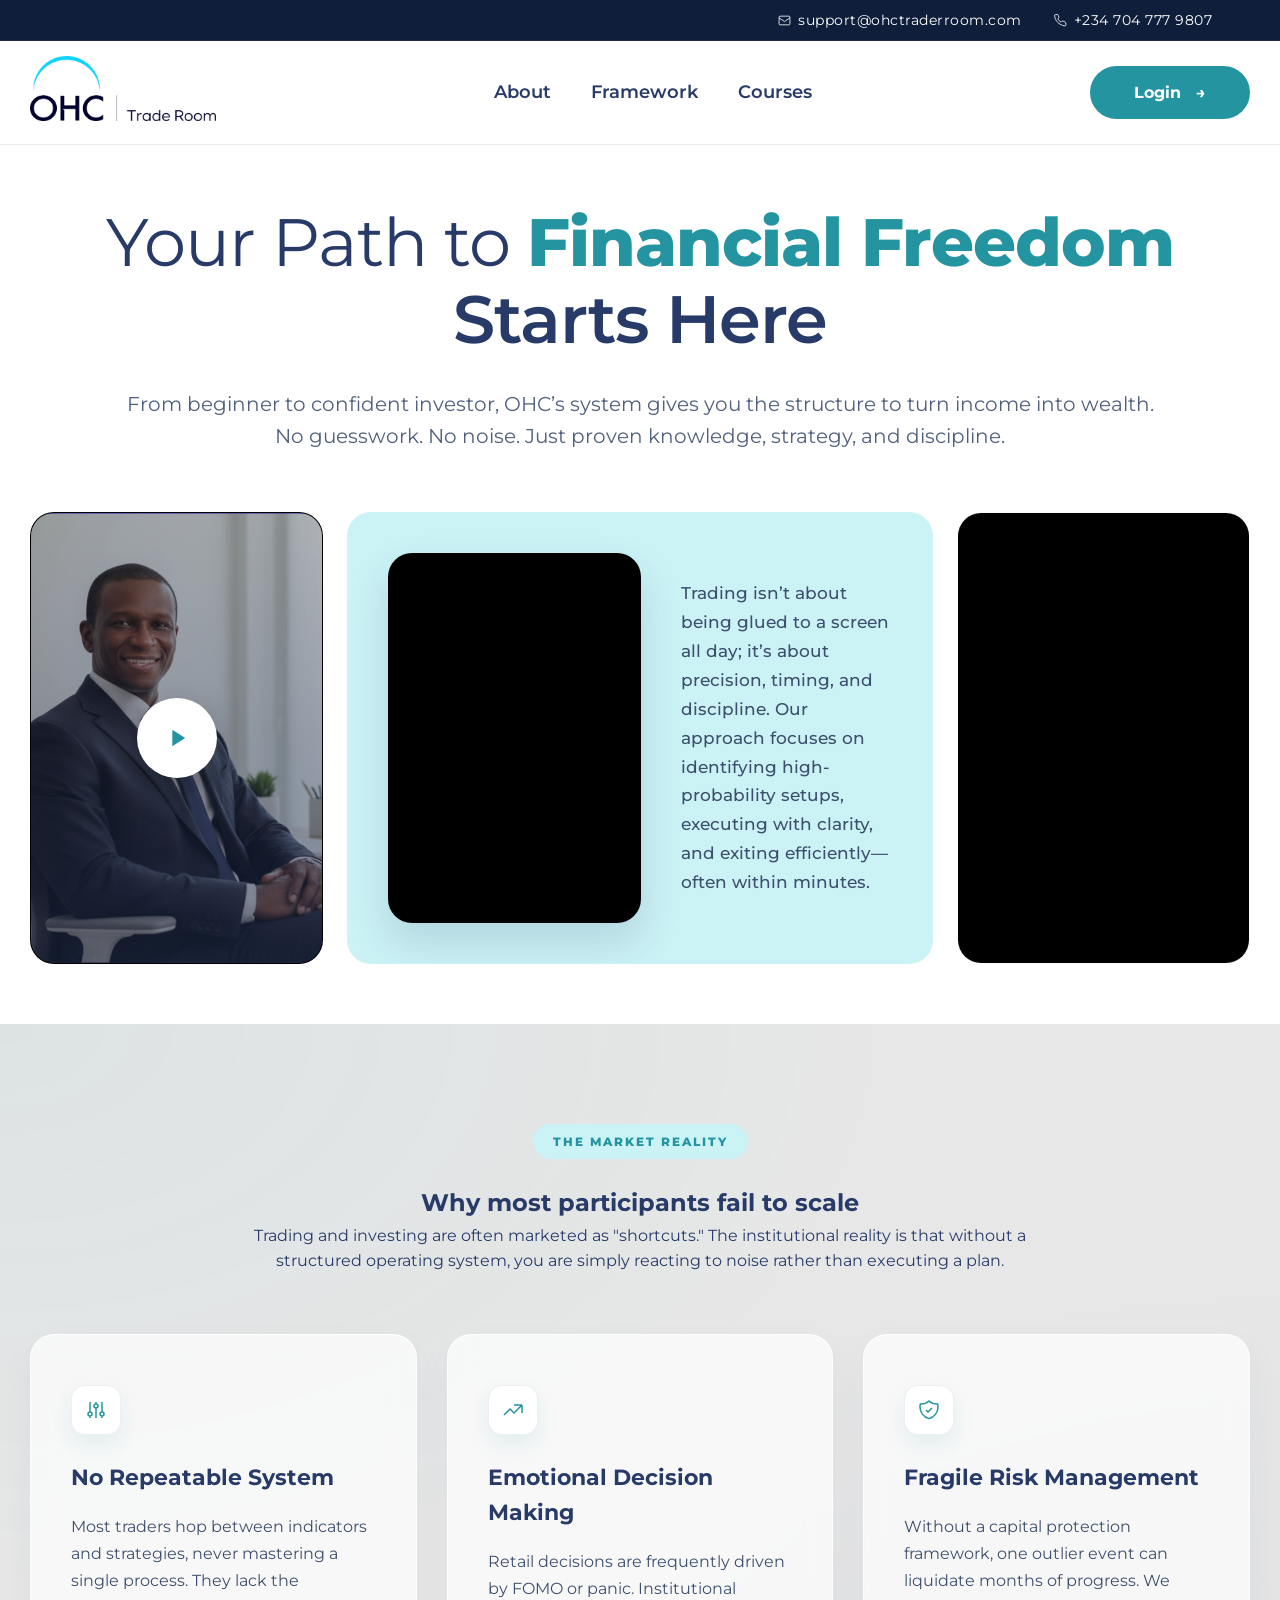
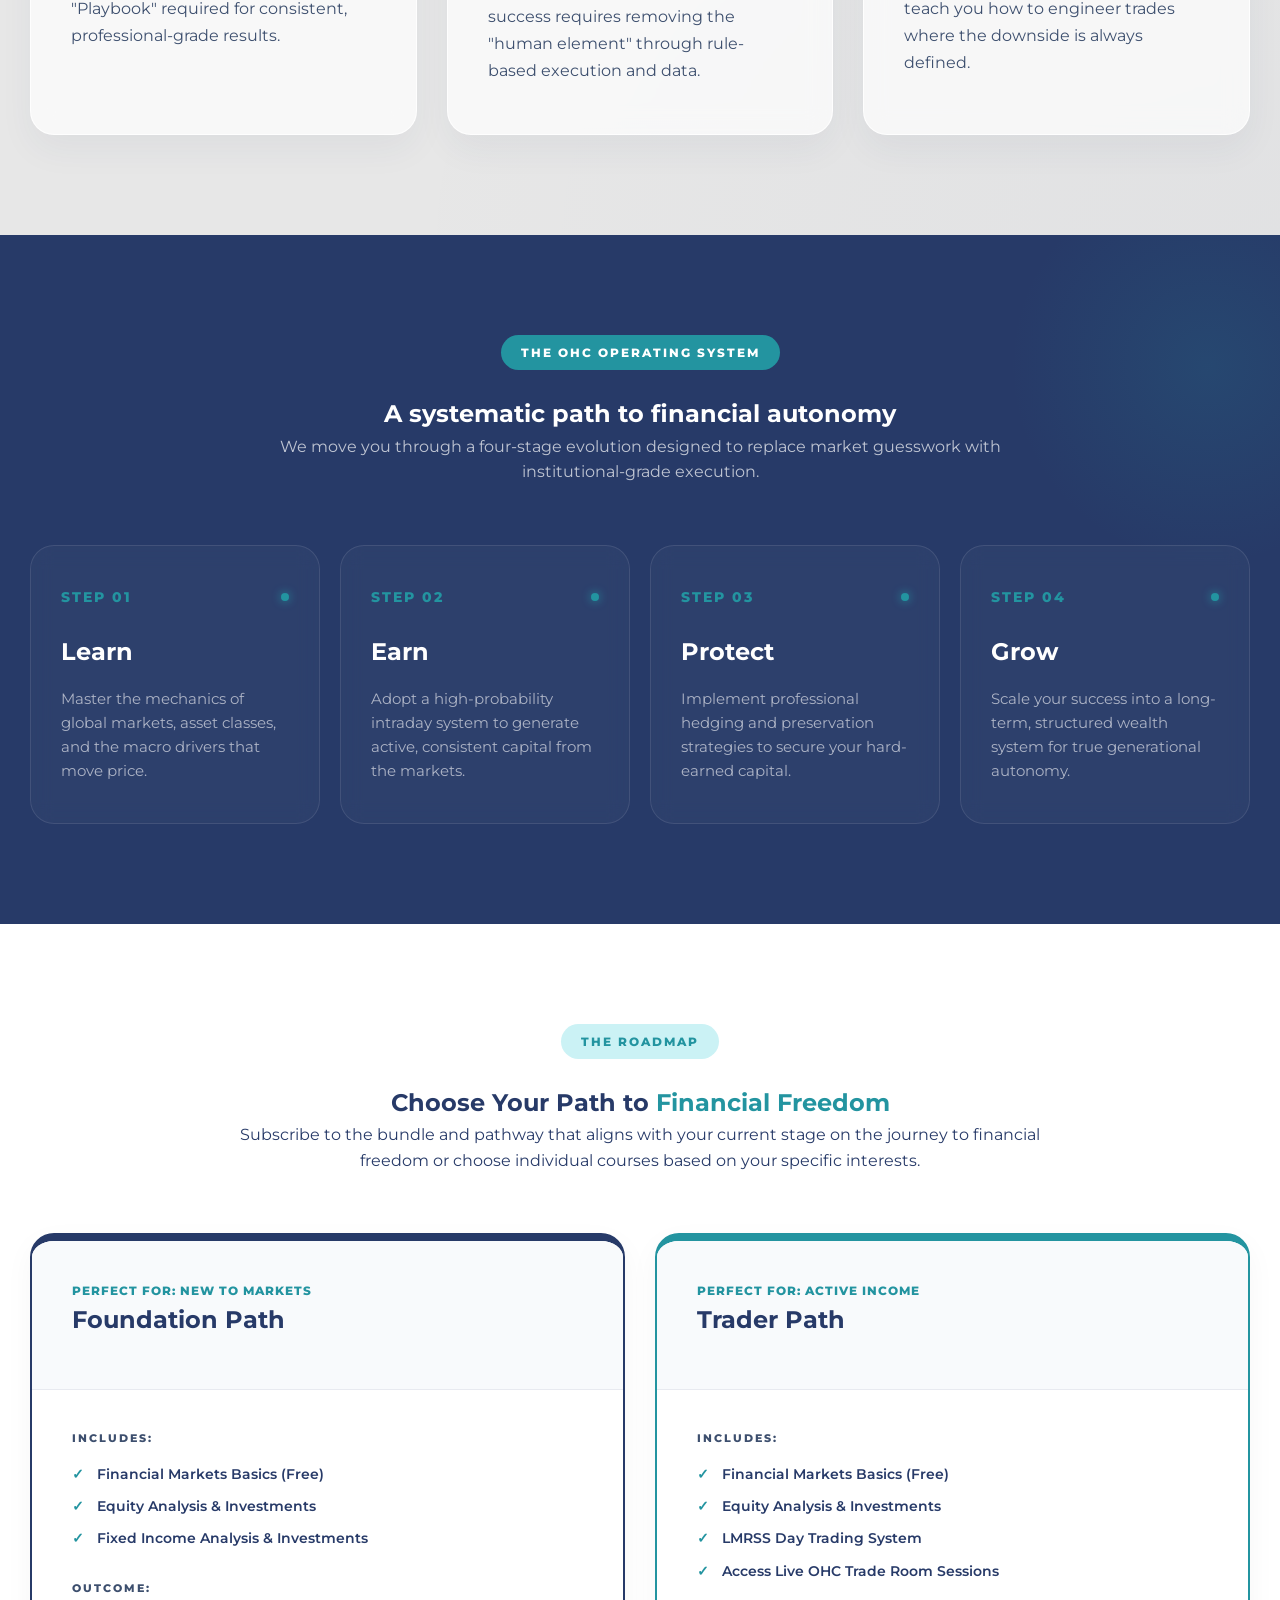
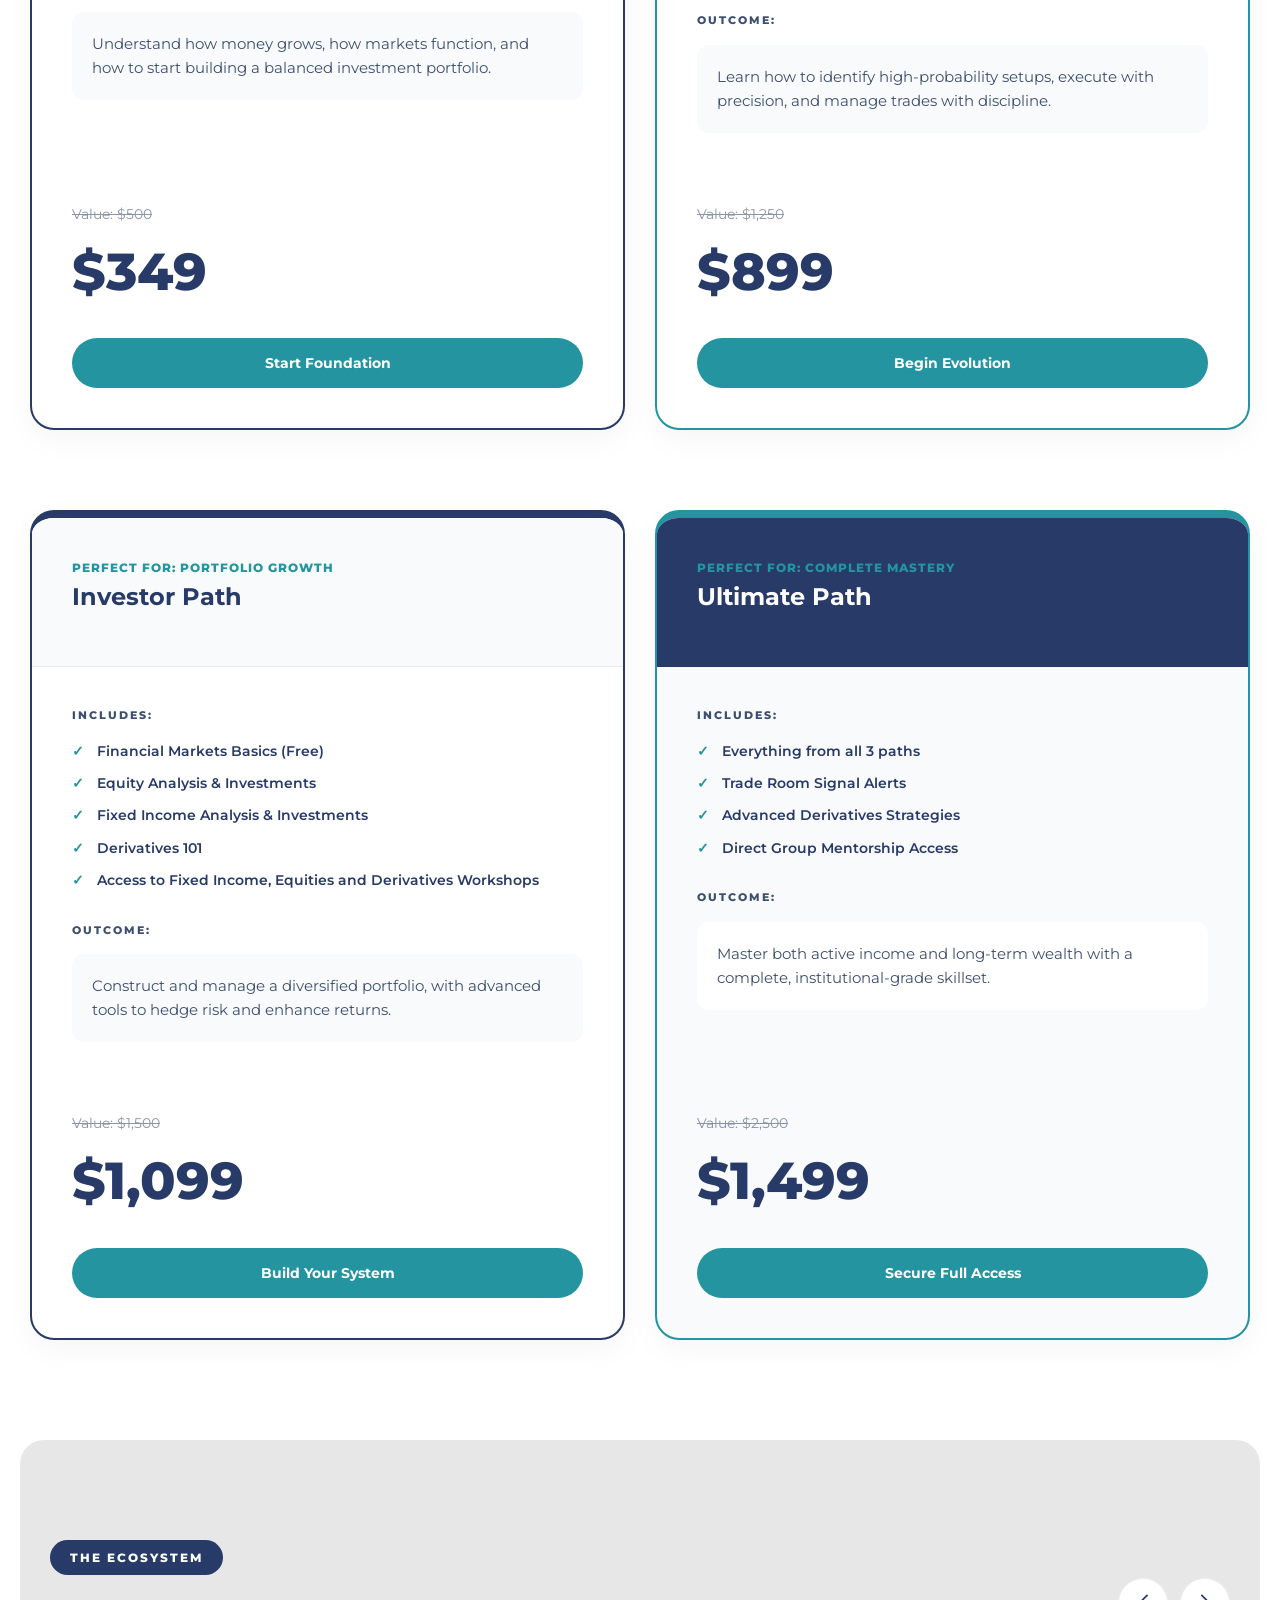
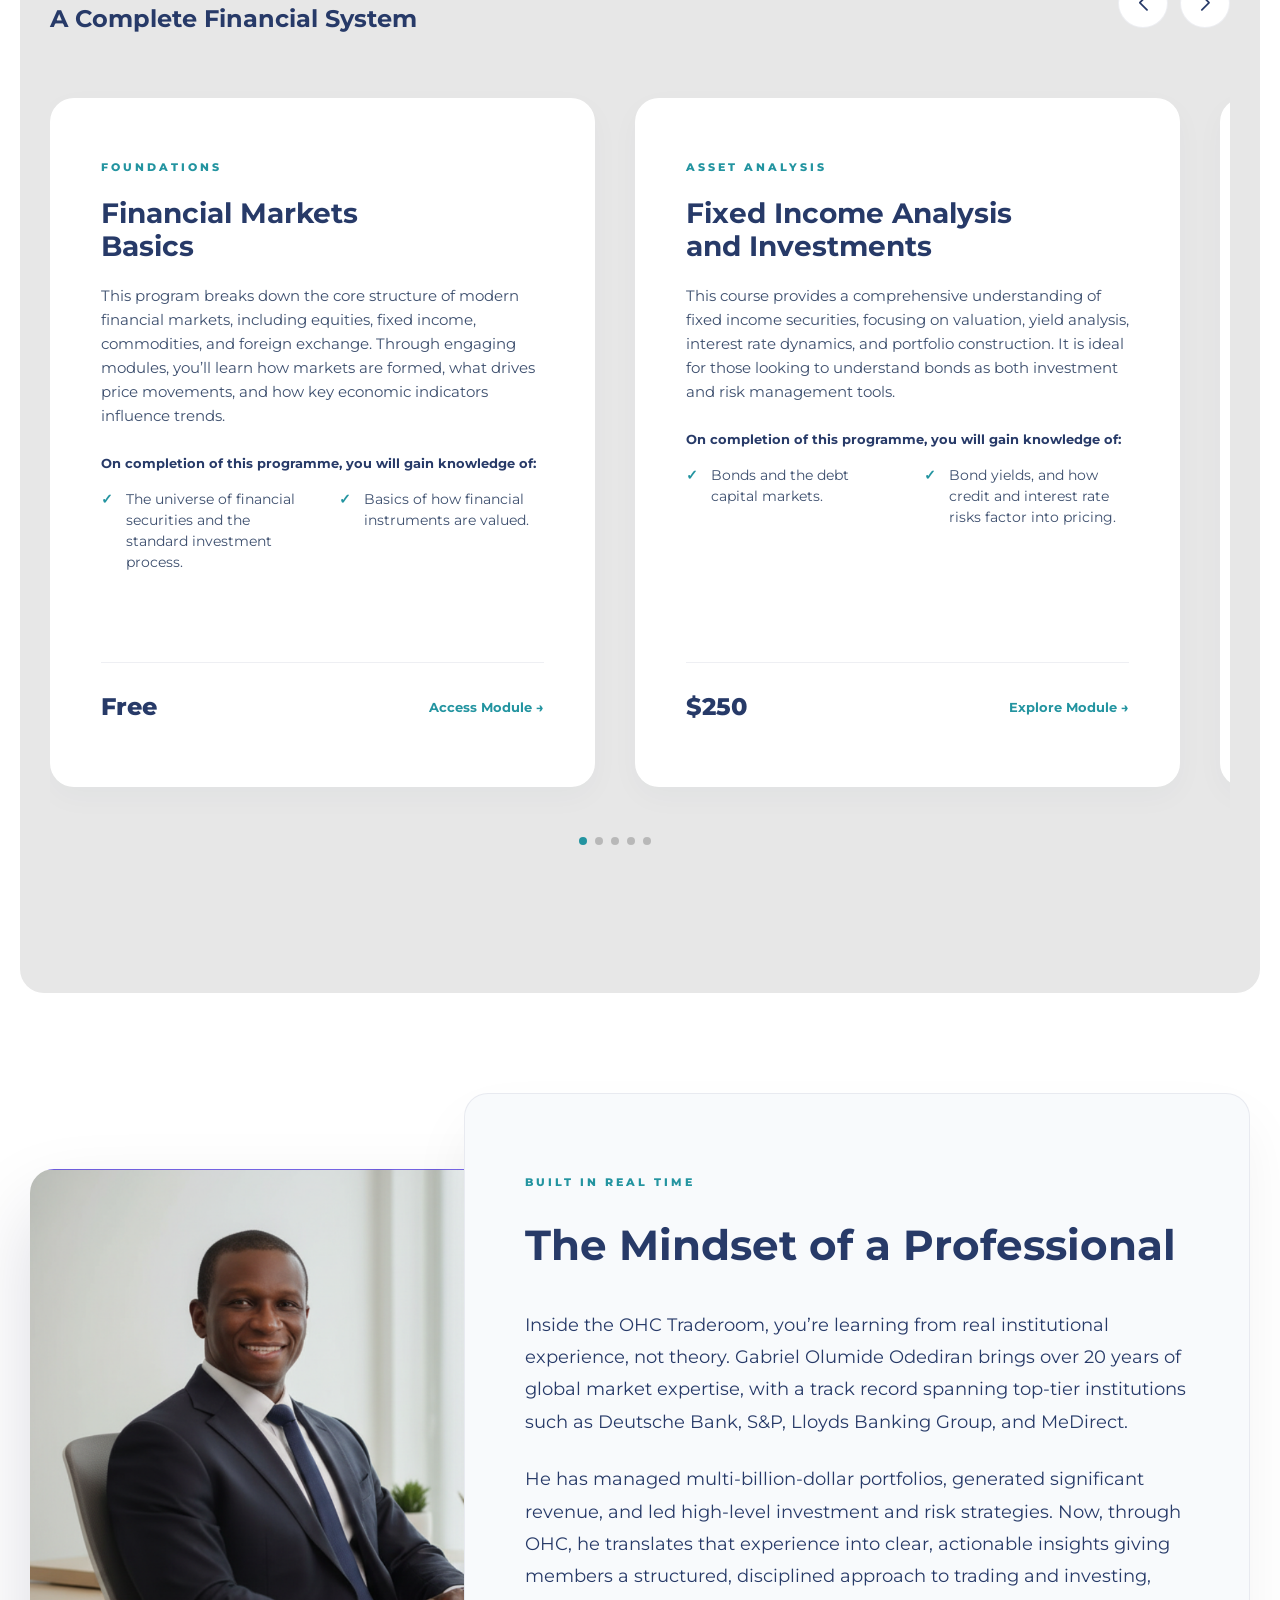
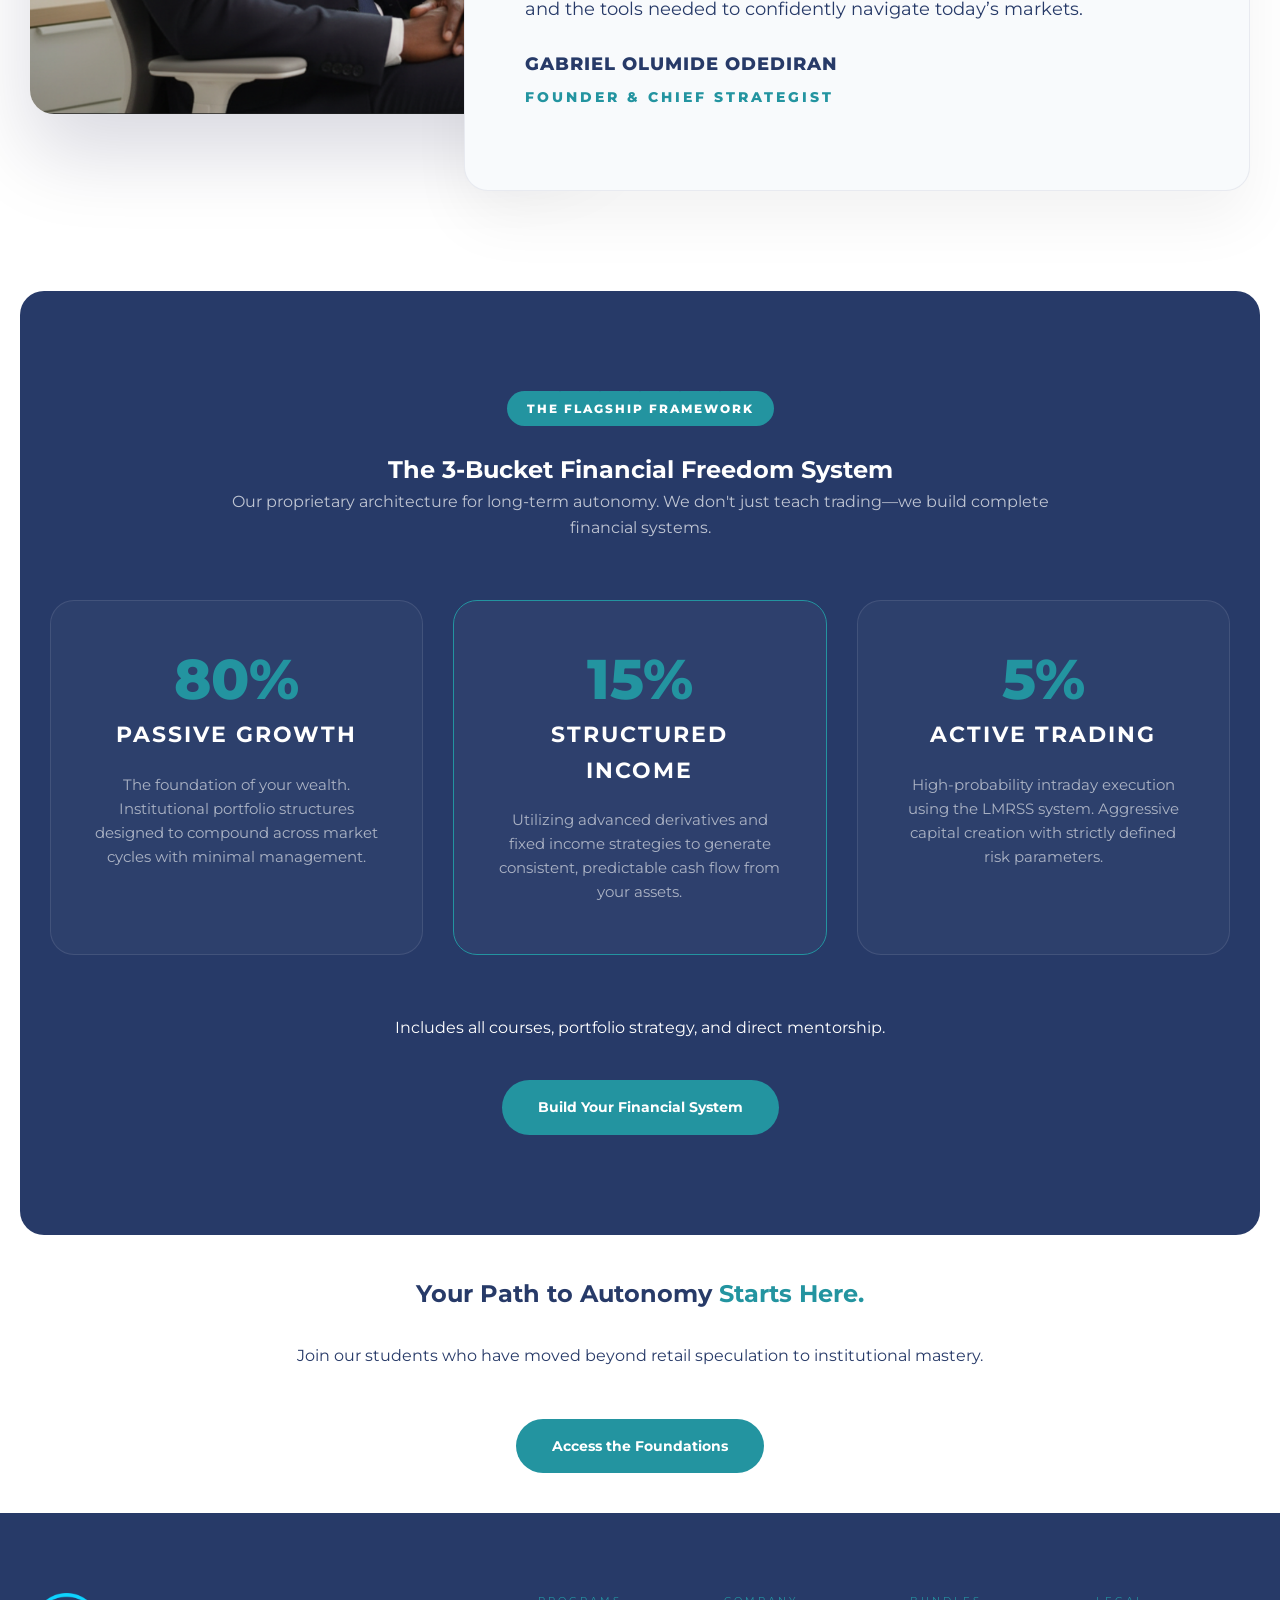
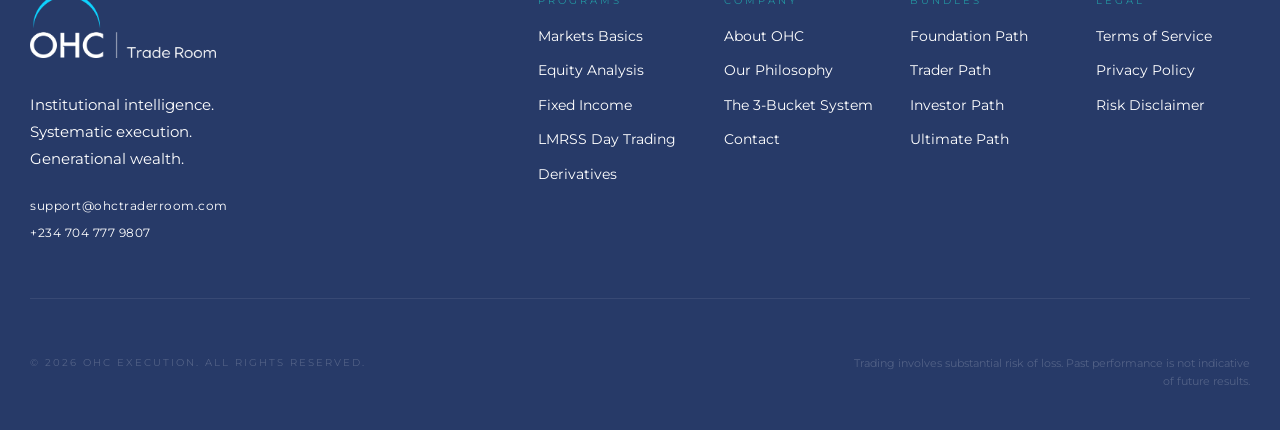
==== index.html @ 9f065632 "footer links fix" ====
<!doctype html>
<html lang="en">
  <head>
    <meta charset="UTF-8" />
    <meta name="viewport" content="width=device-width, initial-scale=1.0" />
    <title>OHC Trade Room — Mastery in Global Investing and Trading</title>
    <link rel="stylesheet" href="css/style.css" />

    <link
      rel="stylesheet"
      href="https://cdn.jsdelivr.net/npm/swiper@11/swiper-bundle.min.css"
    />
  </head>

  <body>
    <!-- TOP BAR -->
    <div class="topbar">
      <div class="topbar__inner">
        <a href="mailto:support@ohctraderroom.com" class="topbar__link">
          <svg
            width="13"
            height="13"
            viewBox="0 0 24 24"
            fill="none"
            stroke="currentColor"
            stroke-width="1.5"
          >
            <rect x="2" y="4" width="20" height="16" rx="2" />
            <path d="m2 7 10 7 10-7" />
          </svg>
          support@ohctraderroom.com
        </a>
        <a href="tel:+2347047779807" class="topbar__link">
          <svg
            width="13"
            height="13"
            viewBox="0 0 24 24"
            fill="none"
            stroke="currentColor"
            stroke-width="1.5"
          >
            <path
              d="M22 16.92v3a2 2 0 0 1-2.18 2 19.79 19.79 0 0 1-8.63-3.07A19.5 19.5 0 0 1 4.15 12a19.79 19.79 0 0 1-3.07-8.67A2 2 0 0 1 3.06 1h3a2 2 0 0 1 2 1.72c.127.96.361 1.903.7 2.81a2 2 0 0 1-.45 2.11L7.09 8.91a16 16 0 0 0 6 6l1.27-1.27a2 2 0 0 1 2.11-.45c.907.339 1.85.573 2.81.7A2 2 0 0 1 21 16v.92z"
            />
          </svg>
          +234 704 777 9807
        </a>
      </div>
    </div>
    <!-- HEADER -->
    <nav class="nav">
      <div class="container nav__inner">
        <a href="#" class="nav__logo"
          ><img src="images/logo-dark.png" alt="OHC Logo"
        /></a>
        <ul class="nav__links" id="navLinks">
          <li><a href="about.html">About</a></li>
          <li><a href="index.html#solution">Framework</a></li>
          <li><a href="index.html#ecosystem">Courses</a></li>
        </ul>
        <!-- Auth Container -->
        <div class="nav__auth">
          <!-- Login Button (visible when NOT logged in) -->
          <a
            href="https://www.ohctraderoom.com/login"
            target="_blank"
            class="btn btn--teal nav__login"
            >Login &nbsp; →</a
          >
          <!-- User Menu (visible when logged in) -->
          <div class="nav__user-menu" id="userMenu">
            <button
              class="user-avatar-btn"
              id="userAvatarBtn"
              aria-label="User menu"
            >
              <svg
                viewBox="0 0 24 24"
                fill="none"
                stroke="currentColor"
                stroke-width="1.8"
                stroke-linecap="round"
                stroke-linejoin="round"
              >
                <path d="M20 21v-2a4 4 0 0 0-4-4H8a4 4 0 0 0-4 4v2" />
                <circle cx="12" cy="7" r="4" />
              </svg>
            </button>
            <div class="user-dropdown" id="userDropdown">
              <a href="https://www.ohctraderoom.com/library">
                <svg
                  viewBox="0 0 24 24"
                  fill="none"
                  stroke="currentColor"
                  stroke-width="1.8"
                  stroke-linecap="round"
                  stroke-linejoin="round"
                >
                  <rect x="3" y="3" width="7" height="7" rx="1" />
                  <rect x="14" y="3" width="7" height="7" rx="1" />
                  <rect x="3" y="14" width="7" height="7" rx="1" />
                  <rect x="14" y="14" width="7" height="7" rx="1" />
                </svg>
                Dashboard
              </a>
              <a href="https://www.ohctraderoom.com/settings">
                <svg
                  viewBox="0 0 24 24"
                  fill="none"
                  stroke="currentColor"
                  stroke-width="1.8"
                  stroke-linecap="round"
                  stroke-linejoin="round"
                >
                  <circle cx="12" cy="12" r="3" />
                  <path
                    d="M19.4 15a1.65 1.65 0 0 0 .33 1.82l.06.06a2 2 0 0 1-2.83 2.83l-.06-.06a1.65 1.65 0 0 0-1.82-.33 1.65 1.65 0 0 0-1 1.51V21a2 2 0 0 1-4 0v-.09A1.65 1.65 0 0 0 9 19.4a1.65 1.65 0 0 0-1.82.33l-.06.06a2 2 0 0 1-2.83-2.83l.06-.06A1.65 1.65 0 0 0 4.68 15a1.65 1.65 0 0 0-1.51-1H3a2 2 0 0 1 0-4h.09A1.65 1.65 0 0 0 4.6 9a1.65 1.65 0 0 0-.33-1.82l-.06-.06a2 2 0 0 1 2.83-2.83l.06.06A1.65 1.65 0 0 0 9 4.68a1.65 1.65 0 0 0 1-1.51V3a2 2 0 0 1 4 0v.09a1.65 1.65 0 0 0 1 1.51 1.65 1.65 0 0 0 1.82-.33l.06-.06a2 2 0 0 1 2.83 2.83l-.06.06A1.65 1.65 0 0 0 19.4 9a1.65 1.65 0 0 0 1.51 1H21a2 2 0 0 1 0 4h-.09a1.65 1.65 0 0 0-1.51 1z"
                  />
                </svg>
                Account Settings
              </a>
              <div class="user-dropdown__divider"></div>
              <a
                href="https://www.ohctraderoom.com/logout"
                class="user-dropdown__logout"
              >
                <svg
                  viewBox="0 0 24 24"
                  fill="none"
                  stroke="currentColor"
                  stroke-width="1.8"
                  stroke-linecap="round"
                  stroke-linejoin="round"
                >
                  <path d="M9 21H5a2 2 0 0 1-2-2V5a2 2 0 0 1 2-2h4" />
                  <polyline points="16 17 21 12 16 7" />
                  <line x1="21" y1="12" x2="9" y2="12" />
                </svg>
                Logout
              </a>
            </div>
          </div>
        </div>
        <button class="hamburger" id="hamburger" aria-label="Toggle menu">
          <span></span><span></span><span></span>
        </button>
      </div>
    </nav>

    <!-- HERO SECTION -->
    <section class="hero" style="padding: 60px 0">
      <div class="container">
        <div
          class="hero__header"
          style="max-width: 1250px; margin: 0 auto 60px; text-align: center"
        >
          <h1
            style="
              margin-bottom: 30px;
              line-height: 1.15;
              text-transform: none;
              font-weight: 800;
              font-size: clamp(32px, 5.2vw, 72px);
              letter-spacing: -1px;
            "
          >
            <span
              style="
                display: block;
                white-space: nowrap;
                font-weight: 400;
                color: var(--navy);
              "
            >
              Your Path to
              <span
                class="teal-text"
                style="color: var(--teal); font-weight: 800"
              >
                Financial Freedom
              </span>
            </span>
            <span style="display: block; font-weight: 600; color: var(--navy)"
              >Starts Here</span
            >
          </h1>

          <div style="max-width: 1100px; margin: 0 auto">
            <p
              style="
                font-size: 20px;
                color: var(--navy-light);
                font-weight: 400;
                line-height: 1.6;
                opacity: 0.9;
              "
            >
              <span style="display: block">
                From beginner to confident investor, OHC’s system gives you the
                structure to turn income into wealth.
              </span>
              <span style="display: block">
                No guesswork. No noise. Just proven knowledge, strategy, and
                discipline.
              </span>
            </p>
          </div>
        </div>

        <!-- HERO GRID -->
        <div
          class="hero__grid"
          style="display: grid; grid-template-columns: 1fr 2fr 1fr; gap: 24px"
        >
          <!-- LEFT: VIDEO CARD (Triggers Modal) -->
          <div
            class="hero-card card--video"
            id="openVideo"
            style="
              cursor: pointer;
              background: #000;
              border-radius: var(--radius);
              overflow: hidden;
              position: relative;
              min-height: 450px;
            "
          >
            <!-- The Placeholder Image -->
            <img
              src="images/founder2.png"
              alt="Gabriel Odediran - OHC"
              class="video-poster"
              style="width: 100%; height: 100%; object-fit: cover; opacity: 0.8"
            />

            <!-- Subtle Navy Overlay for depth -->
            <div
              style="
                position: absolute;
                inset: 0;
                background: linear-gradient(
                  to bottom,
                  rgba(39, 58, 104, 0.1),
                  rgba(39, 58, 104, 0.4)
                );
                pointer-events: none;
              "
            ></div>

            <!-- Play Button -->
            <div
              class="play-btn-overlay"
              style="
                position: absolute;
                inset: 0;
                display: flex;
                align-items: center;
                justify-content: center;
                z-index: 2;
              "
            >
              <div
                class="play-btn"
                style="
                  width: 80px;
                  height: 80px;
                  background: #fff;
                  border-radius: 50%;
                  display: flex;
                  align-items: center;
                  justify-content: center;
                  box-shadow: 0 15px 35px rgba(0, 0, 0, 0.3);
                  transition: transform 0.4s ease;
                "
              >
                <svg
                  width="28"
                  height="28"
                  viewBox="0 0 24 24"
                  fill="var(--teal)"
                >
                  <path d="M8 5v14l11-7z" />
                </svg>
              </div>
            </div>
          </div>

          <!-- MIDDLE: SPLIT CONTENT CARD -->
          <!-- MIDDLE: SPLIT CONTENT CARD -->
          <div
            class="hero-card card--content"
            style="
              background: var(--teal-bg);
              padding: 40px;
              border-radius: var(--radius);
              text-align: left;
              display: flex;
              align-items: center;
            "
          >
            <div
              style="display: flex; gap: 40px; align-items: center; width: 100%"
            >
              <!-- Video: Taller height (370px) to fill the card depth -->
              <div
                class="card-content-video"
                style="
                  flex: 1.2;
                  height: 370px;
                  border-radius: 24px;
                  overflow: hidden;
                  background: #000;
                  box-shadow: 0 20px 40px rgba(39, 58, 104, 0.15);
                "
              >
                <video
                  autoplay
                  muted
                  loop
                  playsinline
                  style="width: 100%; height: 100%; object-fit: cover"
                >
                  <source src="videos/market-loop.mp4" type="video/mp4" />
                </video>
              </div>

              <!-- Text: Updated and vertically centered -->
              <div style="flex: 1">
                <p
                  style="
                    font-size: 17px;
                    color: var(--navy-light);
                    font-weight: 500;
                    line-height: 1.7;
                    margin: 0;
                  "
                >
                  Trading isn’t about being glued to a screen all day; it’s
                  about precision, timing, and discipline. Our approach focuses
                  on identifying high-probability setups, executing with
                  clarity, and exiting efficiently—often within minutes.
                </p>
              </div>
            </div>
          </div>

          <!-- RIGHT: SLIDESHOW CARD -->
          <div
            class="hero-card card--slideshow"
            style="
              border-radius: var(--radius);
              overflow: hidden;
              position: relative;
              min-height: 450px;
              background: var(--off-white);
            "
          >
            <div
              class="slideshow-container"
              style="width: 100%; height: 100%; position: relative"
            >
              <img
                src="images/lifestyle1.png"
                alt="OHC Lifestyle 1"
                style="
                  position: absolute;
                  inset: 0;
                  width: 100%;
                  height: 100%;
                  object-fit: cover;
                "
              />
              <img
                src="images/lifestyle2.png"
                alt="OHC Lifestyle 2"
                style="
                  position: absolute;
                  inset: 0;
                  width: 100%;
                  height: 100%;
                  object-fit: cover;
                "
              />
            </div>
          </div>
        </div>
      </div>
    </section>

    <!-- 2. PROBLEM SECTION -->
    <section class="section section--problem" id="problem">
      <div class="container">
        <div style="text-align: center; max-width: 850px; margin: 0 auto 60px">
          <span class="problem-label">The Market Reality</span>
          <h2>Why most participants fail to scale</h2>
          <p>
            Trading and investing are often marketed as "shortcuts." The
            institutional reality is that without a structured operating system,
            you are simply reacting to noise rather than executing a plan.
          </p>
        </div>

        <div class="problem-grid">
          <!-- Card 1 -->
          <div class="glass-card">
            <div class="glass-icon">
              <svg
                width="24"
                height="24"
                fill="none"
                stroke="currentColor"
                stroke-width="1.5"
                viewBox="0 0 24 24"
              >
                <path
                  d="M12 6V4m0 2a2 2 0 100 4m0-4a2 2 0 110 4m-6 8a2 2 0 100-4m0 4a2 2 0 110-4m0 4v2m0-6V4m6 6v10m6-2a2 2 0 100-4m0 4a2 2 0 110-4m0 4v2m0-6V4"
                ></path>
              </svg>
            </div>
            <h3>No Repeatable System</h3>
            <p>
              Most traders hop between indicators and strategies, never
              mastering a single process. They lack the "Playbook" required for
              consistent, professional-grade results.
            </p>
          </div>

          <!-- Card 2 -->
          <div class="glass-card">
            <div class="glass-icon">
              <svg
                width="24"
                height="24"
                fill="none"
                stroke="currentColor"
                stroke-width="1.5"
                viewBox="0 0 24 24"
              >
                <path d="M13 7h8m0 0v8m0-8l-8 8-4-4-6 6"></path>
              </svg>
            </div>
            <h3>Emotional Decision Making</h3>
            <p>
              Retail decisions are frequently driven by FOMO or panic.
              Institutional success requires removing the "human element"
              through rule-based execution and data.
            </p>
          </div>

          <!-- Card 3 -->
          <div class="glass-card">
            <div class="glass-icon">
              <svg
                width="24"
                height="24"
                fill="none"
                stroke="currentColor"
                stroke-width="1.5"
                viewBox="0 0 24 24"
              >
                <path
                  d="M9 12l2 2 4-4m5.618-4.016A11.955 11.955 0 0112 2.944a11.955 11.955 0 01-8.618 3.04A12.02 12.02 0 003 9c0 5.591 3.824 10.29 9 11.622 5.176-1.332 9-6.03 9-11.622 0-1.042-.133-2.052-.382-3.016z"
                ></path>
              </svg>
            </div>
            <h3>Fragile Risk Management</h3>
            <p>
              Without a capital protection framework, one outlier event can
              liquidate months of progress. We teach you how to engineer trades
              where the downside is always defined.
            </p>
          </div>
        </div>
      </div>
    </section>

    <!-- 3. SOLUTION SECTION -->
    <section class="section section--solution" id="solution">
      <div class="container">
        <div style="text-align: center; max-width: 800px; margin: 0 auto 60px">
          <span
            class="problem-label"
            style="background: var(--teal); color: var(--white)"
            >The OHC Operating System</span
          >
          <h2 style="color: var(--white)">
            A systematic path to financial autonomy
          </h2>
          <p style="color: rgba(255, 255, 255, 0.7)">
            We move you through a four-stage evolution designed to replace
            market guesswork with institutional-grade execution.
          </p>
        </div>

        <div class="solution-grid">
          <!-- Step 1 -->
          <div class="dark-glass-card">
            <div class="step-header">
              <span class="step-number">Step 01</span>
              <div class="step-dot"></div>
            </div>
            <h3>Learn</h3>
            <p>
              Master the mechanics of global markets, asset classes, and the
              macro drivers that move price.
            </p>
          </div>

          <!-- Step 2 -->
          <div class="dark-glass-card">
            <div class="step-header">
              <span class="step-number">Step 02</span>
              <div class="step-dot"></div>
            </div>
            <h3>Earn</h3>
            <p>
              Adopt a high-probability intraday system to generate active,
              consistent capital from the markets.
            </p>
          </div>

          <!-- Step 3 -->
          <div class="dark-glass-card">
            <div class="step-header">
              <span class="step-number">Step 03</span>
              <div class="step-dot"></div>
            </div>
            <h3>Protect</h3>
            <p>
              Implement professional hedging and preservation strategies to
              secure your hard-earned capital.
            </p>
          </div>

          <!-- Step 4 -->
          <div class="dark-glass-card">
            <div class="step-header">
              <span class="step-number">Step 04</span>
              <div class="step-dot"></div>
            </div>
            <h3>Grow</h3>
            <p>
              Scale your success into a long-term, structured wealth system for
              true generational autonomy.
            </p>
          </div>
        </div>
      </div>
    </section>

    <!-- 4. PATHS SECTION -->
    <!-- 4. PATHS SECTION -->
    <section class="section section--paths" id="paths">
      <div class="container">
        <div style="text-align: center; max-width: 850px; margin: 0 auto 60px">
          <span class="problem-label">The Roadmap</span>
          <h2>
            Choose Your Path to <span class="teal-text">Financial Freedom</span>
          </h2>
          <p>
            Subscribe to the bundle and pathway that aligns with your current
            stage on the journey to financial freedom or choose individual
            courses based on your specific interests.
          </p>
        </div>

        <div class="path-grid">
          <!-- 1. BEGINNER PATH -->
          <div class="path-card-large path-card--navy">
            <div class="path-card-header">
              <span class="perfect-for">Perfect for: New to markets</span>
              <h3>Foundation Path</h3>
            </div>
            <div class="path-card-body">
              <span class="path-sub-label">Includes:</span>
              <ul class="path-list">
                <li>Financial Markets Basics (Free)</li>
                <li>Equity Analysis & Investments</li>
                <li>Fixed Income Analysis & Investments</li>
              </ul>
              <span class="path-sub-label">Outcome:</span>
              <p class="outcome-text">
                Understand how money grows, how markets function, and how to
                start building a balanced investment portfolio.
              </p>
            </div>
            <div class="path-card-footer">
              <span class="value-anchor">Value: $500</span>
              <span class="actual-price">$349</span>
              <button
                class="btn btn--teal paystack-btn"
                style="width: 100%; justify-content: center"
                data-course-id="foundation-path"
              >Start Foundation</button>
            </div>
          </div>

          <!-- 2. TRADER PATH -->
          <div class="path-card-large path-card--teal">
            <div class="path-card-header">
              <span class="perfect-for">Perfect for: Active Income</span>
              <h3>Trader Path</h3>
            </div>
            <div class="path-card-body">
              <span class="path-sub-label">Includes:</span>
              <ul class="path-list">
                <li>Financial Markets Basics (Free)</li>
                <li>Equity Analysis & Investments</li>
                <li>LMRSS Day Trading System</li>
                <li>Access Live OHC Trade Room Sessions</li>
              </ul>
              <span class="path-sub-label">Outcome:</span>
              <p class="outcome-text">
                Learn how to identify high-probability setups, execute with
                precision, and manage trades with discipline.
              </p>
            </div>
            <div class="path-card-footer">
              <span class="value-anchor">Value: $1,250</span>
              <span class="actual-price">$899</span>
              <button
                class="btn btn--teal paystack-btn"
                style="width: 100%; justify-content: center"
                data-course-id="trader-path"
              >Begin Evolution</button>
            </div>
          </div>

          <!-- 3. INVESTOR PATH -->
          <div class="path-card-large path-card--navy">
            <div class="path-card-header">
              <span class="perfect-for">Perfect for: Portfolio Growth</span>
              <h3>Investor Path</h3>
            </div>
            <div class="path-card-body">
              <span class="path-sub-label">Includes:</span>
              <ul class="path-list">
                <li>Financial Markets Basics (Free)</li>
                <li>Equity Analysis & Investments</li>
                <li>Fixed Income Analysis & Investments</li>
                <li>Derivatives 101</li>
                <li>
                  Access to Fixed Income, Equities and Derivatives Workshops
                </li>
              </ul>
              <span class="path-sub-label">Outcome:</span>
              <p class="outcome-text">
                Construct and manage a diversified portfolio, with advanced
                tools to hedge risk and enhance returns.
              </p>
            </div>
            <div class="path-card-footer">
              <span class="value-anchor">Value: $1,500</span>
              <span class="actual-price">$1,099</span>
              <button
                class="btn btn--teal paystack-btn"
                style="width: 100%; justify-content: center"
                data-course-id="investor-path"
              >Build Your System</button>
            </div>
          </div>

          <!-- 4. ULTIMATE PATH -->
          <div
            class="path-card-large path-card--teal"
            style="background: var(--off-white)"
          >
            <div
              class="path-card-header"
              style="background: var(--navy); color: white"
            >
              <span class="perfect-for" style="color: var(--teal)"
                >Perfect for: Complete Mastery</span
              >
              <h3 style="color: white">Ultimate Path</h3>
            </div>
            <div class="path-card-body">
              <span class="path-sub-label">Includes:</span>
              <ul class="path-list">
                <li>Everything from all 3 paths</li>
                <li>Trade Room Signal Alerts</li>
                <li>Advanced Derivatives Strategies</li>
                <li>Direct Group Mentorship Access</li>
              </ul>
              <span class="path-sub-label">Outcome:</span>
              <p class="outcome-text" style="background: white">
                Master both active income and long-term wealth with a complete,
                institutional-grade skillset.
              </p>
            </div>
            <div class="path-card-footer">
              <span class="value-anchor">Value: $2,500</span>
              <span class="actual-price">$1,499</span>
              <button
                class="btn btn--teal paystack-btn"
                style="width: 100%; justify-content: center"
                data-course-id="ultimate-path"
              >Secure Full Access</button>
            </div>
          </div>
        </div>
      </div>
    </section>

    <!-- 5. OHC ECOSYSTEM SECTION -->
    <section class="section section--ecosystem" id="ecosystem">
      <div class="container">
        <div class="ecosystem-header">
          <div class="header-text">
            <span
              class="problem-label"
              style="background: var(--navy); color: var(--white)"
              >The Ecosystem</span
            >
            <h2>A Complete Financial System</h2>
          </div>
          <div class="swiper-nav-wrapper">
            <div class="swiper-button-prev"></div>
            <div class="swiper-button-next"></div>
          </div>
        </div>

        <div class="swiper mySwiper">
          <div class="swiper-wrapper">
            <!-- Card 1: Basics -->
            <div class="swiper-slide">
              <div class="course-card-expanded">
                <span class="course-category">Foundations</span>
                <h3>Financial Markets Basics</h3>
                <p class="course-intro-text">
                  This program breaks down the core structure of modern
                  financial markets, including equities, fixed income,
                  commodities, and foreign exchange. Through engaging modules,
                  you’ll learn how markets are formed, what drives price
                  movements, and how key economic indicators influence trends.
                </p>
                <span class="completion-label"
                  >On completion of this programme, you will gain knowledge
                  of:</span
                >
                <ul class="curriculum-list">
                  <li>
                    The universe of financial securities and the standard
                    investment process.
                  </li>
                  <li>Basics of how financial instruments are valued.</li>
                </ul>
                <div class="course-footer">
                  <span class="course-price">Free</span>
                  <a href="course-basics.html" class="course-link"
                    >Access Module →</a
                  >
                </div>
              </div>
            </div>

            <!-- Card 2: Fixed Income -->
            <div class="swiper-slide">
              <div class="course-card-expanded">
                <span class="course-category">Asset Analysis</span>
                <h3>Fixed Income Analysis and Investments</h3>
                <p class="course-intro-text">
                  This course provides a comprehensive understanding of fixed
                  income securities, focusing on valuation, yield analysis,
                  interest rate dynamics, and portfolio construction. It is
                  ideal for those looking to understand bonds as both investment
                  and risk management tools.
                </p>
                <span class="completion-label"
                  >On completion of this programme, you will gain knowledge
                  of:</span
                >
                <ul class="curriculum-list">
                  <li>Bonds and the debt capital markets.</li>
                  <li>
                    Bond yields, and how credit and interest rate risks factor
                    into pricing.
                  </li>
                </ul>
                <div class="course-footer">
                  <span class="course-price">$250</span>
                  <a href="course-fixed-income.html" class="course-link"
                    >Explore Module →</a
                  >
                </div>
              </div>
            </div>

            <!-- Card 3: Equity -->
            <div class="swiper-slide">
              <div class="course-card-expanded">
                <span class="course-category">Asset Analysis</span>
                <h3>Equity Analysis and Investments</h3>
                <p class="course-intro-text">
                  This course equips participants with the tools and frameworks
                  used by professional investors to evaluate equities. It blends
                  fundamental analysis with market insights to support informed
                  equity investment decisions.
                </p>
                <span class="completion-label"
                  >On completion of this programme, you will gain knowledge
                  of:</span
                >
                <ul class="curriculum-list">
                  <li>A comprehensive introduction to equity investments.</li>
                  <li>The ability to evaluate a security's intrinsic value</li>
                  <li>
                    A thorough exploration of tools and techniques for trading
                    success.
                  </li>
                </ul>
                <div class="course-footer">
                  <span class="course-price">$250</span>
                  <a href="course-equity.html" class="course-link"
                    >Explore Module →</a
                  >
                </div>
              </div>
            </div>

            <!-- Card 4: Derivatives -->
            <div class="swiper-slide">
              <div class="course-card-expanded">
                <span class="course-category">Advanced Strategy</span>
                <h3>
                  Derivatives 101: Instruments, Valuation, Greeks, and
                  Strategies
                </h3>
                <span class="completion-label"
                  >On completion of this course, you will gain:</span
                >
                <ul class="curriculum-list">
                  <li>
                    A comprehensive exploration of options trading strategies.
                  </li>
                  <li>An understanding of the mathematics of options.</li>
                  <li>
                    Insights into the impact of volatility on option prices.
                  </li>
                  <li>A deep dive into factors influencing option prices.</li>
                  <li>Strategies to maximise profits with debit options.</li>
                  <li>Strategies for generating income with credit options.</li>
                  <li>Advanced option strategies.</li>
                  <li>
                    Techniques for optimising and fine-tuning options positions.
                  </li>
                </ul>
                <div class="course-footer">
                  <span class="course-price">$1,000</span>
                  <a href="course-derivatives.html" class="course-link"
                    >Explore Module →</a
                  >
                </div>
              </div>
            </div>

            <!-- Card 5: LMRSS -->
            <div class="swiper-slide">
              <div
                class="course-card-expanded"
                style="border: 2px solid var(--teal)"
              >
                <span class="course-category">The Operating System</span>
                <h3>Day Trading LMRSS</h3>
                <span class="completion-label"
                  >On completion of this course, you will gain:</span
                >
                <ul class="curriculum-list">
                  <li>Location Momentum Rotation Setup Signal (LMRSS)</li>
                  <li>
                    A comprehensive exploration of options trading strategies.
                  </li>
                  <li>An understanding of the mathematics of options.</li>
                  <li>
                    Insights into the impact of volatility on option prices.
                  </li>
                  <li>A deep dive into factors influencing option prices.</li>
                  <li>Strategies to maximise profits with debit options.</li>
                  <li>Strategies for generating income with credit options.</li>
                  <li>Advanced option strategies.</li>
                  <li>
                    Techniques for optimising and fine-tuning options positions.
                  </li>
                </ul>
                <div class="course-footer">
                  <span class="course-price">$1,000</span>
                  <a href="course-lmrss.html" class="course-link"
                    >Access System →</a
                  >
                </div>
              </div>
            </div>
          </div>
          <div class="swiper-pagination"></div>
        </div>
      </div>
    </section>

    <!-- 6. FOUNDER STORY SECTION -->
    <section class="section section--founder" id="founder">
      <div class="container founder-wrap">
        <div class="founder-image-container">
          <!-- Replace with your actual high-res founder image -->
          <img src="images/founder2.png" alt="Gabriel Olumide Odediran" />
        </div>

        <div class="founder-card">
          <span class="course-category">Built in Real Time</span>
          <h2>The Mindset of a Professional</h2>
          <p>
            Inside the OHC Traderoom, you’re learning from real institutional
            experience, not theory. Gabriel Olumide Odediran brings over 20
            years of global market expertise, with a track record spanning
            top-tier institutions such as Deutsche Bank, S&P, Lloyds Banking
            Group, and MeDirect.
          </p>
          <p>
            He has managed multi-billion-dollar portfolios, generated
            significant revenue, and led high-level investment and risk
            strategies. Now, through OHC, he translates that experience into
            clear, actionable insights giving members a structured, disciplined
            approach to trading and investing, and the tools needed to
            confidently navigate today’s markets.
          </p>

          <div class="founder-signature">
            <span class="founder-name">GABRIEL OLUMIDE ODEDIRAN</span>
            <span class="founder-title">Founder & Chief Strategist</span>
          </div>
        </div>
      </div>
    </section>

    <!-- 7. 3-BUCKET SYSTEM SECTION -->
    <section class="section section--buckets" id="flagship">
      <div class="container">
        <div style="text-align: center; max-width: 850px; margin: 0 auto 60px">
          <span
            class="problem-label"
            style="background: var(--teal); color: var(--white)"
            >The Flagship Framework</span
          >
          <h2 style="color: var(--white)">
            The 3-Bucket Financial Freedom System
          </h2>
          <p style="color: rgba(255, 255, 255, 0.7)">
            Our proprietary architecture for long-term autonomy. We don't just
            teach trading—we build complete financial systems.
          </p>
        </div>

        <div class="bucket-grid">
          <!-- Bucket 1 -->
          <div class="bucket-card">
            <span class="bucket-percentage">80%</span>
            <h3>Passive Growth</h3>
            <p>
              The foundation of your wealth. Institutional portfolio structures
              designed to compound across market cycles with minimal management.
            </p>
          </div>

          <!-- Bucket 2 -->
          <div class="bucket-card" style="border-color: var(--teal)">
            <span class="bucket-percentage">15%</span>
            <h3>Structured Income</h3>
            <p>
              Utilizing advanced derivatives and fixed income strategies to
              generate consistent, predictable cash flow from your assets.
            </p>
          </div>

          <!-- Bucket 3 -->
          <div class="bucket-card">
            <span class="bucket-percentage">5%</span>
            <h3>Active Trading</h3>
            <p>
              High-probability intraday execution using the LMRSS system.
              Aggressive capital creation with strictly defined risk parameters.
            </p>
          </div>
        </div>

        <div class="bucket-footer">
          <p style="margin-bottom: 40px; color: var(--white)">
            Includes all courses, portfolio strategy, and direct mentorship.
          </p>
          <a href="#paths" class="btn btn--teal">Build Your Financial System</a>
        </div>
      </div>
    </section>

    <!-- 8. FINAL CTA SECTION -->
    <section
      class="section"
      style="
        text-align: center;
        background: var(--white);
        padding: 40px 0 40px 0;
      "
    >
      <div class="container">
        <div style="max-width: 700px; margin: 0 auto">
          <h2 style="margin-bottom: 30px">
            Your Path to Autonomy <span class="teal-text">Starts Here.</span>
          </h2>
          <p style="margin-bottom: 50px">
            Join our students who have moved beyond retail speculation to
            institutional mastery.
          </p>
          <a href="#ecosystem" class="btn btn--teal">Access the Foundations</a>
        </div>
      </div>
    </section>

    <!-- FOOTER -->
    <footer class="footer">
      <div class="container">
        <div class="footer__top">
          <div class="footer__brand">
            <img
              src="images/OHC-Trade-Room-light.png"
              alt="OHC Trade Room"
              class="footer__logo-img"
              
            />
            <p style="color: #fff;">
              Institutional intelligence.<br />Systematic execution.<br />Generational
              wealth.
            </p>
            <div class="footer__contacts">
              <a href="mailto:support@ohctraderroom.com"
                >support@ohctraderroom.com</a
              >
              <a href="tel:+2347047779807">+234 704 777 9807</a>
            </div>
          </div>
          <div class="footer__links">
            <div class="footer__col">
              <div class="footer__col-ttl">Programs</div>
              <a href="course-basics.html">Markets Basics</a>
              <a href="course-equity.html">Equity Analysis</a>
              <a href="course-fixed-income.html">Fixed Income</a>
              <a href="course-lmrss.html">LMRSS Day Trading</a>
              <a href="course-derivatives.html">Derivatives</a>
            </div>
            <div class="footer__col">
              <div class="footer__col-ttl">Company</div>
              <a href="about.html">About OHC</a>
              <a href="about.html">Our Philosophy</a>
              <a href="#flagship">The 3-Bucket System</a>
              <a href="mailto:support@ohctraderroom.com">Contact</a>
            </div>
            <div class="footer__col">
              <div class="footer__col-ttl">Bundles</div>
              <a href="#paths">Foundation Path</a>
              <a href="#paths">Trader Path</a>
              <a href="#paths">Investor Path</a>
              <a href="#paths">Ultimate Path</a>
            </div>
            <div class="footer__col">
              <div class="footer__col-ttl">Legal</div>
              <a href="#">Terms of Service</a>
              <a href="#">Privacy Policy</a>
              <a href="#">Risk Disclaimer</a>
            </div>
          </div>
        </div>
        <div class="footer__bottom">
          <div class="footer__copy">
            © 2026 OHC EXECUTION. ALL RIGHTS RESERVED.
          </div>
          <div class="footer__disc">
            Trading involves substantial risk of loss. Past performance is not
            indicative of future results.
          </div>
        </div>
      </div>
    </footer>

    <!-- VIDEO MODAL -->
    <div class="video-modal" id="videoModal">
      <div class="modal-content">
        <span class="close-modal" id="closeVideo">&times; Close</span>
        <video id="fullVideo" controls>
          <source src="videos/intro.mp4" type="video/mp4" />
        </video>
      </div>
    </div>

    <script>
      const openBtn = document.getElementById("openVideo");
      const closeBtn = document.getElementById("closeVideo");
      const modal = document.getElementById("videoModal");
      const fullVideo = document.getElementById("fullVideo");

      // Open Modal
      openBtn.addEventListener("click", () => {
        modal.style.display = "flex";
        fullVideo.play();
      });

      // Close Modal
      const closeModal = () => {
        modal.style.display = "none";
        fullVideo.pause();
        fullVideo.currentTime = 0;
      };

      closeBtn.addEventListener("click", closeModal);

      // Close on clicking outside the video
      modal.addEventListener("click", (e) => {
        if (e.target === modal) closeModal();
      });

      // Hamburger Menu Toggle
      const hamburger = document.getElementById("hamburger");
      const navLinks = document.getElementById("navLinks");
      hamburger.addEventListener("click", () => {
        hamburger.classList.toggle("active");
        navLinks.classList.toggle("active");
      });
      // Close menu on link click
      navLinks.querySelectorAll("a").forEach((link) => {
        link.addEventListener("click", () => {
          hamburger.classList.remove("active");
          navLinks.classList.remove("active");
        });
      });

      // ─── User Menu Toggle ───
      const userMenu = document.getElementById("userMenu");
      const userAvatarBtn = document.getElementById("userAvatarBtn");
      if (userAvatarBtn && userMenu) {
        userAvatarBtn.addEventListener("click", (e) => {
          e.stopPropagation();
          userMenu.classList.toggle("open");
        });
        // Close dropdown when clicking outside
        document.addEventListener("click", (e) => {
          if (!userMenu.contains(e.target)) {
            userMenu.classList.remove("open");
          }
        });
      }

      // ─── Kajabi Auth Detection ───
      // Kajabi sets a session cookie when a user is logged in.
      // We check for the presence of common Kajabi auth cookies.
      (function detectAuth() {
        const cookies = document.cookie;
        const isLoggedIn =
          cookies.includes("_kjb_session") ||
          cookies.includes("kjb_logged_in") ||
          cookies.includes("_session_id");
        if (isLoggedIn) {
          document.body.classList.add("is-authenticated");
        }
      })();
    </script>

    <script src="https://cdn.jsdelivr.net/npm/swiper@11/swiper-bundle.min.js"></script>
    <script>
      var swiper = new Swiper(".mySwiper", {
        slidesPerView: 1,
        spaceBetween: 40, // Increased spacing for a more spacious feel
        loop: true,
        autoplay: false,
        grabCursor: true,
        mousewheel: {
          forceToAxis: true,
        },
        navigation: {
          nextEl: ".swiper-button-next",
          prevEl: ".swiper-button-prev",
        },
        pagination: {
          el: ".swiper-pagination",
          clickable: true,
        },
        breakpoints: {
          // On tablets, show 1 full card and a peek of the next
          768: {
            slidesPerView: 1.2,
            spaceBetween: 30,
          },
          // On desktop, show exactly 2 wide cards
          1100: {
            slidesPerView: 2,
            spaceBetween: 40,
          },
        },
      });
      // Make entire swiper course card clickable
      document.querySelectorAll(".swiper-slide").forEach(function (slide) {
        slide.addEventListener("click", function (e) {
          // Prevent double navigation if clicking the link itself
          if (e.target.closest("a")) return;
          var link = slide.querySelector(".course-link");
          if (link && link.href) {
            window.location.href = link.href;
          }
        });
        // Show pointer cursor for clarity
        slide.style.cursor = "pointer";
      });
    </script>
  </script>

  <!-- Paystack Checkout Modal (shared for all courses and bundles) -->
  <div class="modal checkout-modal hidden" id="checkoutModal">
    <div class="modal-dialog">
      <span class="close-modal" onclick="closeModal()">&times;</span>
      <div class="modal-content-inner">
        <img id="modalCourseImage" src="" alt="Course Image" style="width: 100px; height: 100px; object-fit: cover; border-radius: 12px; margin-bottom: 20px;" />
        <h2 id="modalCourseTitle"></h2>
        <div style="margin-bottom: 10px; font-size: 20px; font-weight: 700; color: var(--teal);">
          <span id="modalCoursePrice"></span>
        </div>
        <form id="checkoutForm" onsubmit="return false;">
          <div class="form-group">
            <input type="text" id="modalFirstName" placeholder="First Name" required />
          </div>
          <div class="form-group">
            <input type="text" id="modalLastName" placeholder="Last Name" required />
          </div>
          <div class="form-group">
            <input type="email" id="modalEmail" placeholder="Email" required />
          </div>
          <div class="form-group">
            <input type="tel" id="modalPhone" placeholder="Phone Number" required />
          </div>
          <button type="button" class="btn btn--teal" id="modalPayBtn" style="width: 100%; margin-top: 20px;">Pay & Enroll</button>
        </form>
      </div>
    </div>
  </div>

  <style>
  .checkout-modal {
    position: fixed;
    inset: 0;
    display: flex;
    align-items: center;
    justify-content: center;
    z-index: 3000;
    background: rgba(39, 58, 104, 0.25);
    backdrop-filter: blur(4px);
  }
  .checkout-modal.hidden {
    display: none;
  }
  .modal-dialog {
    background: #fff;
    border-radius: 18px;
    box-shadow: 0 20px 60px rgba(39, 58, 104, 0.18);
    padding: 40px 32px 32px 32px;
    max-width: 400px;
    width: 100%;
    position: relative;
    text-align: center;
  }
  .close-modal {
    position: absolute;
    top: 18px;
    right: 24px;
    font-size: 28px;
    color: var(--navy);
    cursor: pointer;
    font-weight: 700;
    z-index: 2;
  }
  .form-group {
    margin-bottom: 16px;
  }
  .form-group input {
    width: 100%;
    padding: 12px 16px;
    border-radius: 8px;
    border: 1px solid var(--border);
    font-size: 15px;
    outline: none;
    transition: border 0.2s;
  }
  .form-group input:focus {
    border-color: var(--teal);
  }
  </style>

    <script src="https://js.paystack.co/v1/inline.js"></script>
    <script src="js/paystack.js"></script>
  </body>
</html>
---- css/style.css ----
/* ═══════════════════════════════════════════════════════════
   OHC TRADE ROOM — Institutional Design System (Light)
═══════════════════════════════════════════════════════════ */

@import url("https://fonts.googleapis.com/css2?family=Montserrat:wght@300;400;500;600;700;800&display=swap");

:root {
  --navy: #273a68;
  --navy-light: #3d4f6e;
  --teal: #2394a0;
  --teal-bg: #cbf2f5;
  --white: #ffffff;
  --off-white: #f8fafc;
  --grey-back: #e7e7e7;
  --border: rgba(39, 58, 104, 0.08);
  --radius: 24px;
  --font-main: "Montserrat", sans-serif;
  --font-display: "Montserrat", sans-serif;
  --transition: all 0.5s cubic-bezier(0.165, 0.84, 0.44, 1);
}

*,
*::before,
*::after {
  box-sizing: border-box;
  margin: 0;
  padding: 0;
  font-style: normal !important;
}

body,
h1,
h2,
h3,
h4,
h5,
h6,
.btn,
.nav__links a {
  font-family: var(--font-main) !important;
}

html {
  scroll-behavior: smooth;
}
body {
  font-family: var(--font-main);
  color: var(--navy);
  background: var(--white);
  line-height: 1.6;
  -webkit-font-smoothing: antialiased;
  overflow-x: hidden;
}
a {
  text-decoration: none;
  color: inherit;
}
.container {
  max-width: 1400px;
  margin: 0 auto;
  padding: 0 30px;
}

/* ─── TOP BAR ────────────────────────────────────────────── */
.topbar {
  background: var(--navy-darker, #0f1e3a);
  border-bottom: 1px solid rgba(255, 255, 255, 0.06);
  padding: 9px 0;
  background: #0f1e3a;
}
.topbar__inner {
  max-width: 1240px;
  margin: 0 auto;
  padding: 0 48px;
  display: flex;
  justify-content: flex-end;
  gap: 32px;
}
.topbar__link {
  display: flex;
  align-items: center;
  gap: 7px;
  font-family: var(--font-mono);
  font-size: 14px;
  letter-spacing: 0.5px;
  color: #ffffff;
  transition: color 0.25s;
}
.topbar__link:hover {
  color: var(--teal);
}

/* ─── NAVIGATION ────────────────────────────────────────── */
.nav {
  padding: 15px 0;
  background: var(--white);
  border-bottom: 1px solid var(--border);
  position: sticky;
  top: 0;
  z-index: 1000;
}
.nav__inner {
  display: flex;
  justify-content: space-between;
  align-items: center;
}
.nav__logo img {
  height: 65px;
  width: auto;
}
.nav__links {
  display: flex;
  gap: 40px;
  list-style: none;
}
.nav__links a {
  text-decoration: none;
  color: var(--navy);
  font-weight: 600;
  font-size: 18px;
  transition: var(--transition);
}
.nav__links a:hover {
  color: var(--teal);
}

/* ─── USER AUTH MENU ────────────────────────────────────── */
.nav__auth {
  display: flex;
  align-items: center;
}

/* Login button (shown when not authenticated) */
.nav__login {
  display: inline-flex;
}

/* User menu container (shown when authenticated) */
.nav__user-menu {
  display: none;
  position: relative;
}

/* Auth states */
body.is-authenticated .nav__login {
  display: none !important;
}
body.is-authenticated .nav__user-menu {
  display: flex;
}

/* User avatar button */
.user-avatar-btn {
  width: 44px;
  height: 44px;
  border-radius: 50%;
  border: 2px solid var(--border);
  background: var(--off-white);
  cursor: pointer;
  display: flex;
  align-items: center;
  justify-content: center;
  transition: var(--transition);
  position: relative;
}
.user-avatar-btn:hover {
  border-color: var(--teal);
  background: var(--teal-bg);
  transform: scale(1.05);
}
.user-avatar-btn svg {
  width: 22px;
  height: 22px;
  color: var(--navy);
  transition: color 0.3s ease;
}
.user-avatar-btn:hover svg {
  color: var(--teal);
}

/* Dropdown */
.user-dropdown {
  position: absolute;
  top: calc(100% + 12px);
  right: 0;
  width: 220px;
  background: var(--white);
  border: 1px solid var(--border);
  border-radius: 16px;
  box-shadow: 0 20px 50px rgba(39, 58, 104, 0.15);
  opacity: 0;
  visibility: hidden;
  transform: translateY(-8px);
  transition: all 0.25s cubic-bezier(0.165, 0.84, 0.44, 1);
  z-index: 2000;
  overflow: hidden;
  padding: 8px 0;
}
.user-dropdown::before {
  content: "";
  position: absolute;
  top: -6px;
  right: 16px;
  width: 12px;
  height: 12px;
  background: var(--white);
  border-left: 1px solid var(--border);
  border-top: 1px solid var(--border);
  transform: rotate(45deg);
}

/* Show dropdown */
.nav__user-menu.open .user-dropdown {
  opacity: 1;
  visibility: visible;
  transform: translateY(0);
}

/* Dropdown links */
.user-dropdown a {
  display: flex;
  align-items: center;
  gap: 12px;
  padding: 12px 20px;
  font-size: 14px;
  font-weight: 600;
  color: var(--navy);
  text-decoration: none;
  transition: all 0.2s ease;
}
.user-dropdown a:hover {
  background: var(--teal-bg);
  color: var(--teal);
}
.user-dropdown a svg {
  width: 18px;
  height: 18px;
  flex-shrink: 0;
  opacity: 0.6;
}
.user-dropdown a:hover svg {
  opacity: 1;
}

/* Divider */
.user-dropdown__divider {
  height: 1px;
  background: var(--border);
  margin: 4px 16px;
}

/* Logout specific styling */
.user-dropdown a.user-dropdown__logout {
  color: #c0392b;
}
.user-dropdown a.user-dropdown__logout:hover {
  background: #fef2f2;
  color: #c0392b;
}

/* ─── BUTTONS ────────────────────────────────────────────── */
.btn {
  display: inline-flex;
  align-items: center;
  padding: 16px 36px;
  font-weight: 700;
  border-radius: 100px;
  text-decoration: none;
  transition: var(--transition);
  font-size: 14px;
  border: none;
  cursor: pointer;
}

.teal-text {
  color: var(--teal);
}
.btn--teal {
  background: var(--teal);
  color: var(--white);
}

.btn--teal:hover {
  background: transparent;
  color: var(--teal);
  border: 2px solid var(--teal);
  transform: translateY(-4px);
  box-shadow: 0 15px 30px rgba(35, 148, 160, 0.3);
}

.nav .btn--teal,
.nav__login.btn--teal {
  padding: 14px 44px; /* Wider button */
  font-size: 16px; /* Larger font */
}
section {
  padding: 100px 0;
}
/* ─── HERO SECTION ───────────────────────────────────────── */
.hero {
  text-align: center;
  padding: 60px 0;
}
.hero__header {
  max-width: 900px;
  margin: 0 auto 60px;
}
.hero__header h1 {
  font-size: clamp(44px, 6vw, 72px);
  font-weight: 800;
  line-height: 1.1;
  margin-bottom: 25px;
}
.hero__header p {
  font-size: 24px;
  color: var(--navy-light);
}

/* ─── HERO GRID ──────────────────────────────────────────── */
.hero__grid {
  display: grid;
  grid-template-columns: 1fr 2fr 1fr;
  gap: 24px;
  align-items: stretch;
}
.hero-card {
  border-radius: var(--radius);
  overflow: hidden;
  position: relative;
  min-height: 450px;
  background: var(--off-white);
  transition: var(--transition);
  border: 1px solid transparent;
}
.hero-card:hover {
  transform: translateY(-10px);
  box-shadow: 0 40px 80px rgba(39, 58, 104, 0.12);
}

/* LEFT CARD: LEFT-FOCUSED ALIGNMENT */
.card--video {
  background: #000;
  cursor: pointer;
  overflow: hidden; /* Clips the overhanging edges */
  position: relative;
}
.card--video video {
  /* 1. Force the video to be much wider than the container */
  width: 130%;
  height: 100%;

  /* 2. Position it absolutely */
  position: absolute;
  top: 0;

  /* 3. Move it to the center of the container */
  left: 50%;

  /* 4. Shift it back by 50% of ITS OWN width to perfectly center it */
  /* This ensures the 'over-scaling' happens equally on left and right */
  transform: translateX(-50%);

  object-fit: cover;
  display: block;
  transition:
    transform 0.8s ease,
    opacity 0.8s ease;
  opacity: 0.7;
}
.card--video .video-poster {
  transition:
    transform 0.8s cubic-bezier(0.165, 0.84, 0.44, 1),
    opacity 0.4s ease;
}
.card--video:hover .video-poster {
  transform: scale(1.08);
  opacity: 1;
}
.card--video:hover video {
  /* We must include the -50% translateX so it stays centered while zooming */
  transform: translateX(-50%) scale(1.1);
  opacity: 0.9;
}

.play-btn-overlay {
  position: absolute;
  inset: 0;
  display: flex;
  align-items: center;
  justify-content: center;
  z-index: 2;
}
.play-btn {
  width: 75px;
  height: 75px;
  background: var(--white);
  border-radius: 50%;
  display: flex;
  align-items: center;
  justify-content: center;
  box-shadow: 0 10px 30px rgba(0, 0, 0, 0.2);
  transition: var(--transition);
}
.card--video:hover .play-btn {
  transform: scale(1.1);
  background: var(--teal) !important;
}
.card--video:hover .play-btn svg {
  fill: #ffffff !important;
}

/* MIDDLE CARD */
.card--content {
  background: var(--teal-bg);
  padding: 40px;
  text-align: left;
}
.card-content-video {
  flex: 1;
  height: 240px;
  border-radius: 16px;
  overflow: hidden;
  background: #000;
}
.card-content-video video {
  width: 100%;
  height: 100%;
  object-fit: cover;
}
.manifesto-link {
  display: flex;
  align-items: center;
  gap: 12px;
  color: var(--teal);
  font-weight: 700;
  text-decoration: none;
  font-size: 14px;
  transition: var(--transition);
  margin-top: 20px;
  padding-top: 20px;
  border-top: 1px solid rgba(39, 58, 104, 0.1);
}

/* RIGHT CARD: SLIDESHOW */
.slideshow-container {
  width: 100%;
  height: 100%;
  position: relative;
  overflow: hidden;
  background: #000;
}
.slideshow-container img {
  position: absolute;
  inset: 0;
  width: 100%;
  height: 100%;
  object-fit: cover;
  opacity: 0;
  animation: kenBurnsFade 12s infinite ease-in-out;
}
.slideshow-container img:nth-child(1) {
  animation-delay: 0s;
}
.slideshow-container img:nth-child(2) {
  animation-delay: 6s;
}
.slideshow-container img:nth-child(3) {
  animation-delay: 8s;
}
@keyframes kenBurnsFade {
  0% {
    opacity: 0;
    transform: scale(1);
  }
  10% {
    opacity: 1; /* Quick fade in */
  }
  45% {
    opacity: 1; /* Stay solid while zooming */
  }
  55% {
    opacity: 0; /* Smooth fade out while next image is already fading in */
  }
  100% {
    opacity: 0;
    transform: scale(1.15); /* Subtle zoom-in throughout the whole 12s */
  }
}
/* ─── VIDEO MODAL ────────────────────────────────── */
.video-modal {
  position: fixed;
  inset: 0;
  display: none;
  align-items: center;
  justify-content: center;
  z-index: 2000;
  padding: 40px;
  backdrop-filter: blur(10px);
}

.modal-content {
  width: 100%;
  max-width: 1100px;
  position: relative;
  aspect-ratio: 16 / 9;
  background: #000;
  border-radius: 16px;
  overflow: hidden;
  box-shadow: 0 50px 100px rgba(0, 0, 0, 0.5);
}

.modal-content video {
  width: 100%;
  height: 100%;
  display: block;
}

.close-modal {
  position: absolute;
  top: -50px;
  right: 0;
  color: var(--white);
  font-size: 30px;
  cursor: pointer;
  font-weight: 300;
  transition: 0.3s;
}
.close-modal:hover {
  color: var(--teal);
}

@media (max-width: 1100px) {
  .hero__grid {
    grid-template-columns: 1fr;
  }
}
section {
  padding: 100px 0;
}

/* ─── PROBLEM SECTION ────────────────────── */
.section--problem {
  position: relative;
  background-color: var(--grey-back);
  background-image:
    radial-gradient(at 0% 0%, rgba(35, 148, 160, 0.05) 0px, transparent 50%),
    radial-gradient(at 100% 100%, rgba(39, 58, 104, 0.03) 0px, transparent 50%);
  padding: 100px 0;
}

.problem-label {
  display: inline-block;
  background: var(--teal-bg);
  color: var(--teal);
  padding: 8px 20px;
  border-radius: 50px;
  font-size: 12px;
  font-weight: 800;
  text-transform: uppercase;
  letter-spacing: 2px;
  margin-bottom: 25px;
}

.problem-grid {
  display: grid;
  grid-template-columns: repeat(3, 1fr);
  gap: 30px;
  margin-top: 60px;
}

.glass-card {
  /* The Glass Effect */
  background: rgba(255, 255, 255, 0.7);
  backdrop-filter: blur(12px);
  -webkit-backdrop-filter: blur(12px);

  /* High Contrast Border for "Glossy" edge */
  border: 1px solid rgba(255, 255, 255, 0.8);
  border-radius: var(--radius);
  padding: 50px 40px;

  transition: var(--transition);
  box-shadow: 0 15px 35px rgba(39, 58, 104, 0.05);
  display: flex;
  flex-direction: column;
}

.glass-card:hover {
  transform: translateY(-12px);
  background: rgba(255, 255, 255, 0.9);
  border-color: var(--teal);
  box-shadow: 0 30px 60px rgba(35, 148, 160, 0.12);
}

.glass-card h3 {
  font-size: 22px;
  margin-bottom: 18px;
  color: var(--navy);
}

.glass-card p {
  font-size: 16px;
  line-height: 1.7;
  color: var(--navy-light);
  margin-bottom: 0;
}

.glass-icon {
  width: 50px;
  height: 50px;
  background: var(--white);
  border-radius: 14px;
  display: flex;
  align-items: center;
  justify-content: center;
  margin-bottom: 25px;
  color: var(--teal);
  box-shadow: 0 10px 20px rgba(35, 148, 160, 0.1);
  border: 1px solid var(--border);
}

@media (max-width: 992px) {
  .problem-grid {
    grid-template-columns: 1fr;
  }
}
/* PROBLEM SECTION END */

/* ─── SOLUTION SECTION ──────────────── */
.section--solution {
  background-color: var(--navy);
  color: var(--white);
  position: relative;
  overflow: hidden;
}

/* Subtle glow effect in the background of the navy section */
.section--solution::before {
  content: "";
  position: absolute;
  top: -10%;
  right: -10%;
  width: 400px;
  height: 400px;
  background: radial-gradient(
    circle,
    rgba(35, 148, 160, 0.15) 0%,
    transparent 70%
  );
  pointer-events: none;
}

.solution-grid {
  display: grid;
  grid-template-columns: repeat(4, 1fr);
  gap: 20px;
  margin-top: 60px;
}

.dark-glass-card {
  /* Dark Glass Effect */
  background: rgba(255, 255, 255, 0.03);
  backdrop-filter: blur(10px);
  -webkit-backdrop-filter: blur(10px);

  border: 1px solid rgba(255, 255, 255, 0.1);
  border-radius: var(--radius);
  padding: 40px 30px;
  transition: var(--transition);
  display: flex;
  flex-direction: column;
}

.dark-glass-card:hover {
  transform: translateY(-12px);
  background: rgba(255, 255, 255, 0.07);
  border-color: var(--teal);
  box-shadow: 0 30px 60px rgba(0, 0, 0, 0.3);
}

.step-header {
  display: flex;
  align-items: center;
  justify-content: space-between;
  margin-bottom: 25px;
}

.step-number {
  font-size: 14px;
  font-weight: 800;
  color: var(--teal);
  letter-spacing: 2px;
  text-transform: uppercase;
}

.step-dot {
  width: 8px;
  height: 8px;
  background: var(--teal);
  border-radius: 50%;
  box-shadow: 0 0 10px var(--teal);
}

.dark-glass-card h3 {
  color: var(--white);
  font-size: 24px;
  margin-bottom: 15px;
}

.dark-glass-card p {
  color: rgba(255, 255, 255, 0.6);
  font-size: 15px;
  line-height: 1.6;
  margin-bottom: 0;
}

@media (max-width: 1024px) {
  .solution-grid {
    grid-template-columns: 1fr 1fr;
  }
}

@media (max-width: 600px) {
  .solution-grid {
    grid-template-columns: 1fr;
  }
}

/* SOLUTIN SECTION END */

/* ─── PATHS SECTION (4-CARD BUNDLE SYSTEM) ──────────────── */
.section--paths {
  background-color: var(--white);
}

.path-grid {
  display: grid;
  grid-template-columns: repeat(2, 1fr); /* 2x2 Grid on Desktop */
  row-gap: 80px; /* Vertical space between top and bottom cards */
  column-gap: 30px;
  margin-top: 60px;
}

.path-card-large {
  background: var(--white);
  border-radius: var(--radius);
  display: flex;
  flex-direction: column;
  transition: var(--transition);
  overflow: hidden;
  box-shadow: 0 10px 30px rgba(8, 2, 57, 0.04);
  position: relative;
  border: 1px solid var(--border);
}

/* Border Logic */
.path-card--teal {
  border: 2px solid var(--teal);
  border-top: 8px solid var(--teal);
}
.path-card--navy {
  border: 2px solid var(--navy);
  border-top: 8px solid var(--navy);
}

.path-card-large:hover {
  transform: translateY(-12px);
  box-shadow: 0 40px 80px rgba(8, 2, 57, 0.1);
}

.path-card-header {
  padding: 40px;
  background: var(--off-white);
  border-bottom: 1px solid var(--border);
}

.path-card-header h3 {
  font-size: 24px;
  margin-bottom: 10px;
  color: var(--navy);
}
.perfect-for {
  font-size: 12px;
  font-weight: 800;
  text-transform: uppercase;
  letter-spacing: 1px;
  color: var(--teal);
  display: block;
}

.path-card-body {
  padding: 40px;
  flex-grow: 1;
}

.path-sub-label {
  font-weight: 800;
  font-size: 11px;
  text-transform: uppercase;
  letter-spacing: 2px;
  margin-bottom: 15px;
  display: block;
  color: var(--navy-light);
}

.path-list {
  list-style: none;
  margin-bottom: 30px;
}
.path-list li {
  font-size: 14px;
  font-weight: 600;
  margin-bottom: 10px;
  padding-left: 25px;
  position: relative;
}
.path-list li::before {
  content: "✓";
  position: absolute;
  left: 0;
  color: var(--teal);
  font-weight: 900;
}

.outcome-text {
  font-size: 15px;
  line-height: 1.6;
  color: var(--navy-light);
  padding: 20px;
  background: var(--off-white);
  border-radius: 12px;
  margin-bottom: 30px;
}

/* Pricing Footer */
.path-card-footer {
  padding: 0 40px 40px;
}

.value-anchor {
  font-size: 14px;
  color: var(--navy-light);
  text-decoration: line-through;
  opacity: 0.6;
  margin-bottom: 5px;
  display: block;
}

.actual-price {
  font-size: 52px;
  font-weight: 800;
  color: var(--navy);
  margin-bottom: 25px;
  display: block;
}

@media (max-width: 1100px) {
  .path-grid {
    grid-template-columns: 1fr;
  }
}
/* PATHS SECTION END */

/* ─── ECOSYSTEM SECTION ────── */
.section--ecosystem {
  background-color: var(--grey-back);
  border-radius: var(--radius);
  margin: 0 20px;
  padding: 100px 0;
  overflow: hidden;
  position: relative;
}

.ecosystem-header {
  display: flex;
  justify-content: space-between;
  align-items: flex-end;
  margin-bottom: 40px;
}

.header-text {
  max-width: 700px;
}

.swiper-nav-wrapper {
  display: flex;
  gap: 12px;
  padding-bottom: 10px;
}

.swiper-nav-wrapper .swiper-button-next,
.swiper-nav-wrapper .swiper-button-prev {
  position: static !important;
  width: 50px !important;
  height: 50px !important;
  background: var(--white);
  border-radius: 50%;
  color: var(--navy) !important;
  margin: 0 !important;
  border: 1px solid var(--border);
  transition: var(--transition);
}

.swiper-nav-wrapper .swiper-button-next:after,
.swiper-nav-wrapper .swiper-button-prev:after {
  font-size: 16px !important;
  font-weight: 900;
}

.swiper-nav-wrapper .swiper-button-next:hover,
.swiper-nav-wrapper .swiper-button-prev:hover {
  background: var(--teal);
  color: var(--white) !important;
  border-color: var(--teal);
}

/* SWIPER CONTAINER FIXES */
.mySwiper {
  width: 100%;
  max-width: 100%;
  /* FIX: Clips the cards immediately on load before JS kicks in */
  overflow: hidden !important;
  padding: 20px 0 80px !important;
}

.swiper-wrapper {
  /* FIX: Ensures slides stay in a row but don't force-stretch the parent */
  display: flex;
  flex-wrap: nowrap;
}

.swiper-slide {
  height: auto !important;
  display: flex;
  /* FIX: Prevents slides from growing beyond their calculated width */
  flex-shrink: 0;
}

.course-card-expanded {
  background: var(--white);
  padding: 60px 50px;
  border-radius: var(--radius);
  border: 1px solid rgba(255, 255, 255, 0.5);
  display: flex;
  flex-direction: column;
  width: 100%;
  height: 100%;
  min-height: 650px;
  transition: var(--transition);
  box-shadow: 0 10px 30px rgba(39, 58, 104, 0.03);
}

.course-card-expanded:hover {
  border-color: var(--teal);
  box-shadow: 0 40px 80px rgba(39, 58, 104, 0.12);
}

/* CONTENT STYLING */
.course-category {
  font-size: 11px;
  font-weight: 800;
  text-transform: uppercase;
  letter-spacing: 3px;
  color: var(--teal);
  margin-bottom: 20px;
  display: block;
}

.course-card-expanded h3 {
  font-size: 28px;
  color: var(--navy);
  margin-bottom: 20px;
  line-height: 1.2;
  max-width: 80%;
}

.course-intro-text {
  font-size: 15px;
  line-height: 1.6;
  color: var(--navy-light);
  margin-bottom: 25px;
}

.completion-label {
  font-weight: 700;
  font-size: 13px;
  color: var(--navy);
  margin-bottom: 15px;
  display: block;
}

.curriculum-list {
  list-style: none;
  padding: 0;
  margin-bottom: 40px;
  flex-grow: 1;
  column-count: 2;
  column-gap: 32px;
}

.curriculum-list li {
  font-size: 14px;
  color: var(--navy-light);
  padding-left: 25px;
  position: relative;
  margin-bottom: 12px;
  line-height: 1.5;
}

.curriculum-list li::before {
  content: "✓";
  position: absolute;
  left: 0;
  color: var(--teal);
  font-weight: 900;
}

.course-footer {
  display: flex;
  align-items: center;
  justify-content: space-between;
  padding-top: 25px;
  border-top: 1px solid var(--border);
  margin-top: auto;
}
@media (max-width: 900px) {
  .curriculum-list {
    column-count: 1;
  }
  .course-card-expanded {
    min-height: 0;
  }
}

.course-price {
  font-weight: 800;
  font-size: 24px;
  color: var(--navy);
}
.course-link {
  font-weight: 700;
  font-size: 13px;
  color: var(--teal);
  text-decoration: none;
}

.pr-price {
  font-size: 56px;
  font-weight: 800;
  line-height: 1;
}

.swiper-pagination {
  position: relative !important;
  bottom: -40px !important;
}
.swiper-pagination-bullet-active {
  background: var(--teal) !important;
}

.mySwiper {
  touch-action: pan-y;
  cursor: grab;
}

.mySwiper:active {
  cursor: grabbing;
}

@media (min-width: 1100px) {
  .mySwiper {
    padding-right: 50px !important;
  }
}

@media (max-width: 768px) {
  .ecosystem-header {
    flex-direction: column;
    align-items: flex-start;
    gap: 20px;
  }
  .swiper-nav-wrapper {
    width: 100%;
    justify-content: flex-end;
  }
}
/* OHC ECOSYSTEM END */

/* ─── FOUNDER SECTION ──────────────────────── */
.section--founder {
  background-color: var(--white);
  overflow: visible; /* Required for the overlap to show */
}

.founder-wrap {
  display: flex;
  align-items: center;
  position: relative;
}

.founder-image-container {
  flex: 1;
  border-radius: var(--radius);
  overflow: hidden;
  box-shadow: 0 40px 80px rgba(8, 2, 57, 0.15);
  z-index: 1;
}

.founder-image-container img {
  width: 100%;
  display: block;
  transition: transform 0.6s ease;
}

.founder-image-container:hover img {
  transform: scale(1.03);
}

.founder-card {
  flex: 1.2;
  background: var(--off-white);
  padding: 80px 60px;
  border-radius: var(--radius);
  margin-left: -120px; /* The "AEH" Overlap Effect */
  border: 1px solid var(--border);
  z-index: 2;
  box-shadow: 0 30px 60px rgba(0, 0, 0, 0.05);
  position: relative;
}

.founder-card h2 {
  font-size: 42px;
  margin-bottom: 30px;
}

.founder-card p {
  font-size: 18px;
  line-height: 1.8;
  margin-bottom: 25px;
}

.founder-name {
  font-weight: 800;
  font-size: 18px;
  color: var(--navy);
  letter-spacing: 1px;
  text-transform: uppercase;
  margin-bottom: 5px;
  display: block;
}

.founder-title {
  font-size: 14.3px;
  font-weight: 800;
  color: var(--teal);
  text-transform: uppercase;
  letter-spacing: 3px;
}

/* Responsive Overlap */
@media (max-width: 1024px) {
  .founder-wrap {
    flex-direction: column;
  }
  .founder-card {
    margin-left: 0;
    margin-top: -60px; /* Vertical overlap for mobile */
    padding: 50px 30px;
    width: 90%;
  }
}

/* FOUNDER SECTION END */

/* ─── 3-BUCKET SYSTEM (FLAGSHIP SECTION) ────────────────── */
.section--buckets {
  background-color: var(--navy); /* #080239 */
  color: var(--white);
  border-radius: var(--radius);
  margin: 0 20px;
  padding: 100px 0;
  position: relative;
  overflow: hidden;
}

/* Subtle grid background for institutional feel */
.section--buckets::after {
  content: "";
  position: absolute;
  inset: 0;
  background-image: radial-gradient(var(--navy) 1px, transparent 1px);
  background-size: 40px 40px;
  opacity: 0.1;
  pointer-events: none;
}

.bucket-grid {
  display: grid;
  grid-template-columns: repeat(3, 1fr);
  gap: 30px;
  margin-top: 60px;
  position: relative;
  z-index: 2;
}

.bucket-card {
  background: rgba(255, 255, 255, 0.03);
  border: 1px solid rgba(255, 255, 255, 0.1);
  padding: 50px 40px;
  border-radius: var(--radius);
  text-align: center;
  transition: var(--transition);
}

.bucket-card:hover {
  background: rgba(255, 255, 255, 0.07);
  border-color: var(--teal);
  transform: translateY(-10px);
}

.bucket-percentage {
  font-size: 56px;
  font-weight: 800;
  color: var(--teal);
  line-height: 1;
  margin-bottom: 10px;
  display: block;
}

.bucket-card h3 {
  color: var(--white);
  font-size: 22px;
  margin-bottom: 20px;
  text-transform: uppercase;
  letter-spacing: 2px;
}

.bucket-card p {
  color: rgba(255, 255, 255, 0.6);
  font-size: 15px;
  line-height: 1.6;
}

/* Flagship Footer */
.bucket-footer {
  margin-top: 60px;
  text-align: center;
  position: relative;
  z-index: 2;
}

@media (max-width: 992px) {
  .bucket-grid {
    grid-template-columns: 1fr;
  }
}

/* ─── FOOTER ─────────────────────────────────────────────── */
.footer {
  background: var(--navy);
  padding: 80px 0 40px;
  color: var(--white) !important;
}

.footer__logo-img {
  height: 65px;
  margin-bottom: 25px;
}
.footer__top {
  display: grid;
  grid-template-columns: 1.2fr 2fr;
  gap: 80px;
  margin-bottom: 56px;
  padding-bottom: 56px;
  border-bottom: 1px solid rgba(255, 255, 255, 0.08);
}

.footer__logo span {
  color: var(--teal);
}
.footer__brand p {
  font-size: 15px;
  line-height: 1.8;
  color: rgba(255, 255, 255, 0.5);
  margin-bottom: 24px;
}
.footer__contacts {
  display: flex;
  flex-direction: column;
  gap: 8px;
}
.footer__contacts a {
  font-family: var(--font-mono);
  font-size: 12px;
  color: var(--white);
  transition: color 0.25s;
  letter-spacing: 0.5px;
}
.footer__contacts a:hover {
  color: var(--teal);
}
.footer__links {
  display: grid;
  grid-template-columns: repeat(4, 1fr);
  gap: 32px;
}
.footer__col {
  display: flex;
  flex-direction: column;
  gap: 12px;
}
.footer__col-ttl {
  font-family: var(--font-mono);
  font-size: 10px;
  letter-spacing: 3px;
  text-transform: uppercase;
  color: var(--teal);
  margin-bottom: 4px;
}
.footer__col a {
  font-size: 14px;
  color: var(--white);
  transition: color 0.25s;
}
.footer__col a:hover {
  color: var(--teal);
}
.footer__bottom {
  display: flex;
  justify-content: space-between;
  gap: 32px;
  flex-wrap: wrap;
}
.footer__copy {
  font-family: var(--font-mono);
  font-size: 10px;
  letter-spacing: 2px;
  color: rgba(255, 255, 255, 0.2);
  text-transform: uppercase;
}
.footer__disc {
  font-size: 11px;
  color: rgba(255, 255, 255, 0.2);
  max-width: 400px;
  text-align: right;
  line-height: 1.6;
}

/* ═══════════════════════════════════════════════════════════
   HAMBURGER MENU & MOBILE NAVIGATION
═══════════════════════════════════════════════════════════ */

/* Hamburger Button — hidden on desktop */
.hamburger {
  display: none;
  background: none;
  border: none;
  cursor: pointer;
  padding: 8px;
  z-index: 1100;
  flex-direction: column;
  justify-content: center;
  align-items: center;
  gap: 5px;
}

.hamburger span {
  display: block;
  width: 24px;
  height: 2.5px;
  background: var(--navy);
  border-radius: 2px;
  transition: all 0.35s cubic-bezier(0.77, 0, 0.175, 1);
  transform-origin: center;
}

/* Hamburger → X animation */
.hamburger.active span:nth-child(1) {
  transform: translateY(7.5px) rotate(45deg);
}
.hamburger.active span:nth-child(2) {
  opacity: 0;
  transform: scaleX(0);
}
.hamburger.active span:nth-child(3) {
  transform: translateY(-7.5px) rotate(-45deg);
}

/* ═══════════════════════════════════════════════════════════
   RESPONSIVE — MOBILE BREAKPOINTS
═══════════════════════════════════════════════════════════ */

/* ─── TABLET & BELOW (max 768px) ────────────────────────── */
@media (max-width: 768px) {
  /* Show hamburger */
  .hamburger {
    display: flex;
  }

  /* Mobile slide-in nav */
  .nav__links {
    position: fixed;
    top: 0;
    right: -100%;
    width: 80%;
    max-width: 360px;
    height: 100vh;
    background: var(--white);
    flex-direction: column;
    padding: 100px 40px 40px;
    gap: 0;
    z-index: 1050;
    box-shadow: -10px 0 40px rgba(0, 0, 0, 0.15);
    transition: right 0.4s cubic-bezier(0.77, 0, 0.175, 1);
    list-style: none;
  }

  .nav__links.active {
    right: 0;
  }

  .nav__links li {
    border-bottom: 1px solid var(--border);
  }

  .nav__links a {
    display: block;
    padding: 18px 0;
    font-size: 17px;
    font-weight: 600;
    color: var(--navy);
  }

  /* Hide login button text on mobile, keep user avatar */
  .nav__login {
    display: none !important;
  }
  /* User avatar stays visible on mobile */
  .nav__user-menu {
    margin-right: 8px;
  }
  .user-dropdown {
    right: -20px;
  }

  .nav__inner {
    position: relative;
  }

  .nav__logo img {
    height: 50px;
  }

  /* Topbar condense */
  .topbar__inner {
    padding: 0 20px;
    gap: 16px;
    justify-content: center;
    flex-wrap: wrap;
  }
  .topbar__link {
    font-size: 11px;
    gap: 5px;
  }

  /* Container padding */
  .container {
    padding: 0 20px;
  }

  /* Sections reduce padding */
  section {
    padding: 60px 0;
  }

  /* HERO */
  .hero {
    padding: 30px 0;
  }

  .hero__header {
    margin-bottom: 30px !important;
  }

  .hero__header h1 {
    font-size: clamp(28px, 7vw, 44px) !important;
  }

  .hero__header h1 span {
    white-space: normal !important;
  }

  .hero__header p {
    font-size: 16px !important;
  }

  .hero__header p span {
    display: inline !important;
  }

  .hero__grid {
    grid-template-columns: 1fr !important;
    gap: 16px !important;
  }

  .hero-card {
    min-height: 280px;
  }

  .card--content {
    padding: 24px !important;
  }

  .card--content > div {
    flex-direction: column !important;
    gap: 20px !important;
  }

  .card-content-video {
    height: 220px !important;
    flex: none !important;
  }

  .card--content p {
    font-size: 15px !important;
  }

  /* PROBLEM */
  .section--problem h2 {
    font-size: 28px;
  }

  .glass-card {
    padding: 35px 25px;
  }

  /* SOLUTION */
  .section--solution h2 {
    font-size: 28px;
  }

  .dark-glass-card {
    padding: 30px 24px;
  }

  /* PATHS */
  .path-grid {
    row-gap: 40px;
  }

  .path-card-header {
    padding: 28px;
  }

  .path-card-header h3 {
    font-size: 20px;
  }

  .path-card-body {
    padding: 28px;
  }

  .path-card-footer {
    padding: 0 28px 28px;
  }

  .actual-price {
    font-size: 40px;
  }

  /* ECOSYSTEM */
  .section--ecosystem {
    margin: 0 10px;
    padding: 60px 0;
    border-radius: 16px;
  }

  .course-card-expanded {
    padding: 35px 28px;
  }

  .course-card-expanded h3 {
    font-size: 22px;
    max-width: 100%;
  }

  /* FOUNDER */
  .founder-card h2 {
    font-size: 28px;
  }

  .founder-card p {
    font-size: 16px;
  }

  .founder-card {
    padding: 40px 24px;
  }

  /* BUCKETS */
  .section--buckets {
    margin: 0 10px;
    padding: 60px 0;
    border-radius: 16px;
  }

  .bucket-percentage {
    font-size: 42px;
  }

  .bucket-card {
    padding: 35px 25px;
  }

  .bucket-card h3 {
    font-size: 18px;
  }

  /* FOOTER */
  .footer {
    padding: 50px 0 30px;
  }

  .footer__top {
    grid-template-columns: 1fr;
    gap: 40px;
    margin-bottom: 30px;
    padding-bottom: 30px;
  }

  .footer__links {
    grid-template-columns: 1fr 1fr;
    gap: 24px;
  }

  .footer__bottom {
    flex-direction: column;
    gap: 16px;
    text-align: center;
  }

  .footer__disc {
    text-align: center;
    max-width: 100%;
  }

  /* VIDEO MODAL */
  .video-modal {
    padding: 20px;
  }
}

/* ─── SMALL MOBILE (max 480px) ──────────────────────────── */
@media (max-width: 480px) {
  .topbar {
    display: none;
  }

  .nav {
    padding: 10px 0;
  }

  .nav__logo img {
    height: 42px;
  }

  section {
    padding: 45px 0;
  }

  .container {
    padding: 0 16px;
  }

  .hero__header h1 {
    font-size: 26px !important;
    line-height: 1.2 !important;
    margin-bottom: 16px !important;
  }

  .hero__header p {
    font-size: 14px !important;
    line-height: 1.5 !important;
  }

  .hero-card {
    min-height: 220px;
  }

  .card-content-video {
    height: 180px !important;
  }

  .play-btn {
    width: 55px !important;
    height: 55px !important;
  }

  .play-btn svg {
    width: 18px;
    height: 18px;
  }

  h2 {
    font-size: 24px !important;
  }

  .problem-label {
    font-size: 10px;
    padding: 6px 14px;
  }

  .glass-card {
    padding: 28px 20px;
  }

  .glass-card h3 {
    font-size: 19px;
  }

  .glass-card p {
    font-size: 14px;
  }

  .dark-glass-card h3 {
    font-size: 20px;
  }

  .dark-glass-card p {
    font-size: 14px;
  }

  .path-card-header h3 {
    font-size: 18px;
  }

  .actual-price {
    font-size: 36px;
  }

  .course-card-expanded {
    padding: 28px 20px;
  }

  .course-card-expanded h3 {
    font-size: 20px;
  }

  .founder-card h2 {
    font-size: 24px;
    margin-bottom: 20px;
  }

  .founder-card p {
    font-size: 15px;
    line-height: 1.7;
    margin-bottom: 18px;
  }

  .founder-name {
    font-size: 15px;
  }

  .bucket-percentage {
    font-size: 36px;
  }

  .bucket-card h3 {
    font-size: 16px;
    letter-spacing: 1px;
  }

  .footer__links {
    grid-template-columns: 1fr;
    gap: 28px;
  }

  .footer__logo-img {
    height: 50px;
  }

  .btn {
    padding: 14px 28px;
    font-size: 13px;
  }

  .nav .btn--teal {
    padding: 10px 22px;
    font-size: 13px;
  }
}
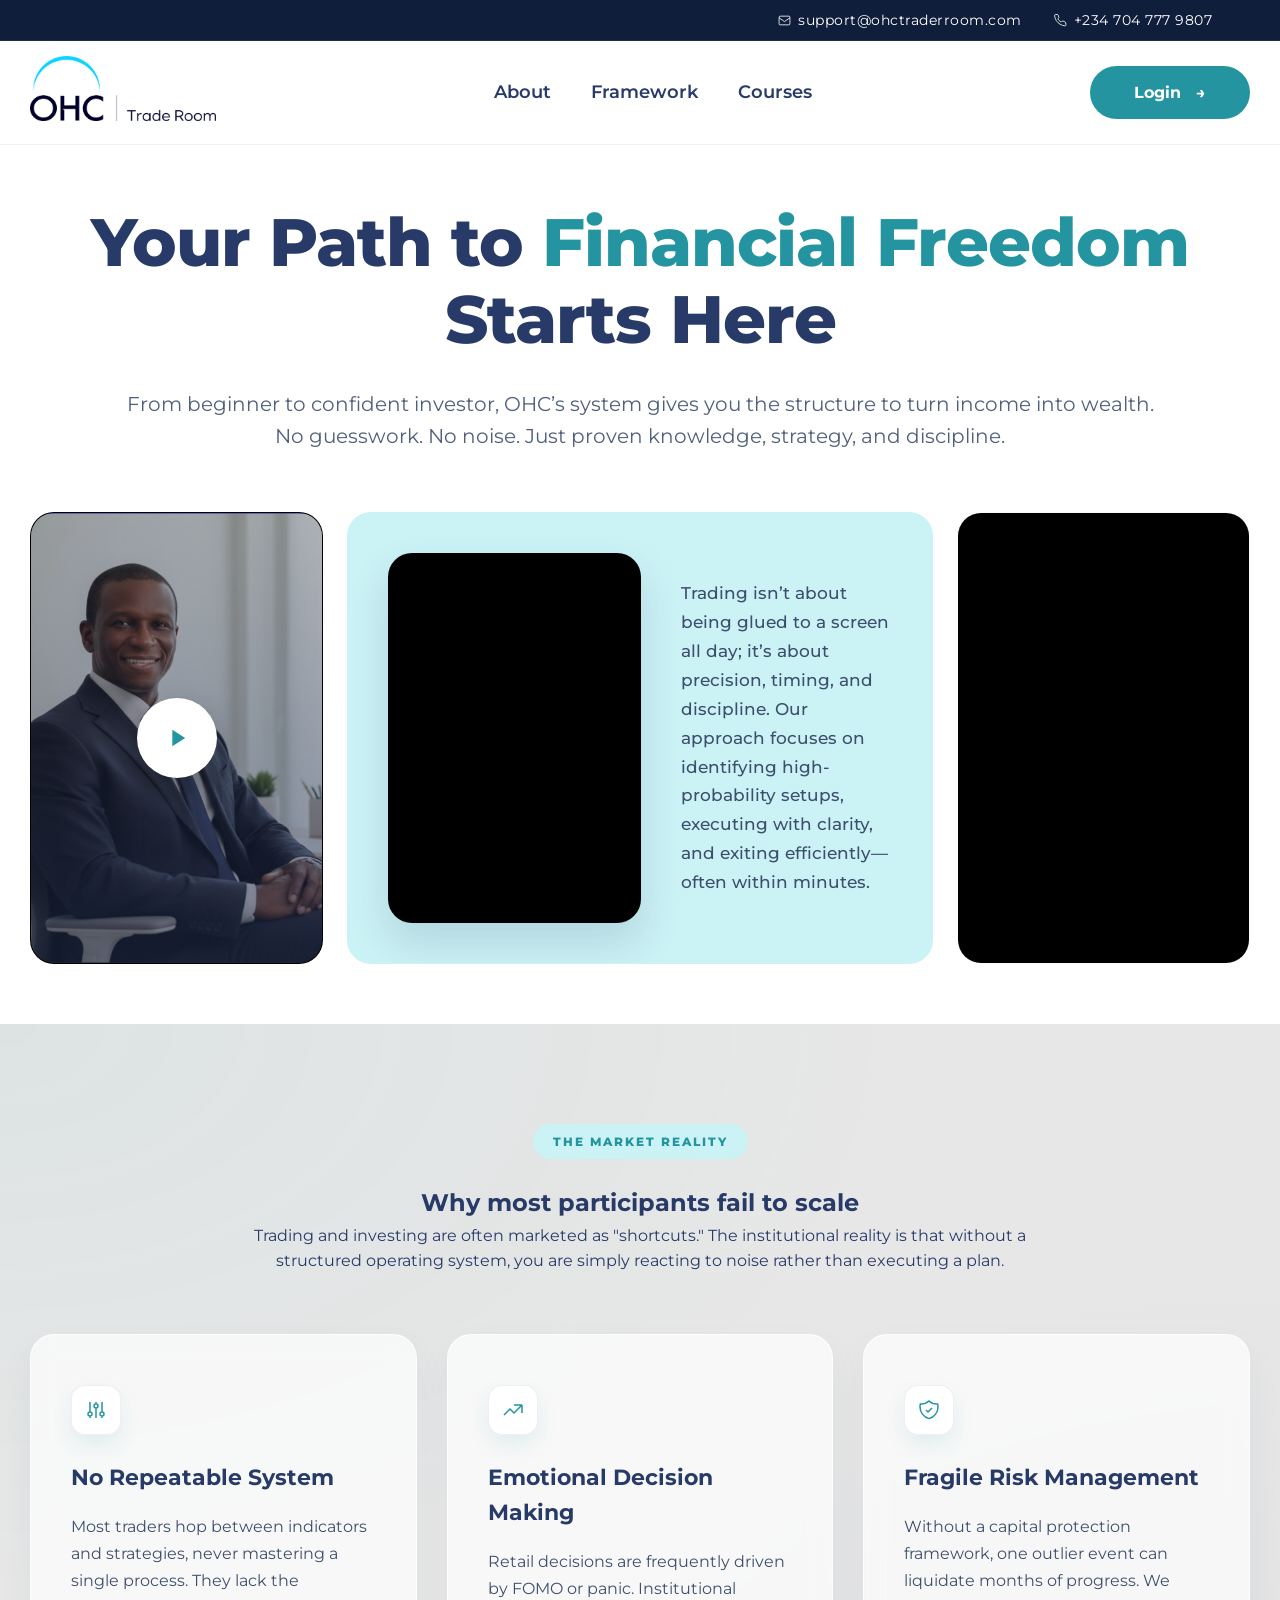
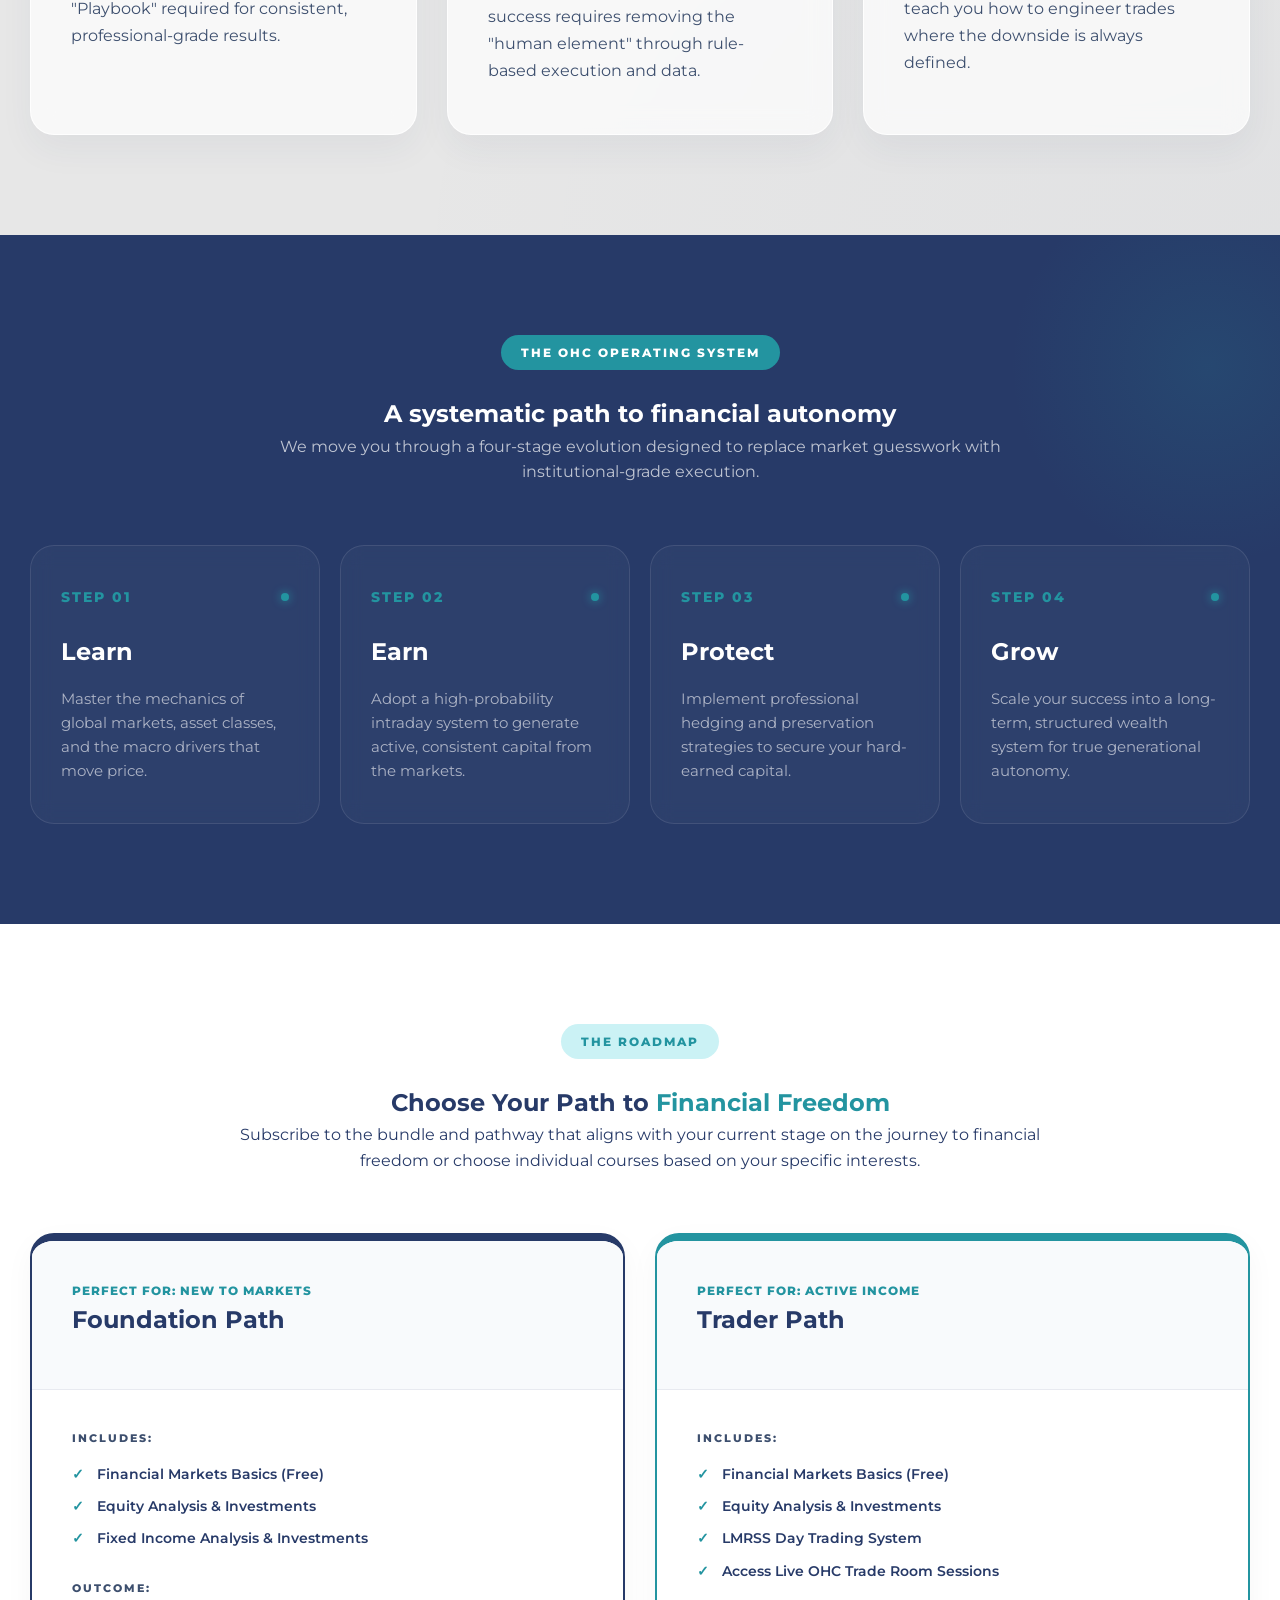
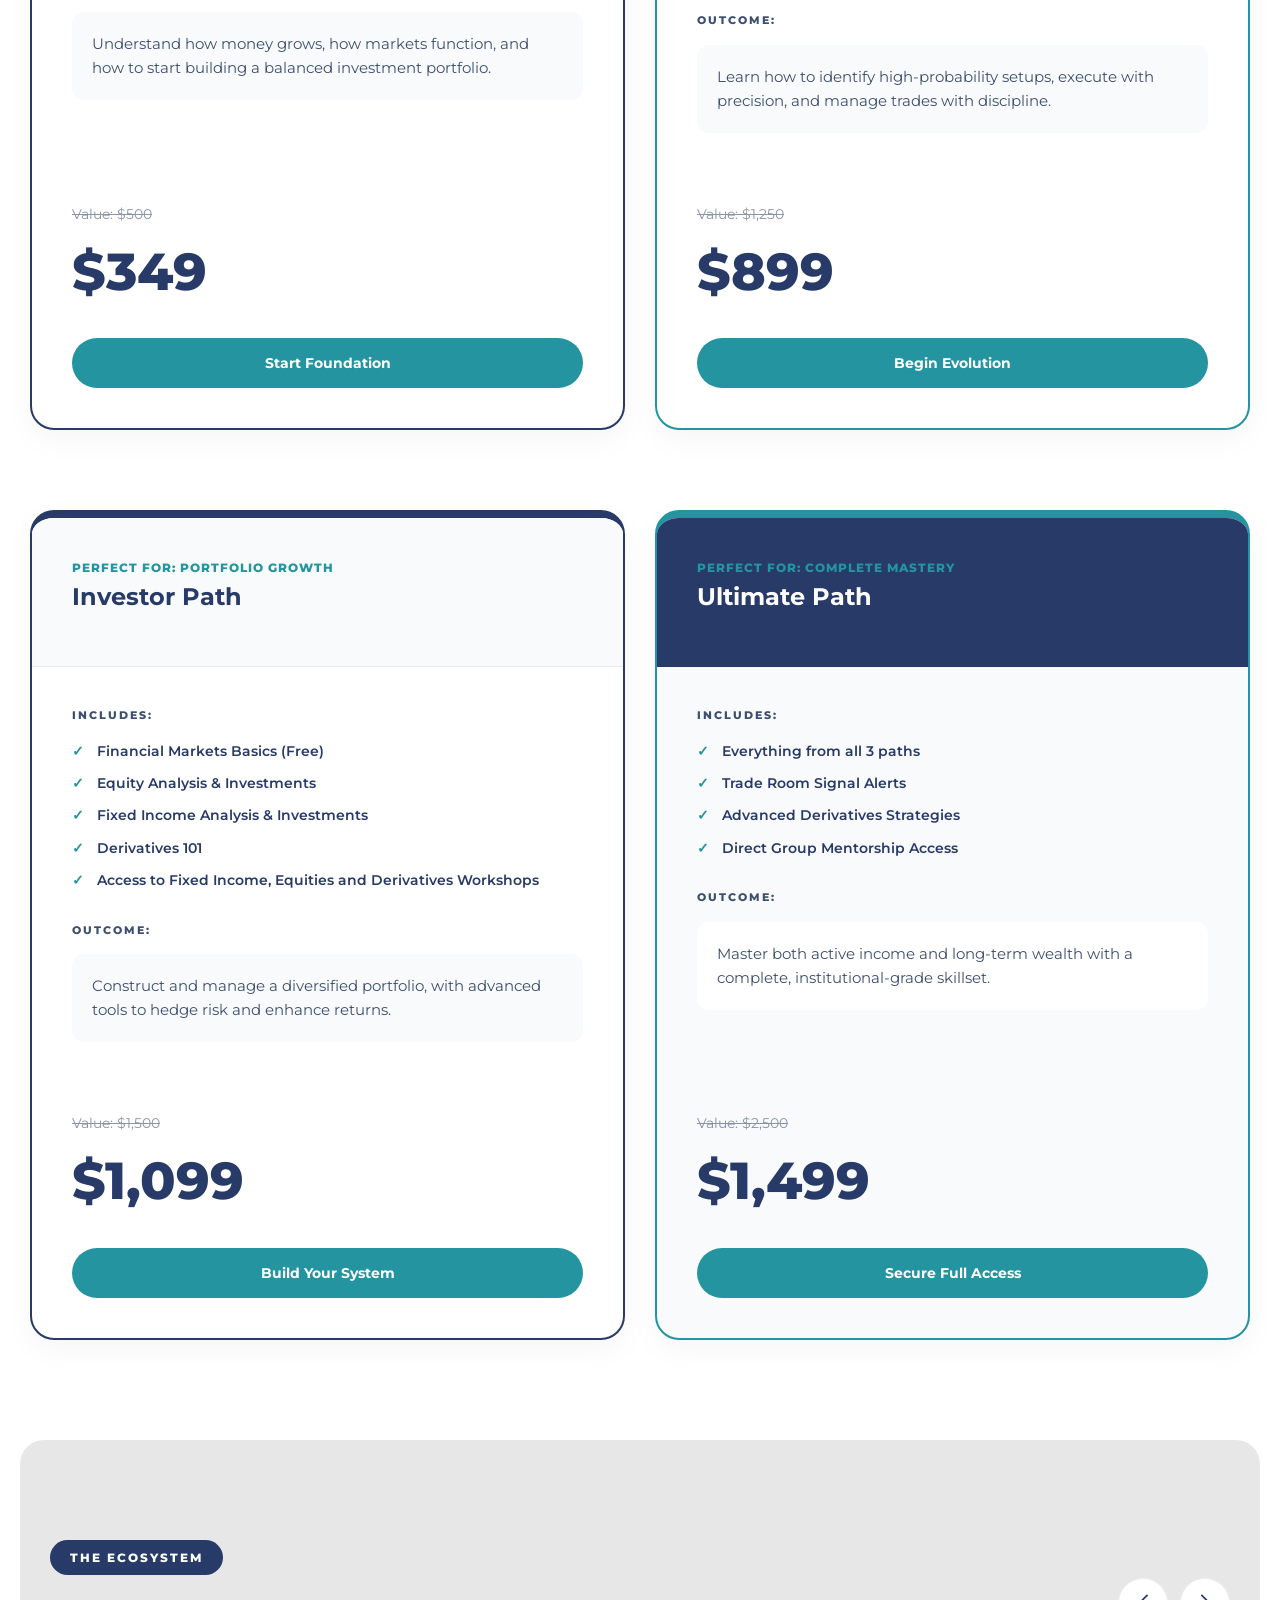
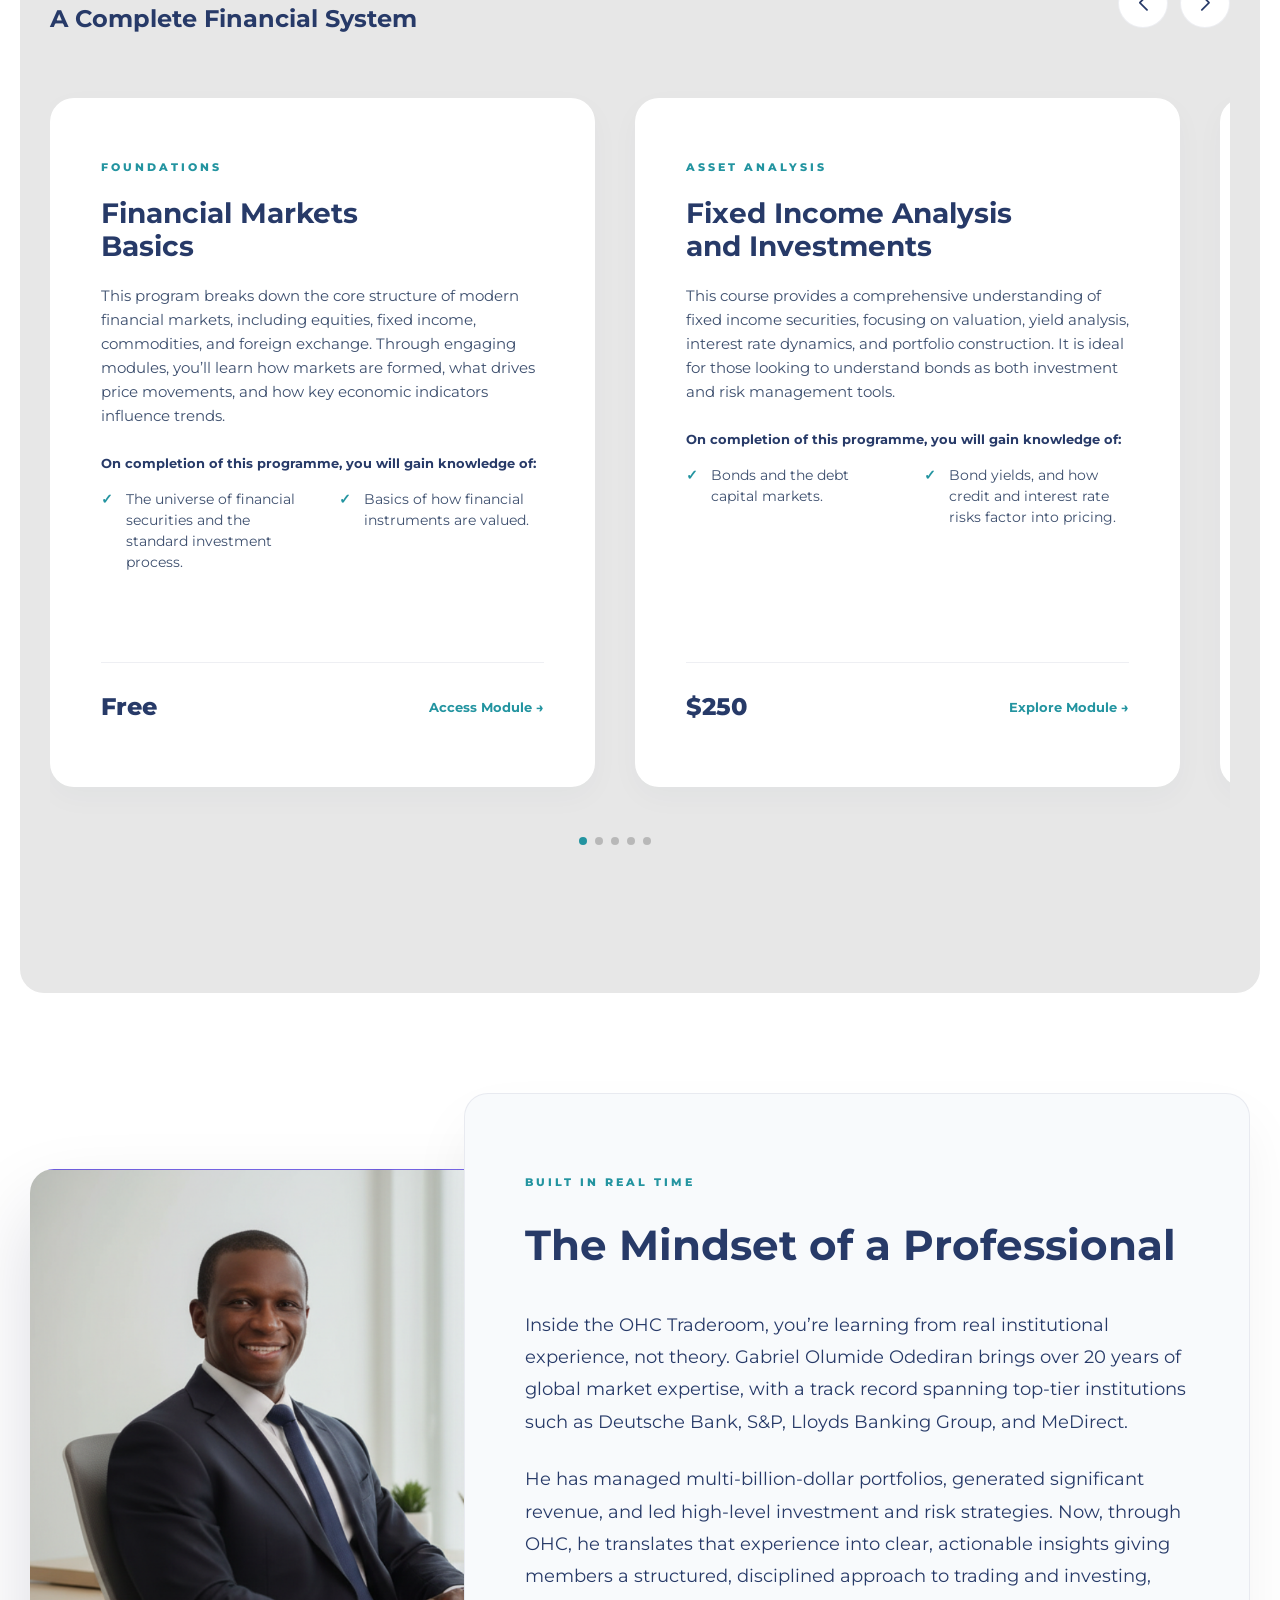
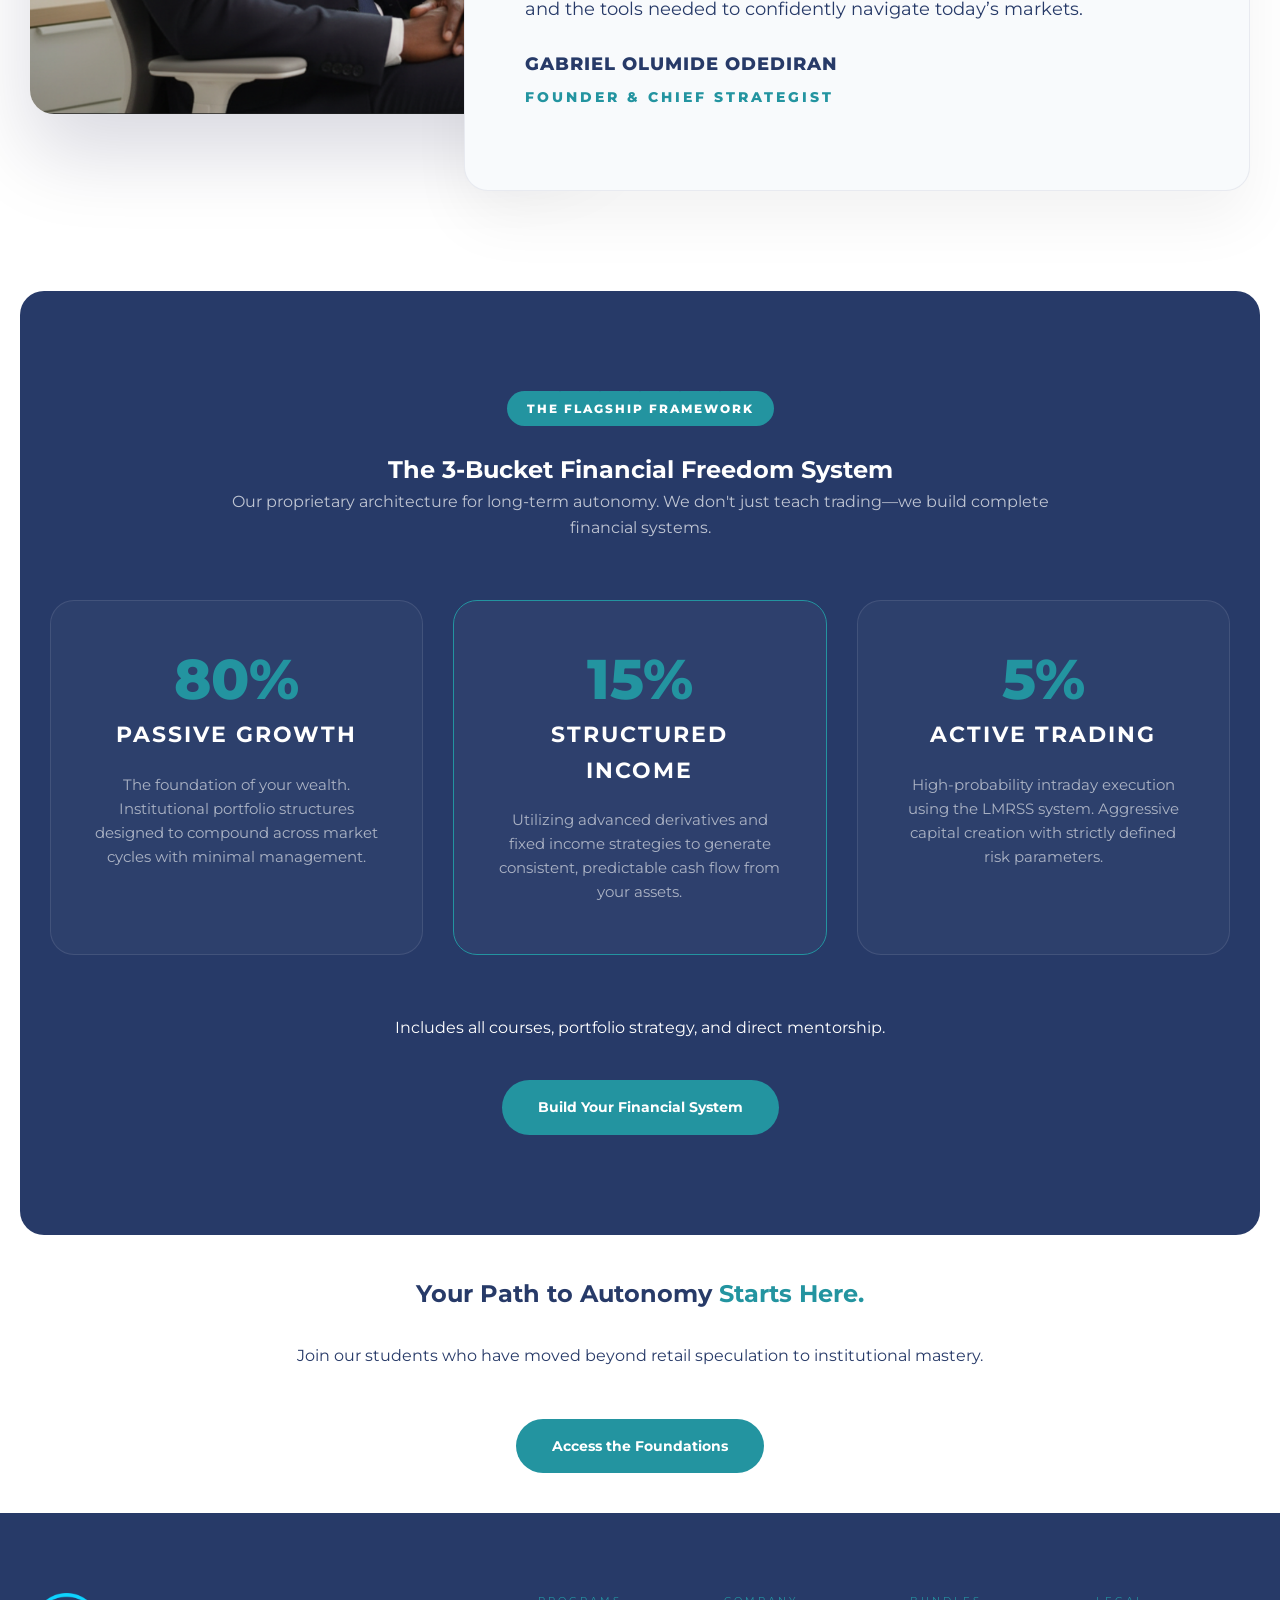
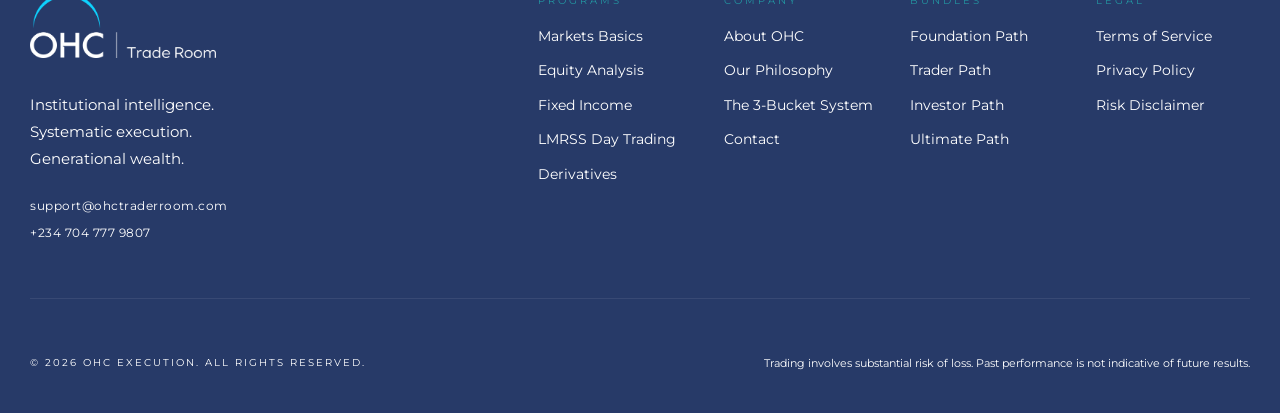
==== commit 7c581138: "fix: increase font weight for improved emphasis in hero section" ====
--- a/index.html
+++ b/index.html
@@ -168,7 +168,7 @@
               style="
                 display: block;
                 white-space: nowrap;
-                font-weight: 400;
+                font-weight: 800;
                 color: var(--navy);
               "
             >
@@ -180,7 +180,7 @@
                 Financial Freedom
               </span>
             </span>
-            <span style="display: block; font-weight: 600; color: var(--navy)"
+            <span style="display: block; font-weight: 800; color: var(--navy)"
               >Starts Here</span
             >
           </h1>
@@ -285,7 +285,6 @@
             </div>
           </div>
 
-          <!-- MIDDLE: SPLIT CONTENT CARD -->
           <!-- MIDDLE: SPLIT CONTENT CARD -->
           <div
             class="hero-card card--content"
--- a/css/style.css
+++ b/css/style.css
@@ -1335,13 +1335,13 @@
   font-family: var(--font-mono);
   font-size: 10px;
   letter-spacing: 2px;
-  color: rgba(255, 255, 255, 0.2);
+  color: color(var --white);
   text-transform: uppercase;
 }
 .footer__disc {
   font-size: 11px;
-  color: rgba(255, 255, 255, 0.2);
-  max-width: 400px;
+  color: var(--white);
+  max-width: 600px;
   text-align: right;
   line-height: 1.6;
 }
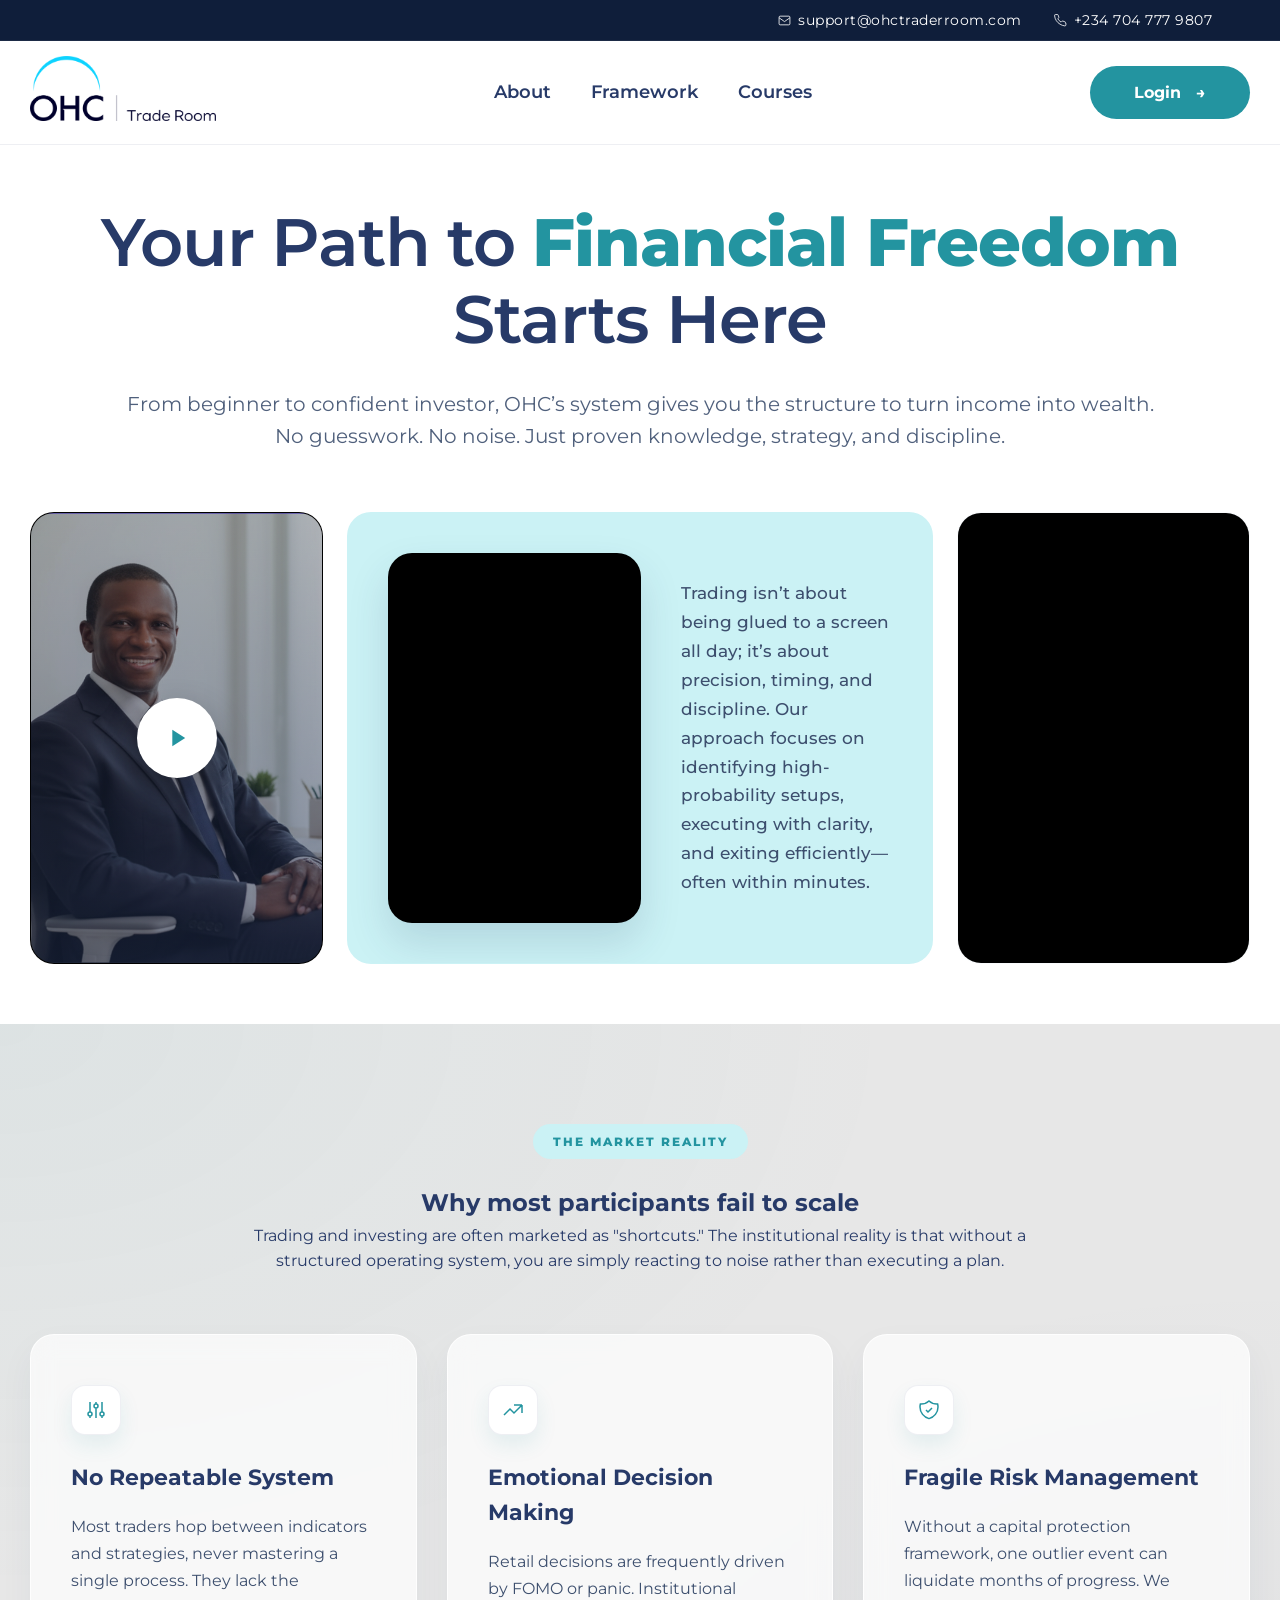
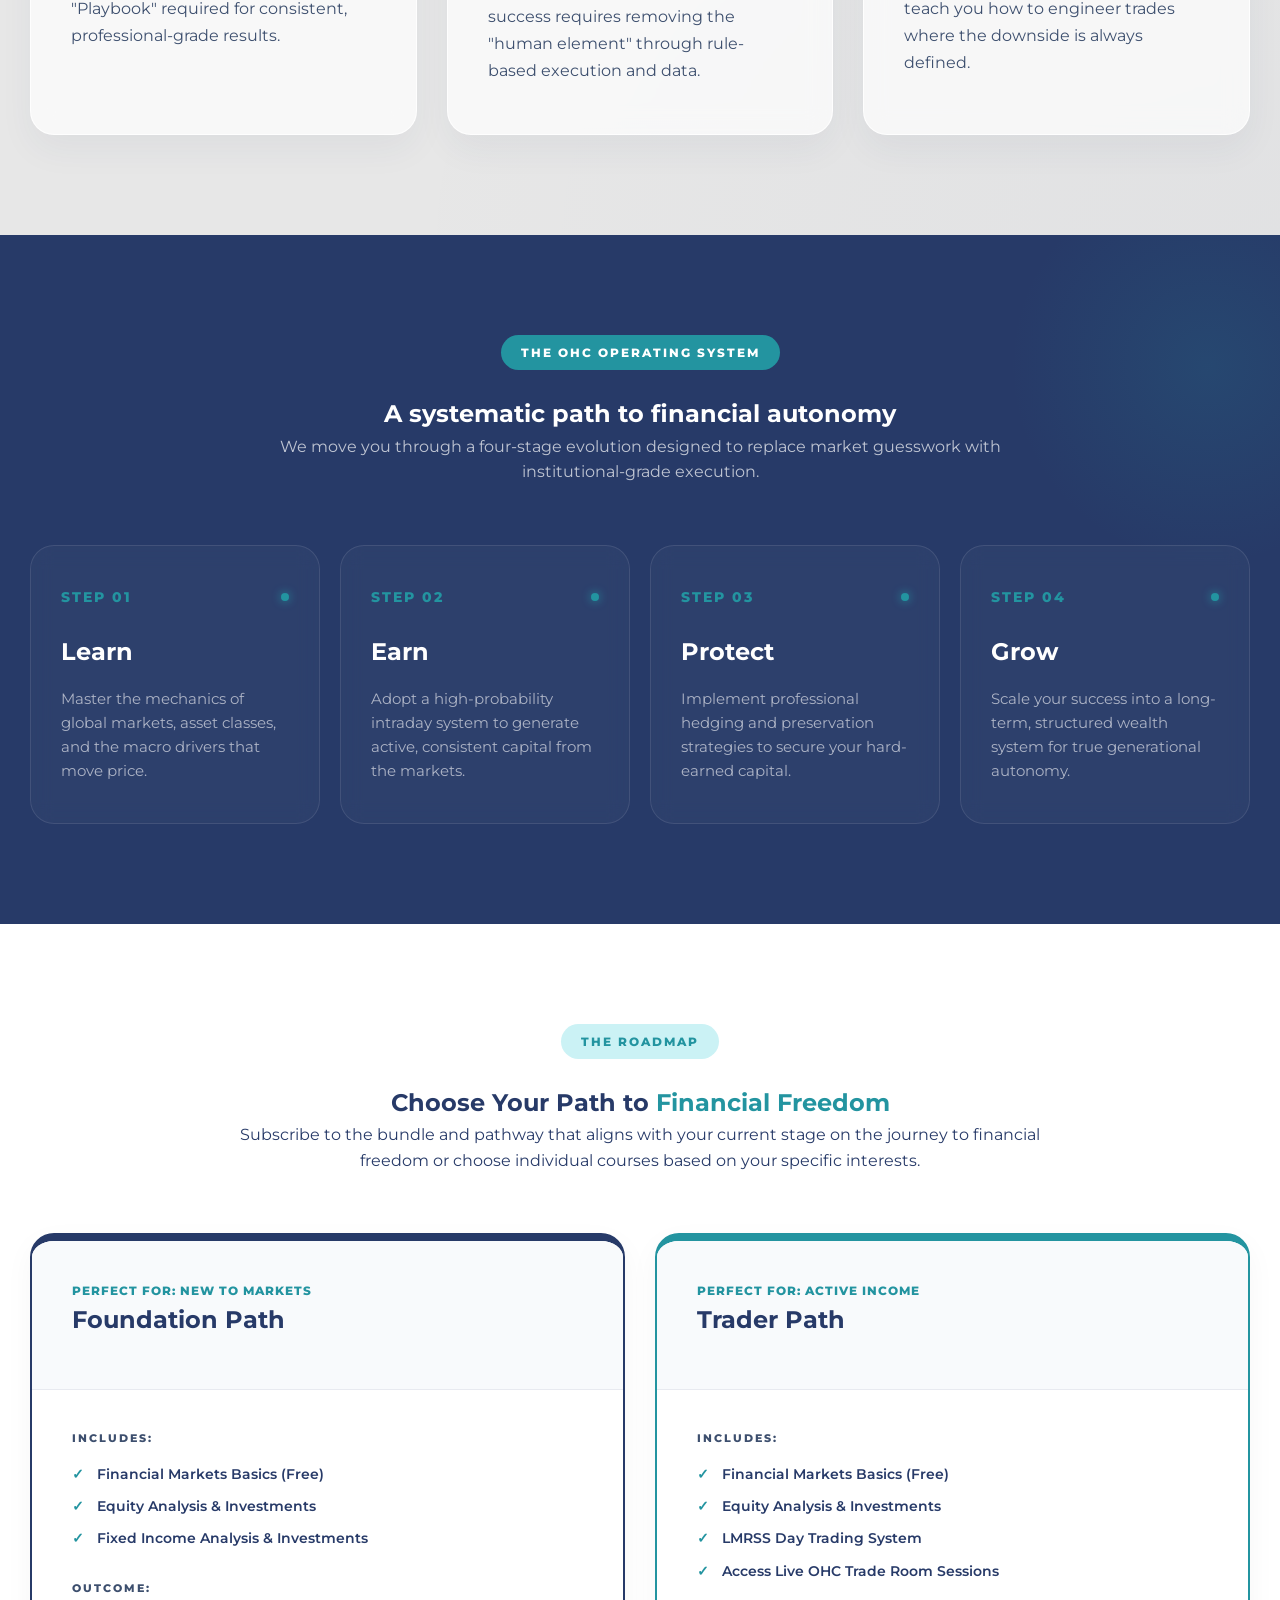
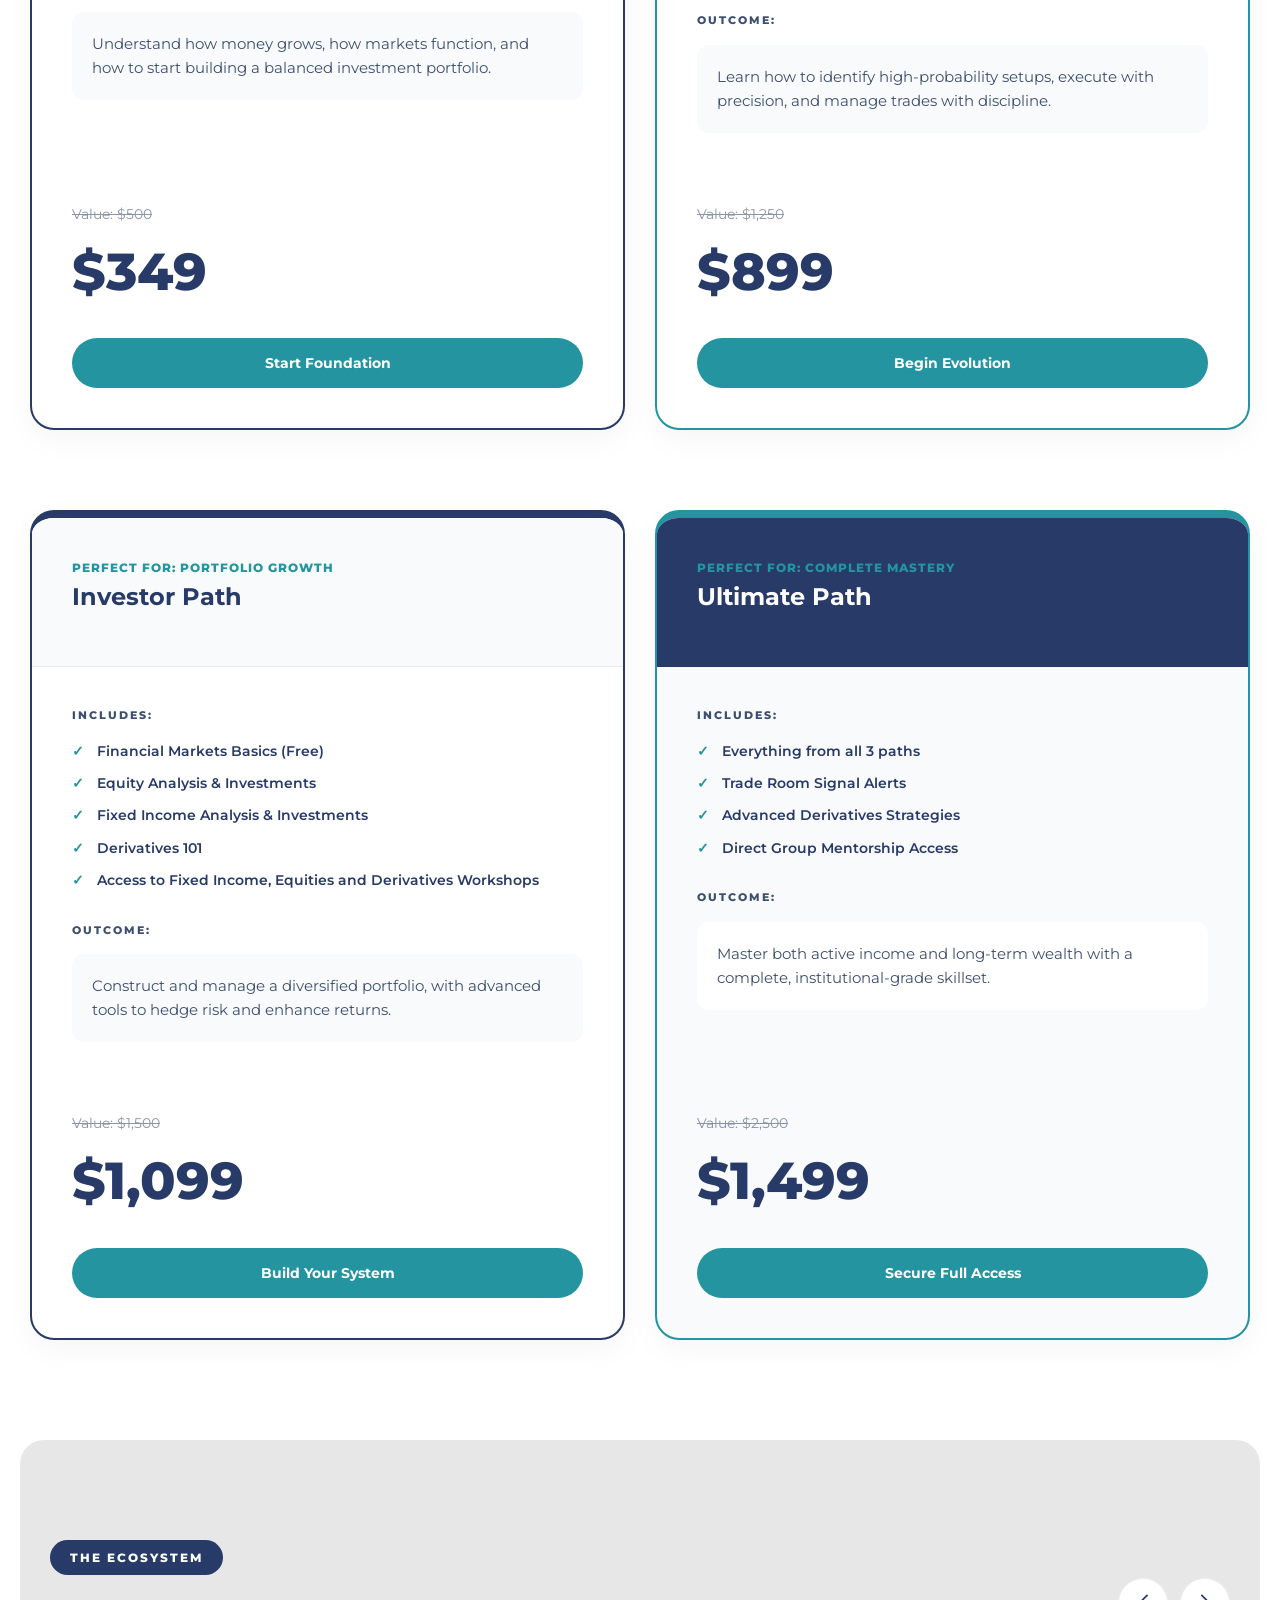
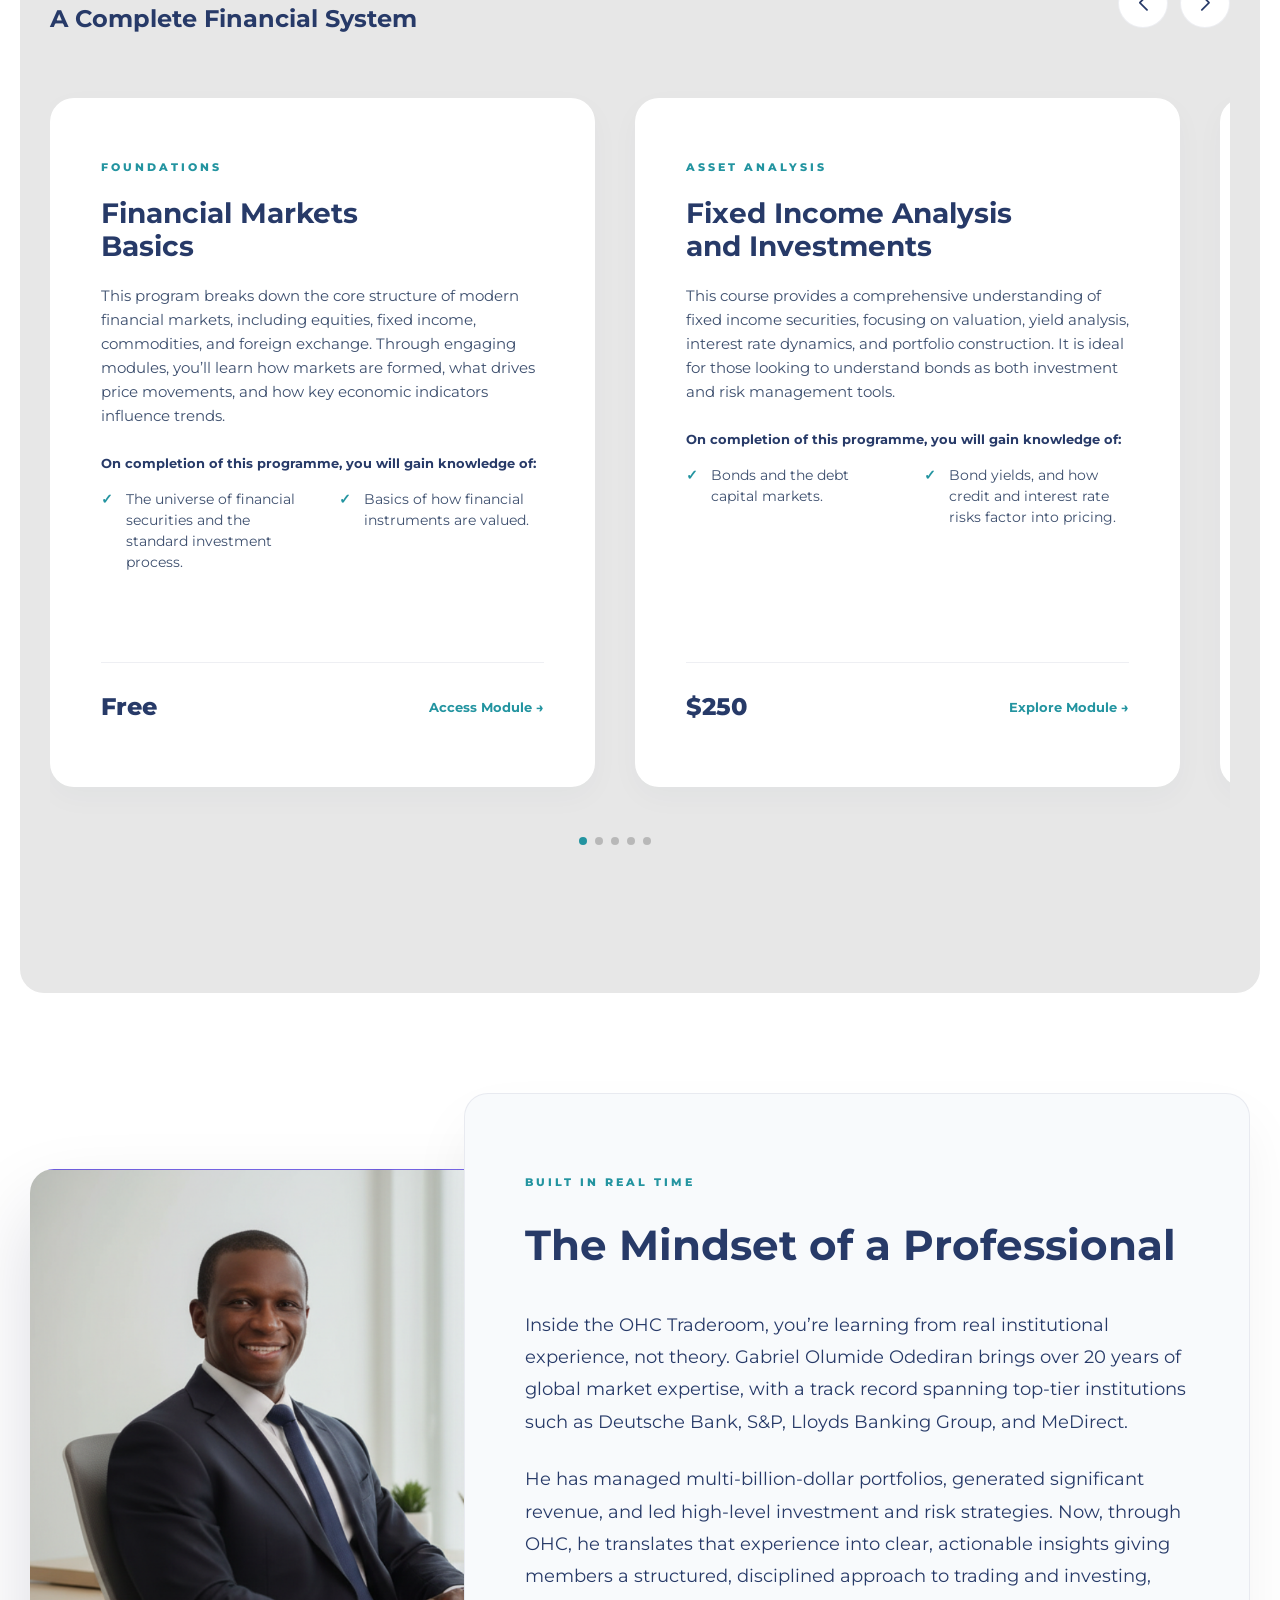
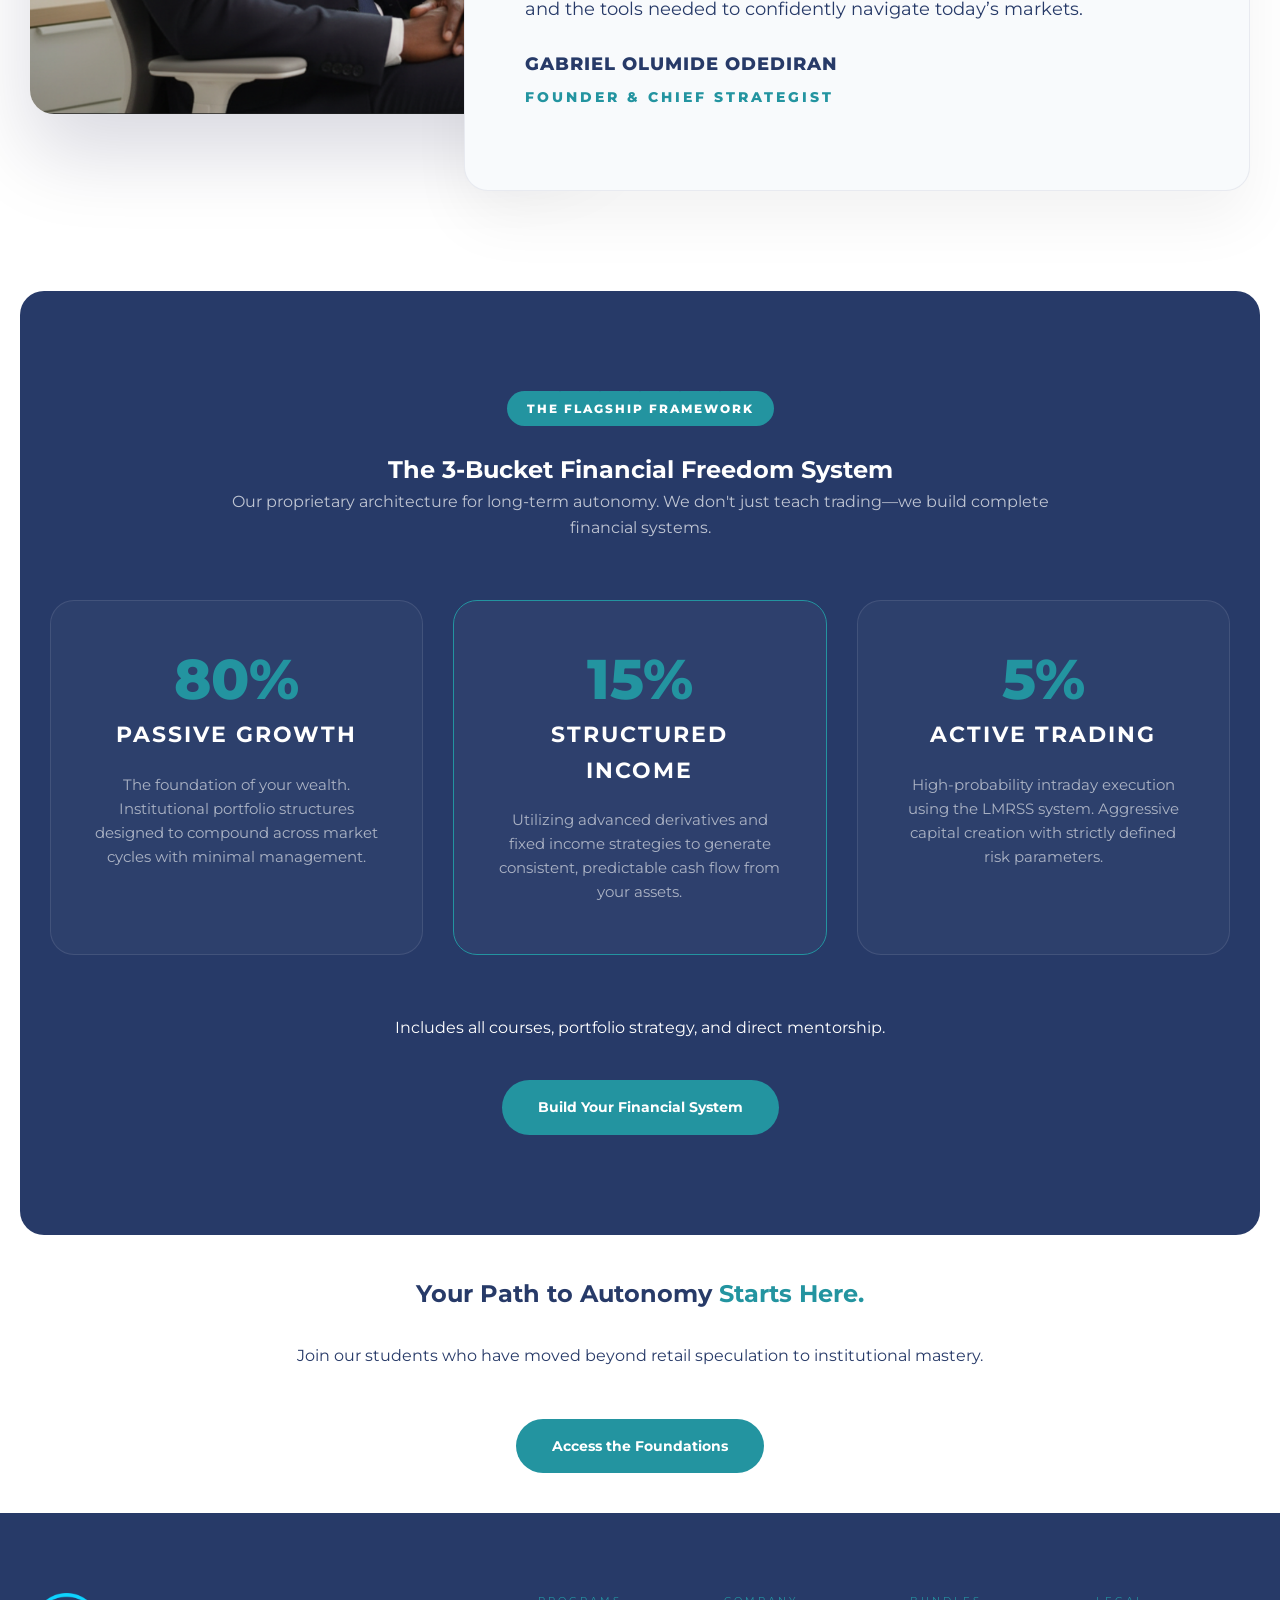
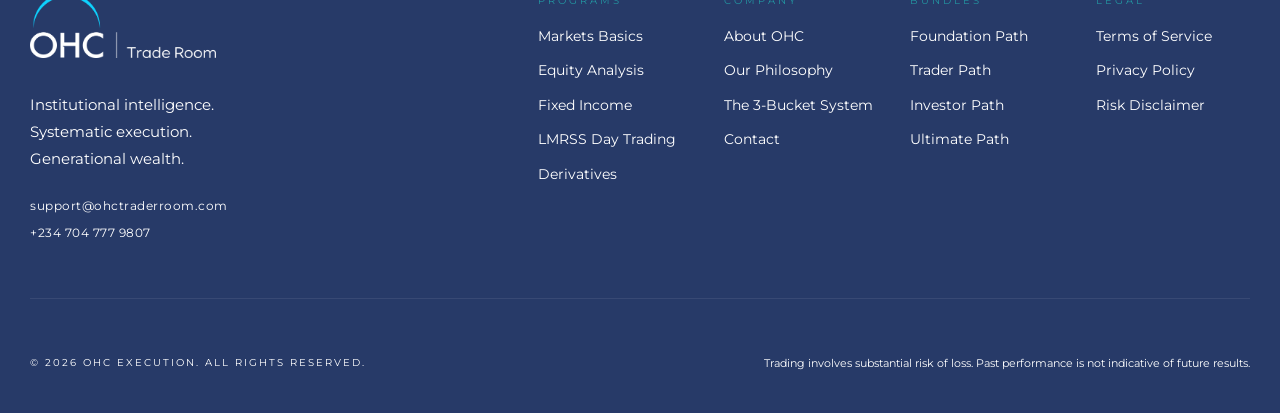
==== commit a2d822c2: "fix: adjust font weight for improved readability in hero section" ====
--- a/index.html
+++ b/index.html
@@ -159,7 +159,7 @@
               margin-bottom: 30px;
               line-height: 1.15;
               text-transform: none;
-              font-weight: 800;
+              font-weight: 600;
               font-size: clamp(32px, 5.2vw, 72px);
               letter-spacing: -1px;
             "
@@ -168,7 +168,7 @@
               style="
                 display: block;
                 white-space: nowrap;
-                font-weight: 800;
+                font-weight: 00;
                 color: var(--navy);
               "
             >
@@ -180,7 +180,7 @@
                 Financial Freedom
               </span>
             </span>
-            <span style="display: block; font-weight: 800; color: var(--navy)"
+            <span style="display: block; font-weight: 600; color: var(--navy)"
               >Starts Here</span
             >
           </h1>
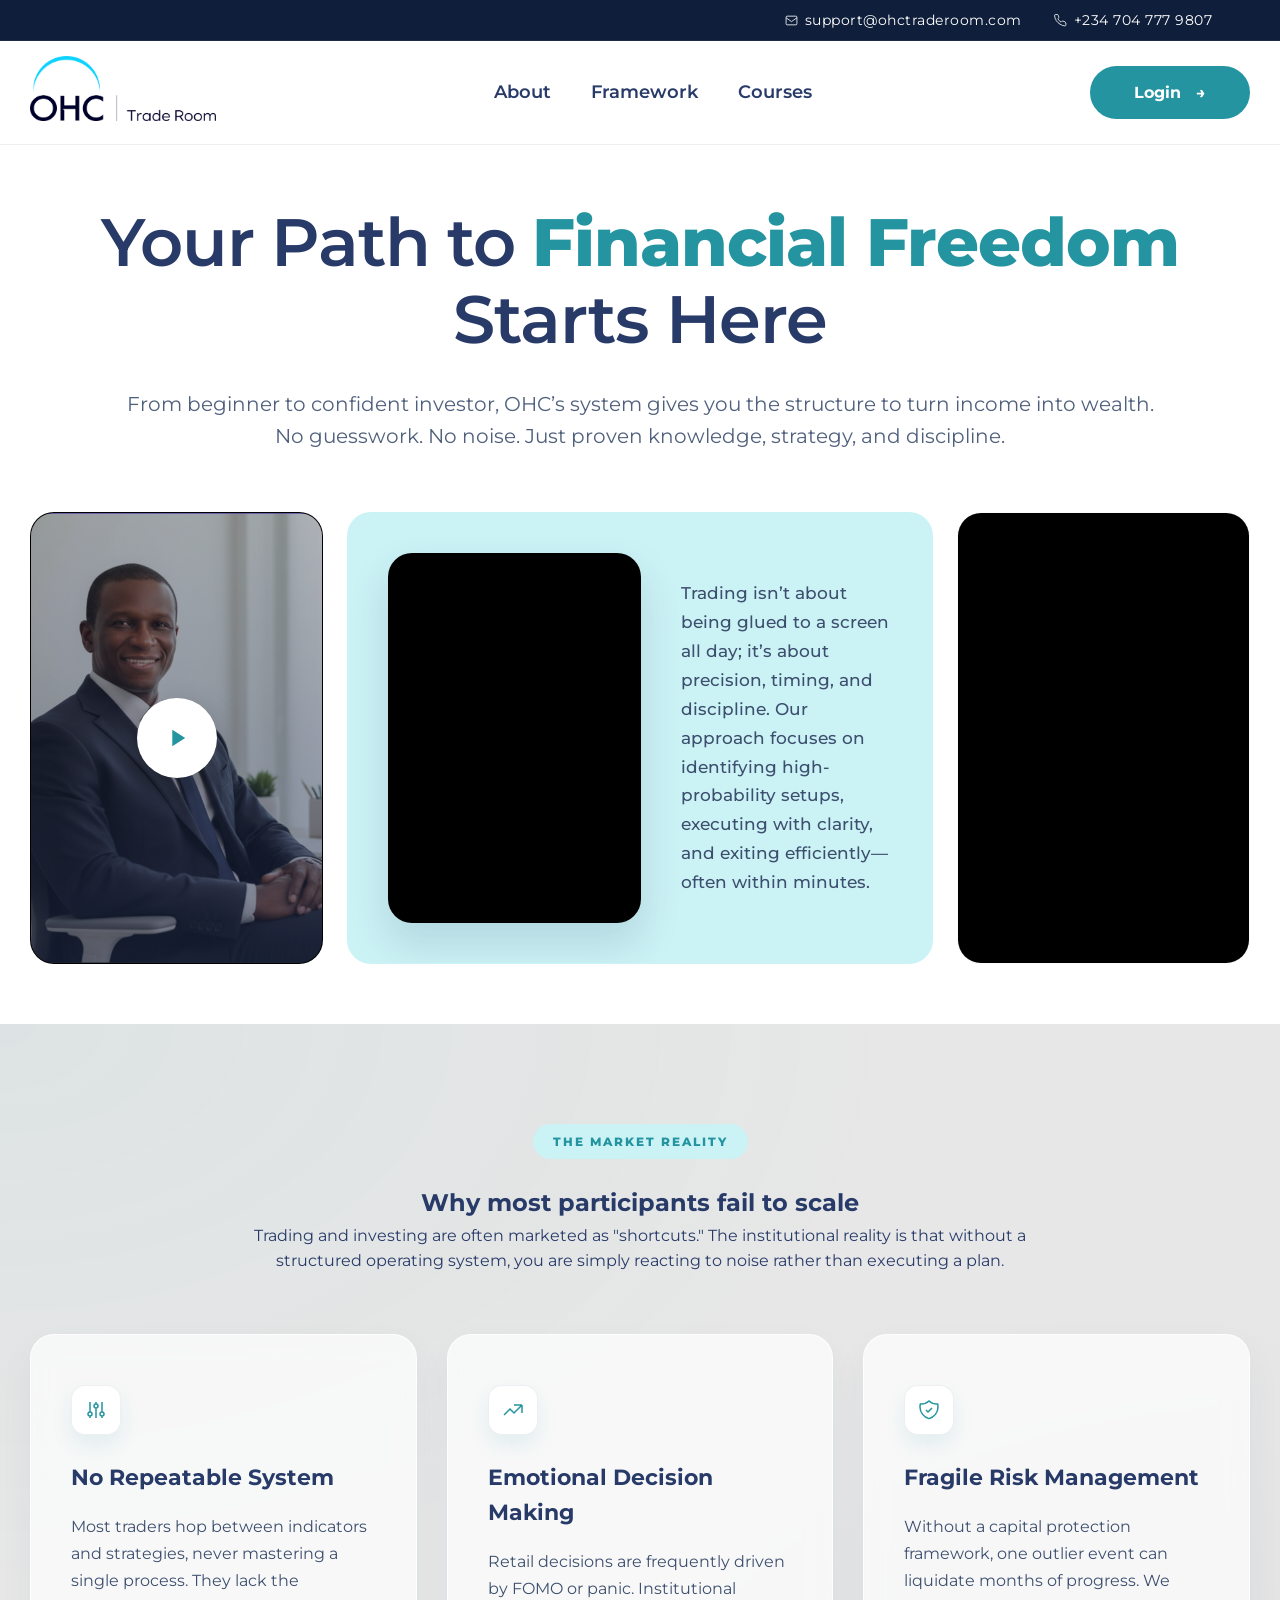
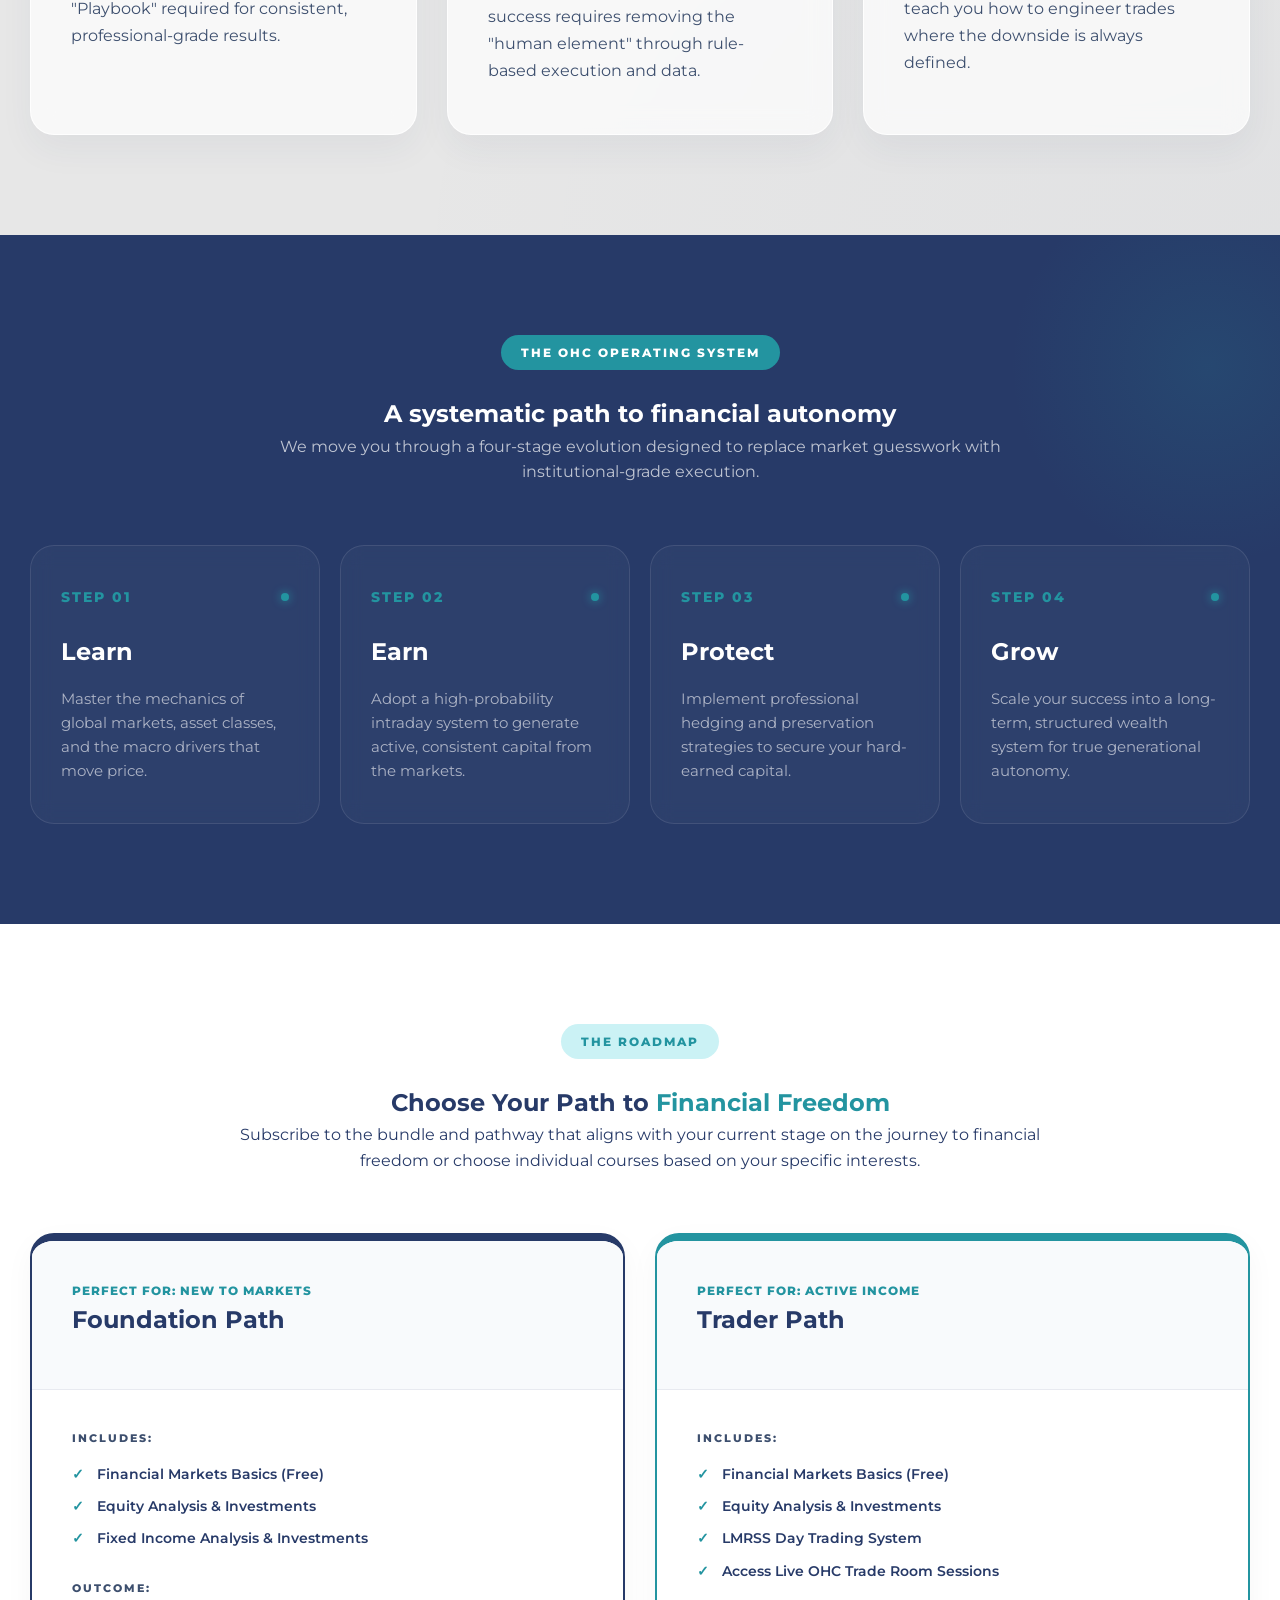
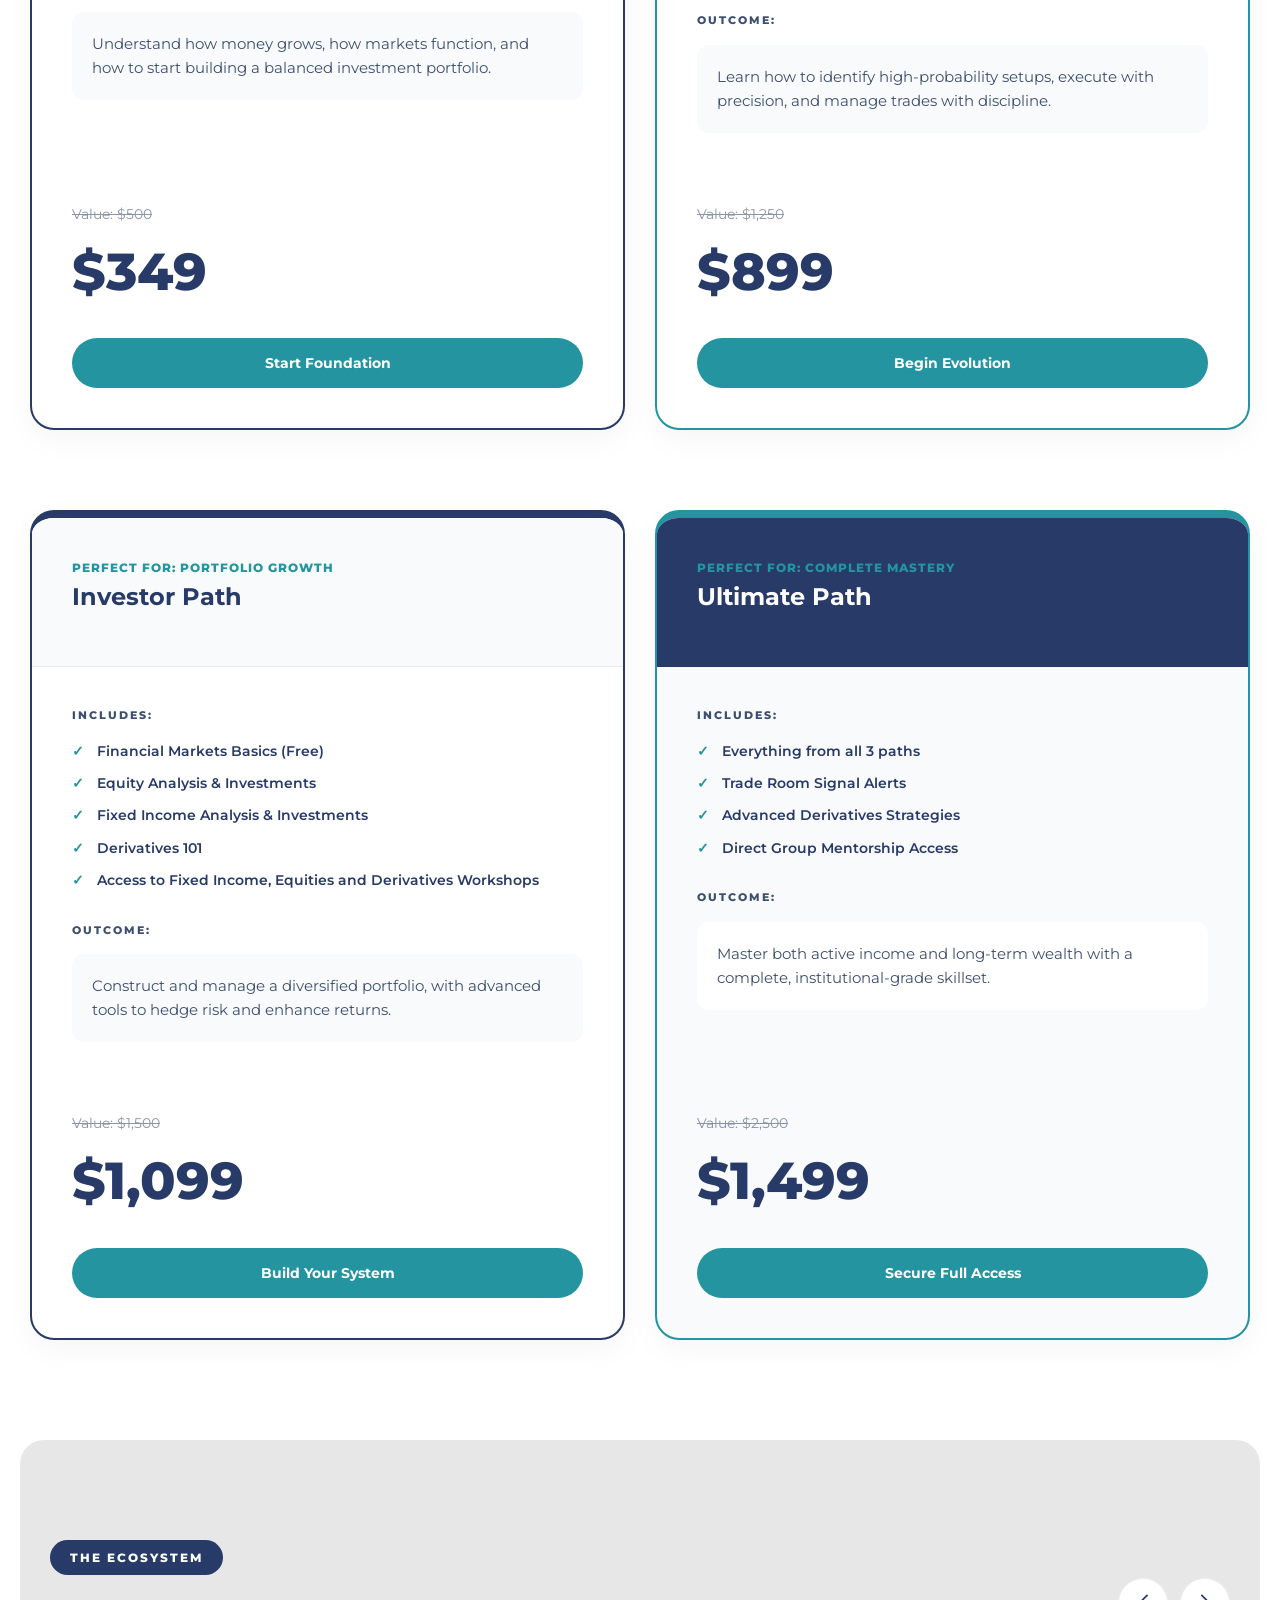
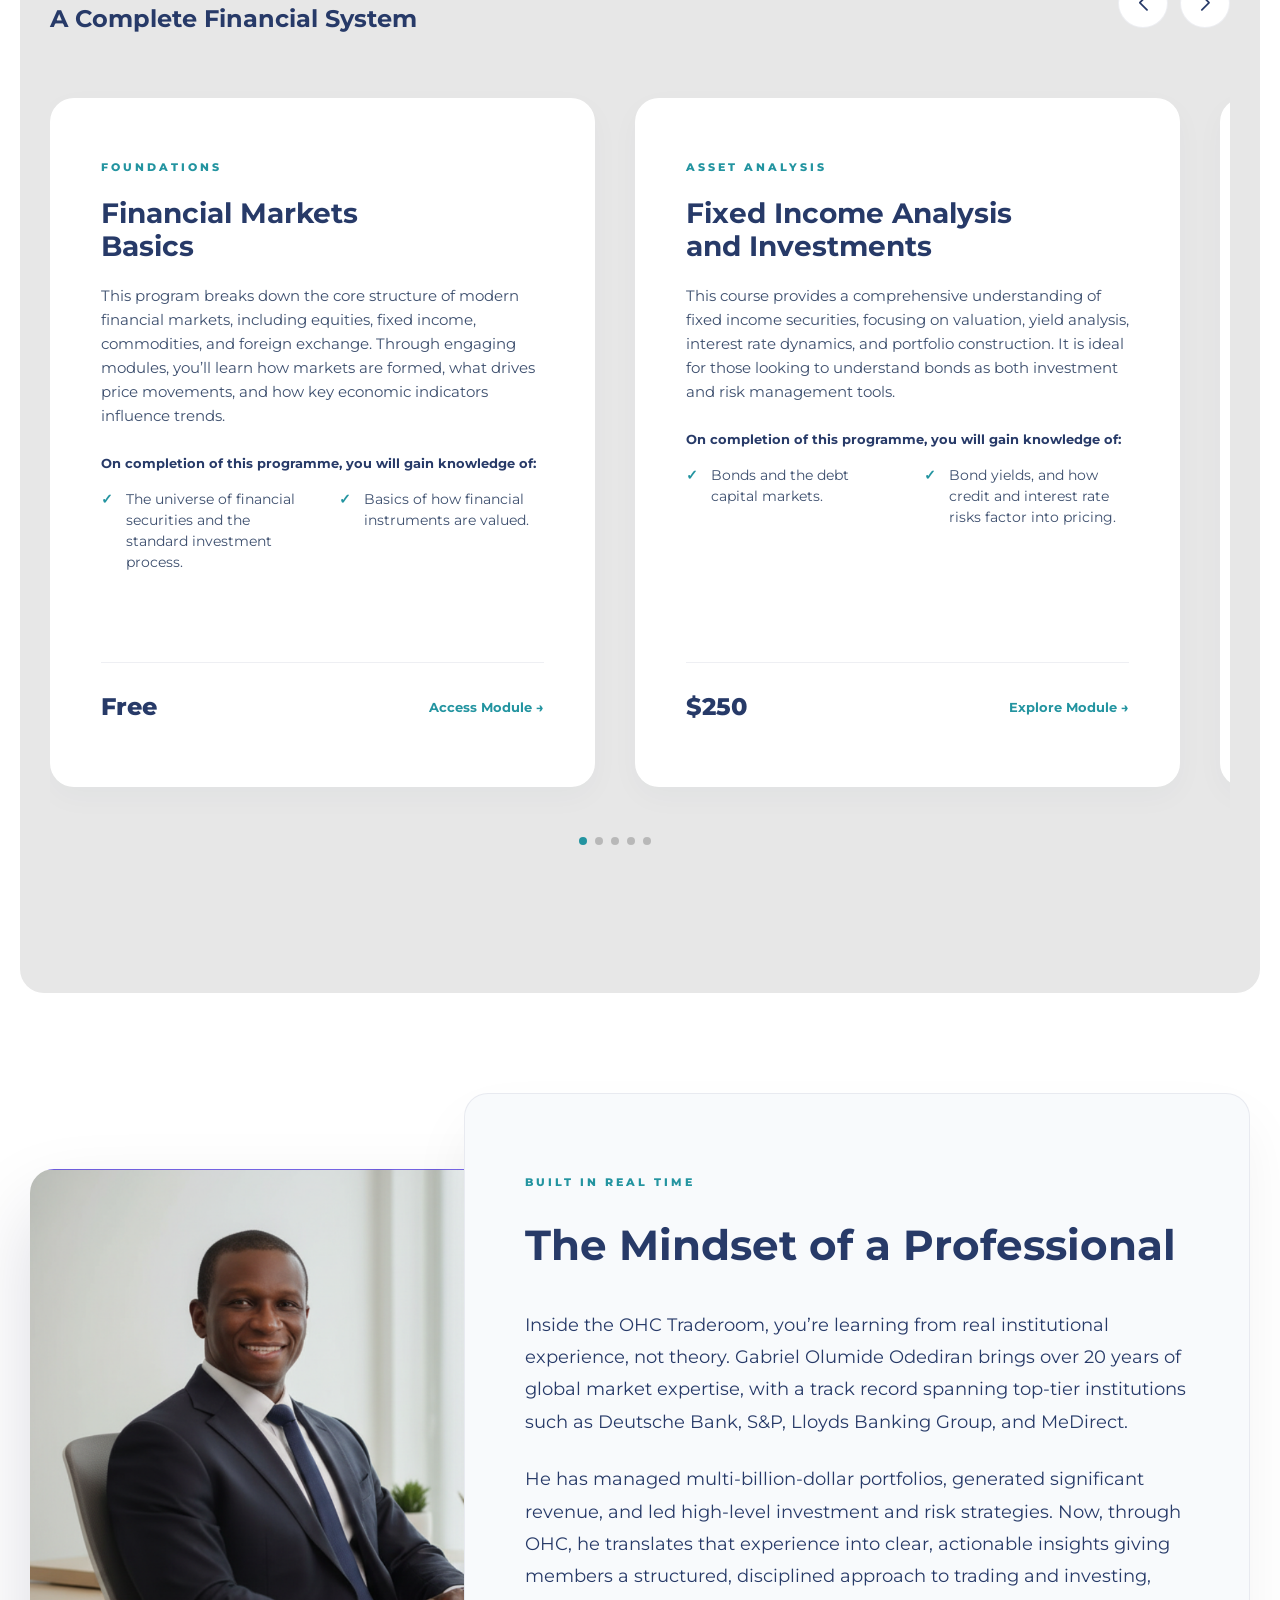
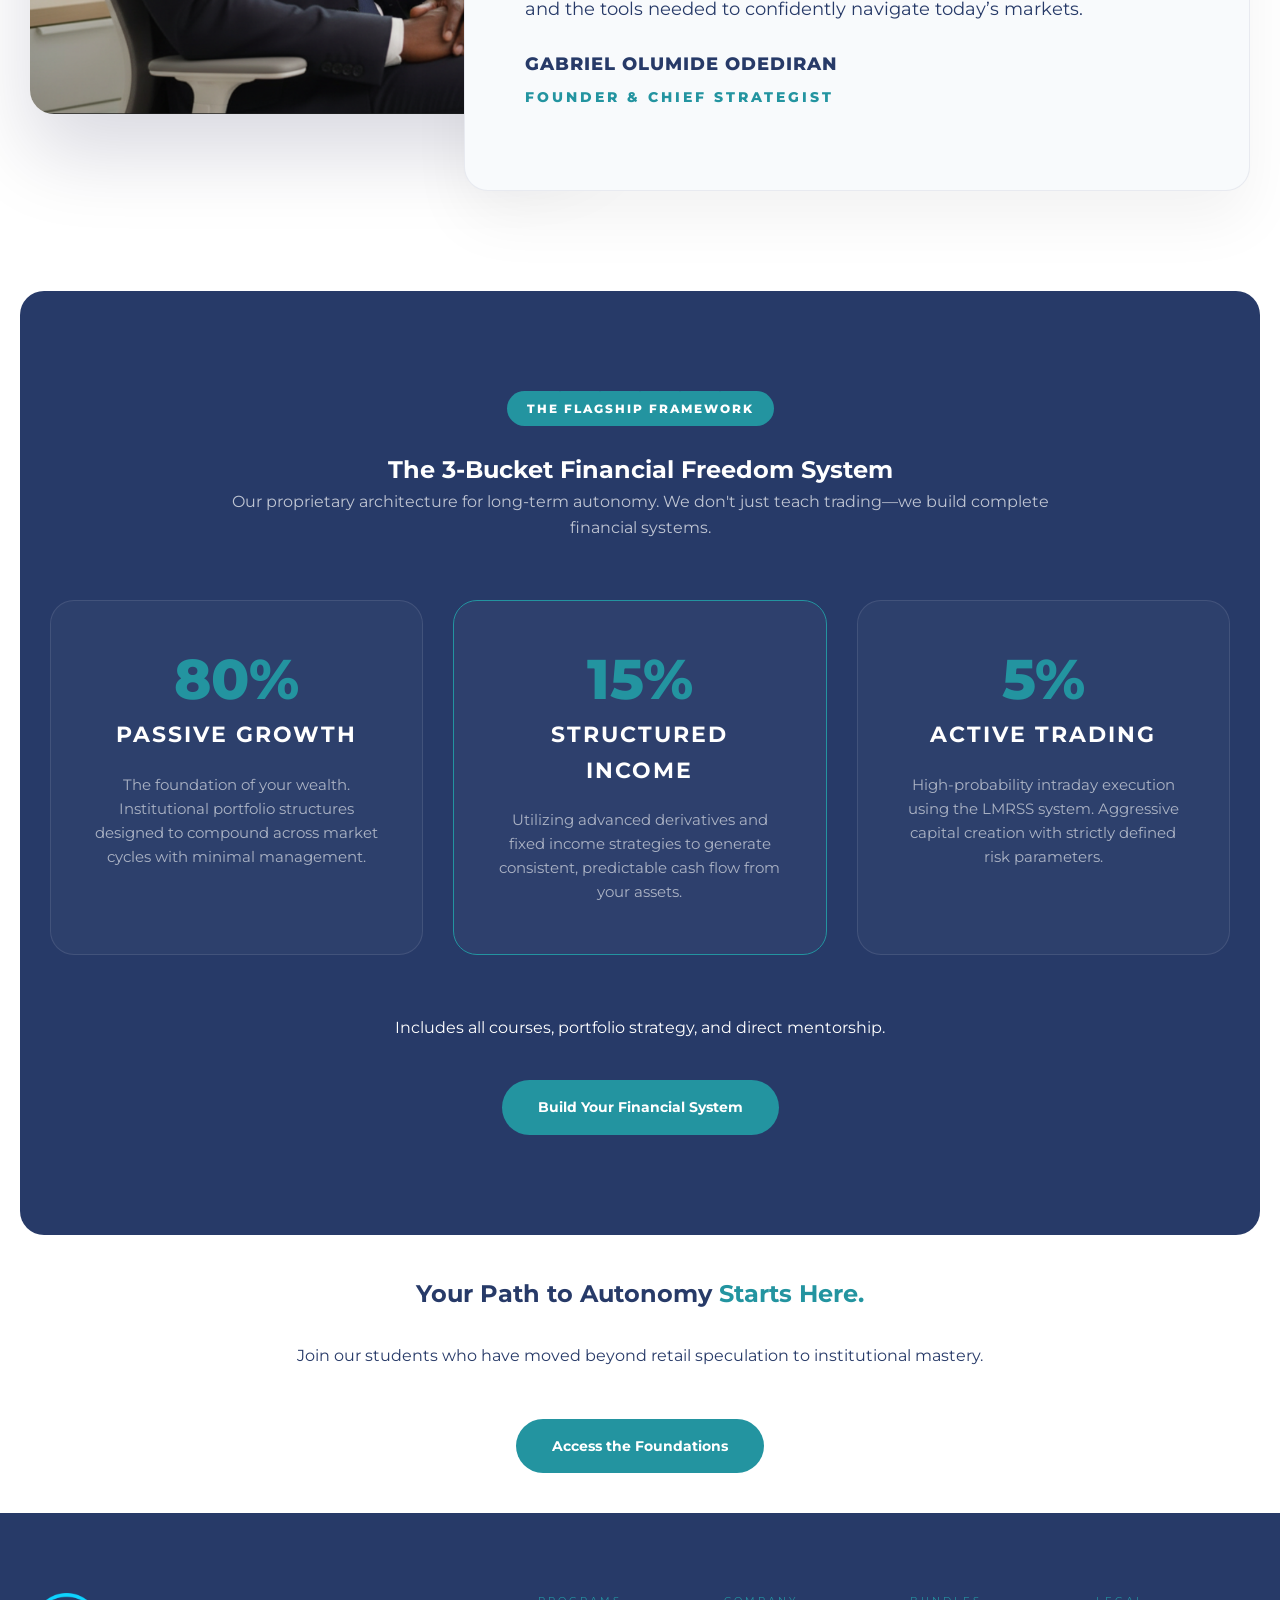
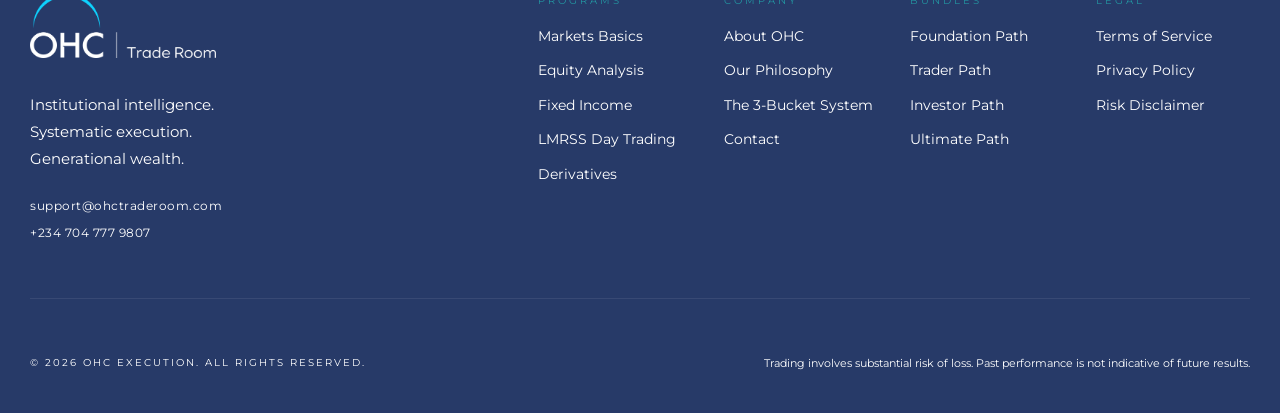
==== commit dca4053f: "fix: correct email address in footer across multiple pages" ====
--- a/index.html
+++ b/index.html
@@ -5,6 +5,7 @@
     <meta name="viewport" content="width=device-width, initial-scale=1.0" />
     <title>OHC Trade Room — Mastery in Global Investing and Trading</title>
     <link rel="stylesheet" href="css/style.css" />
+    <link rel="stylesheet" href="css/modal.css" />
 
     <link
       rel="stylesheet"
@@ -16,7 +17,7 @@
     <!-- TOP BAR -->
     <div class="topbar">
       <div class="topbar__inner">
-        <a href="mailto:support@ohctraderroom.com" class="topbar__link">
+        <a href="mailto:support@ohctraderoom.com" class="topbar__link">
           <svg
             width="13"
             height="13"
@@ -28,7 +29,7 @@
             <rect x="2" y="4" width="20" height="16" rx="2" />
             <path d="m2 7 10 7 10-7" />
           </svg>
-          support@ohctraderroom.com
+          support@ohctraderoom.com
         </a>
         <a href="tel:+2347047779807" class="topbar__link">
           <svg
@@ -62,7 +63,7 @@
         <div class="nav__auth">
           <!-- Login Button (visible when NOT logged in) -->
           <a
-            href="https://www.ohctraderoom.com/login"
+            href="https://courses.ohctraderoom.com/login"
             target="_blank"
             class="btn btn--teal nav__login"
             >Login &nbsp; →</a
@@ -589,8 +590,10 @@
               <button
                 class="btn btn--teal paystack-btn"
                 style="width: 100%; justify-content: center"
-                data-course-id="foundation-path"
-              >Start Foundation</button>
+                data-course-id="foundation"
+              >
+                Start Foundation
+              </button>
             </div>
           </div>
 
@@ -620,8 +623,10 @@
               <button
                 class="btn btn--teal paystack-btn"
                 style="width: 100%; justify-content: center"
-                data-course-id="trader-path"
-              >Begin Evolution</button>
+                data-course-id="trader"
+              >
+                Begin Evolution
+              </button>
             </div>
           </div>
 
@@ -654,8 +659,10 @@
               <button
                 class="btn btn--teal paystack-btn"
                 style="width: 100%; justify-content: center"
-                data-course-id="investor-path"
-              >Build Your System</button>
+                data-course-id="investor"
+              >
+                Build Your System
+              </button>
             </div>
           </div>
 
@@ -693,8 +700,10 @@
               <button
                 class="btn btn--teal paystack-btn"
                 style="width: 100%; justify-content: center"
-                data-course-id="ultimate-path"
-              >Secure Full Access</button>
+                data-course-id="ultimate"
+              >
+                Secure Full Access
+              </button>
             </div>
           </div>
         </div>
@@ -1021,15 +1030,14 @@
               src="images/OHC-Trade-Room-light.png"
               alt="OHC Trade Room"
               class="footer__logo-img"
-              
             />
-            <p style="color: #fff;">
+            <p style="color: #fff">
               Institutional intelligence.<br />Systematic execution.<br />Generational
               wealth.
             </p>
             <div class="footer__contacts">
-              <a href="mailto:support@ohctraderroom.com"
-                >support@ohctraderroom.com</a
+              <a href="mailto:support@ohctraderoom.com"
+                >support@ohctraderoom.com</a
               >
               <a href="tel:+2347047779807">+234 704 777 9807</a>
             </div>
@@ -1048,7 +1056,7 @@
               <a href="about.html">About OHC</a>
               <a href="about.html">Our Philosophy</a>
               <a href="#flagship">The 3-Bucket System</a>
-              <a href="mailto:support@ohctraderroom.com">Contact</a>
+              <a href="mailto:support@ohctraderoom.com">Contact</a>
             </div>
             <div class="footer__col">
               <div class="footer__col-ttl">Bundles</div>
@@ -1100,17 +1108,17 @@
       });
 
       // Close Modal
-      const closeModal = () => {
+      const closeVideoModal = () => {
         modal.style.display = "none";
         fullVideo.pause();
         fullVideo.currentTime = 0;
       };
 
-      closeBtn.addEventListener("click", closeModal);
+      closeBtn.addEventListener("click", closeVideoModal);
 
       // Close on clicking outside the video
       modal.addEventListener("click", (e) => {
-        if (e.target === modal) closeModal();
+        if (e.target === modal) closeVideoModal();
       });
 
       // Hamburger Menu Toggle
@@ -1205,87 +1213,37 @@
         slide.style.cursor = "pointer";
       });
     </script>
-  </script>
-
-  <!-- Paystack Checkout Modal (shared for all courses and bundles) -->
-  <div class="modal checkout-modal hidden" id="checkoutModal">
-    <div class="modal-dialog">
-      <span class="close-modal" onclick="closeModal()">&times;</span>
-      <div class="modal-content-inner">
-        <img id="modalCourseImage" src="" alt="Course Image" style="width: 100px; height: 100px; object-fit: cover; border-radius: 12px; margin-bottom: 20px;" />
-        <h2 id="modalCourseTitle"></h2>
-        <div style="margin-bottom: 10px; font-size: 20px; font-weight: 700; color: var(--teal);">
-          <span id="modalCoursePrice"></span>
-        </div>
-        <form id="checkoutForm" onsubmit="return false;">
-          <div class="form-group">
-            <input type="text" id="modalFirstName" placeholder="First Name" required />
-          </div>
-          <div class="form-group">
-            <input type="text" id="modalLastName" placeholder="Last Name" required />
-          </div>
-          <div class="form-group">
-            <input type="email" id="modalEmail" placeholder="Email" required />
-          </div>
-          <div class="form-group">
-            <input type="tel" id="modalPhone" placeholder="Phone Number" required />
-          </div>
-          <button type="button" class="btn btn--teal" id="modalPayBtn" style="width: 100%; margin-top: 20px;">Pay & Enroll</button>
-        </form>
+
+    <!-- MODAL -->
+    <div id="checkoutModal" class="modal hidden">
+      <div class="modal__content">
+        <div class="modal__header">
+          <div class="modal__title">Bundle Checkout</div>
+          <div class="modal__close" onclick="closeModal()">✕</div>
+        </div>
+
+        <div class="modal__body">
+          <div class="modal__course">
+            <img id="modalCourseImage" src="" />
+            <div>
+              <div id="modalCourseTitle" class="modal__course-name"></div>
+              <div id="modalCoursePrice" class="modal__price"></div>
+            </div>
+          </div>
+
+          <div class="modal__form">
+            <input id="modalFirstName" placeholder="First Name" />
+            <input id="modalLastName" placeholder="Last Name" />
+            <input id="modalEmail" placeholder="Email" />
+            <input id="modalPhone" placeholder="Phone Number" />
+
+            <button id="modalPayBtn" class="btn btn--teal modal__btn">
+              Proceed to Payment
+            </button>
+          </div>
+        </div>
       </div>
     </div>
-  </div>
-
-  <style>
-  .checkout-modal {
-    position: fixed;
-    inset: 0;
-    display: flex;
-    align-items: center;
-    justify-content: center;
-    z-index: 3000;
-    background: rgba(39, 58, 104, 0.25);
-    backdrop-filter: blur(4px);
-  }
-  .checkout-modal.hidden {
-    display: none;
-  }
-  .modal-dialog {
-    background: #fff;
-    border-radius: 18px;
-    box-shadow: 0 20px 60px rgba(39, 58, 104, 0.18);
-    padding: 40px 32px 32px 32px;
-    max-width: 400px;
-    width: 100%;
-    position: relative;
-    text-align: center;
-  }
-  .close-modal {
-    position: absolute;
-    top: 18px;
-    right: 24px;
-    font-size: 28px;
-    color: var(--navy);
-    cursor: pointer;
-    font-weight: 700;
-    z-index: 2;
-  }
-  .form-group {
-    margin-bottom: 16px;
-  }
-  .form-group input {
-    width: 100%;
-    padding: 12px 16px;
-    border-radius: 8px;
-    border: 1px solid var(--border);
-    font-size: 15px;
-    outline: none;
-    transition: border 0.2s;
-  }
-  .form-group input:focus {
-    border-color: var(--teal);
-  }
-  </style>
 
     <script src="https://js.paystack.co/v1/inline.js"></script>
     <script src="js/paystack.js"></script>
--- a/css/modal.css
+++ b/css/modal.css
@@ -0,0 +1,128 @@
+/* course modal */
+/* =========================
+   COURSE CHECKOUT MODAL
+========================= */
+
+.modal {
+  position: fixed;
+  inset: 0;
+  background: rgba(17, 30, 56, 0.75); /* navy-deeper overlay */
+  display: flex;
+  align-items: center;
+  justify-content: center;
+  z-index: 2000;
+  padding: 20px;
+}
+
+.modal.hidden {
+  display: none;
+}
+
+.modal__content {
+  width: 100%;
+  max-width: 520px;
+  background: var(--white);
+  border-radius: var(--radius);
+  overflow: hidden;
+  box-shadow: 0 40px 80px rgba(0, 0, 0, 0.25);
+  border: 1px solid var(--border);
+  animation: modalPop 0.25s ease-out;
+}
+
+@keyframes modalPop {
+  from {
+    transform: translateY(20px);
+    opacity: 0;
+  }
+  to {
+    transform: translateY(0);
+    opacity: 1;
+  }
+}
+
+/* HEADER */
+.modal__header {
+  padding: 25px 30px;
+  background: var(--navy);
+  color: var(--white);
+  display: flex;
+  justify-content: space-between;
+  align-items: center;
+}
+
+.modal__title {
+  font-size: 16px;
+  font-weight: 800;
+}
+
+.modal__close {
+  cursor: pointer;
+  font-size: 18px;
+  font-weight: 700;
+  opacity: 0.8;
+}
+
+.modal__close:hover {
+  opacity: 1;
+}
+
+/* BODY */
+.modal__body {
+  padding: 30px;
+}
+
+.modal__course {
+  display: flex;
+  gap: 15px;
+  align-items: center;
+  margin-bottom: 20px;
+}
+
+.modal__course img {
+  width: 70px;
+  height: 70px;
+  object-fit: cover;
+  border-radius: 12px;
+}
+
+.modal__course-name {
+  font-weight: 700;
+  font-size: 14px;
+  color: var(--navy);
+}
+
+.modal__price {
+  font-family: "DM Mono", monospace;
+  font-size: 14px;
+  color: var(--teal);
+  margin-top: 5px;
+}
+
+/* INPUTS */
+.modal__form {
+  display: flex;
+  flex-direction: column;
+  gap: 12px;
+  margin-top: 20px;
+}
+
+.modal__form input {
+  padding: 14px 16px;
+  border-radius: 12px;
+  border: 1px solid var(--border);
+  font-size: 14px;
+  font-family: "Montserrat", sans-serif;
+  outline: none;
+  transition: var(--transition);
+}
+
+.modal__form input:focus {
+  border-color: var(--teal);
+  box-shadow: 0 0 0 3px rgba(35, 148, 160, 0.15);
+}
+
+/* BUTTON */
+.modal__btn {
+  margin-top: 15px;
+  width: 100%;
+}
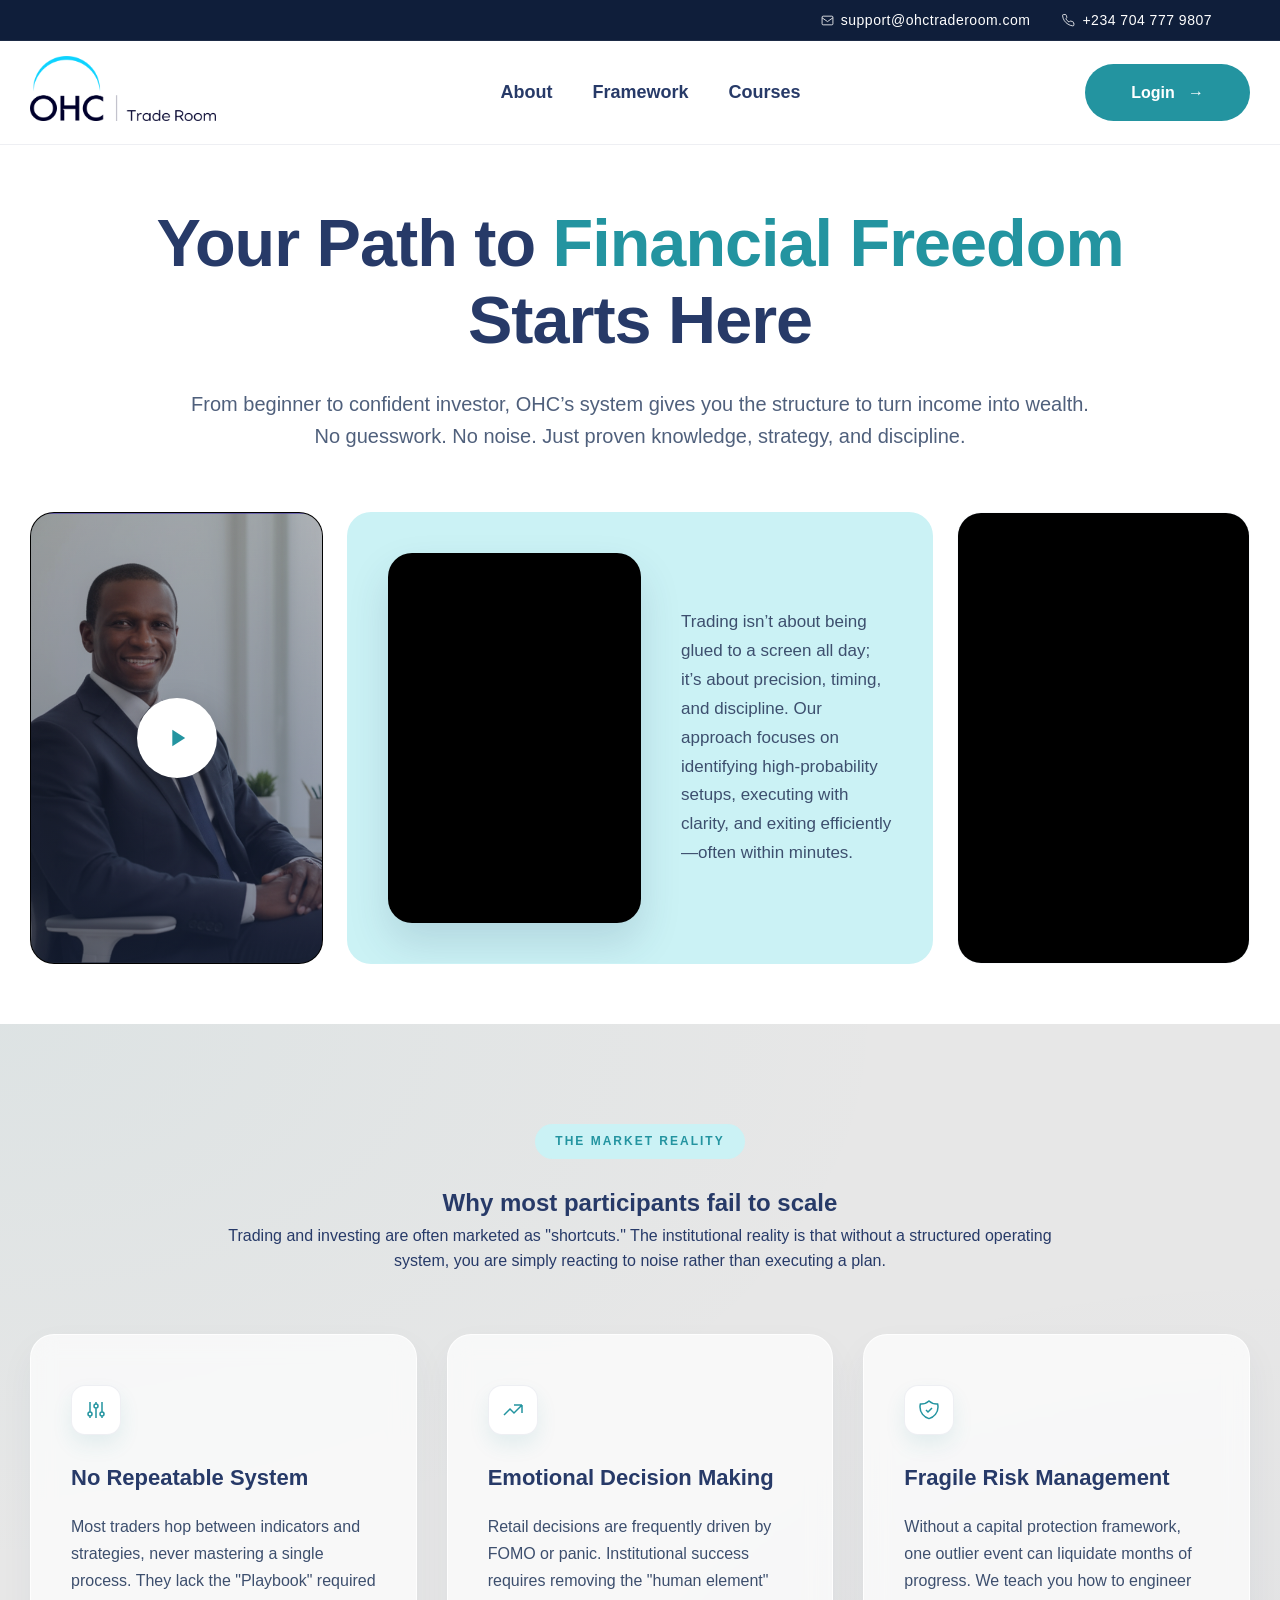
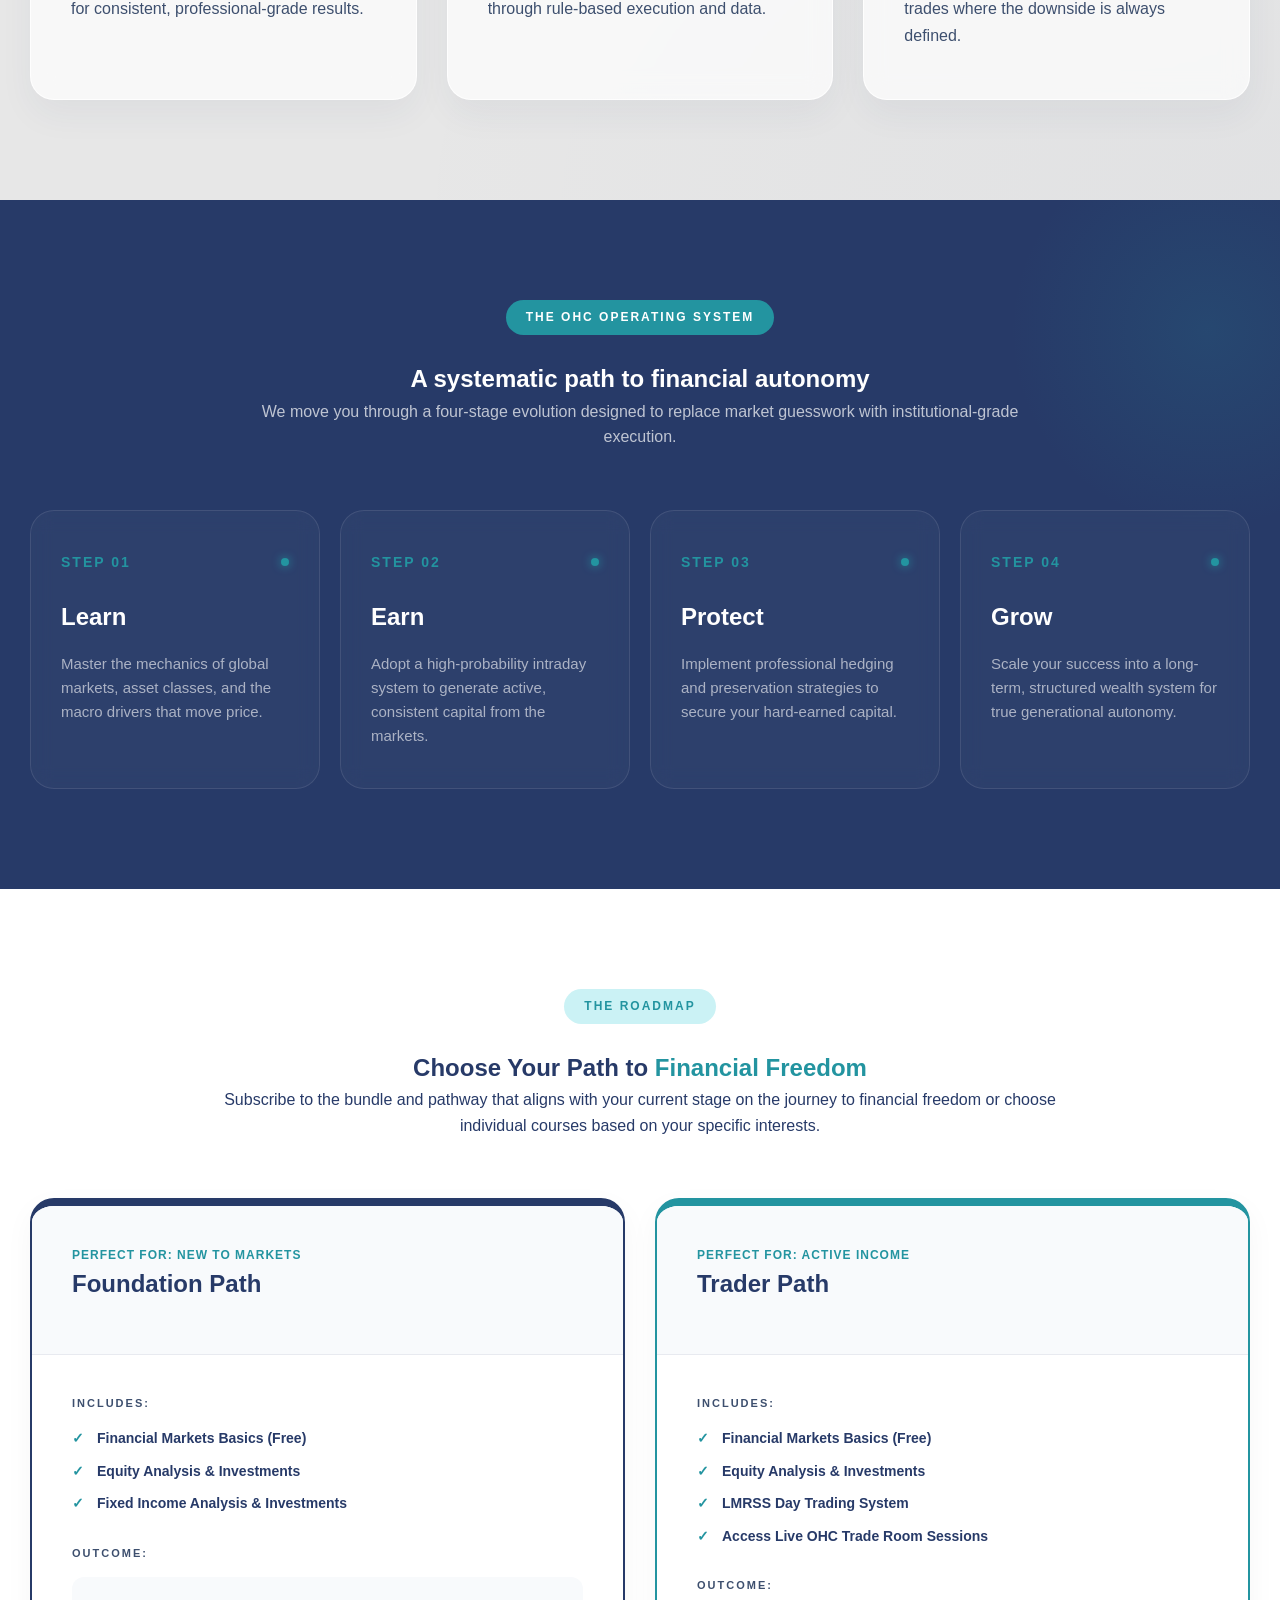
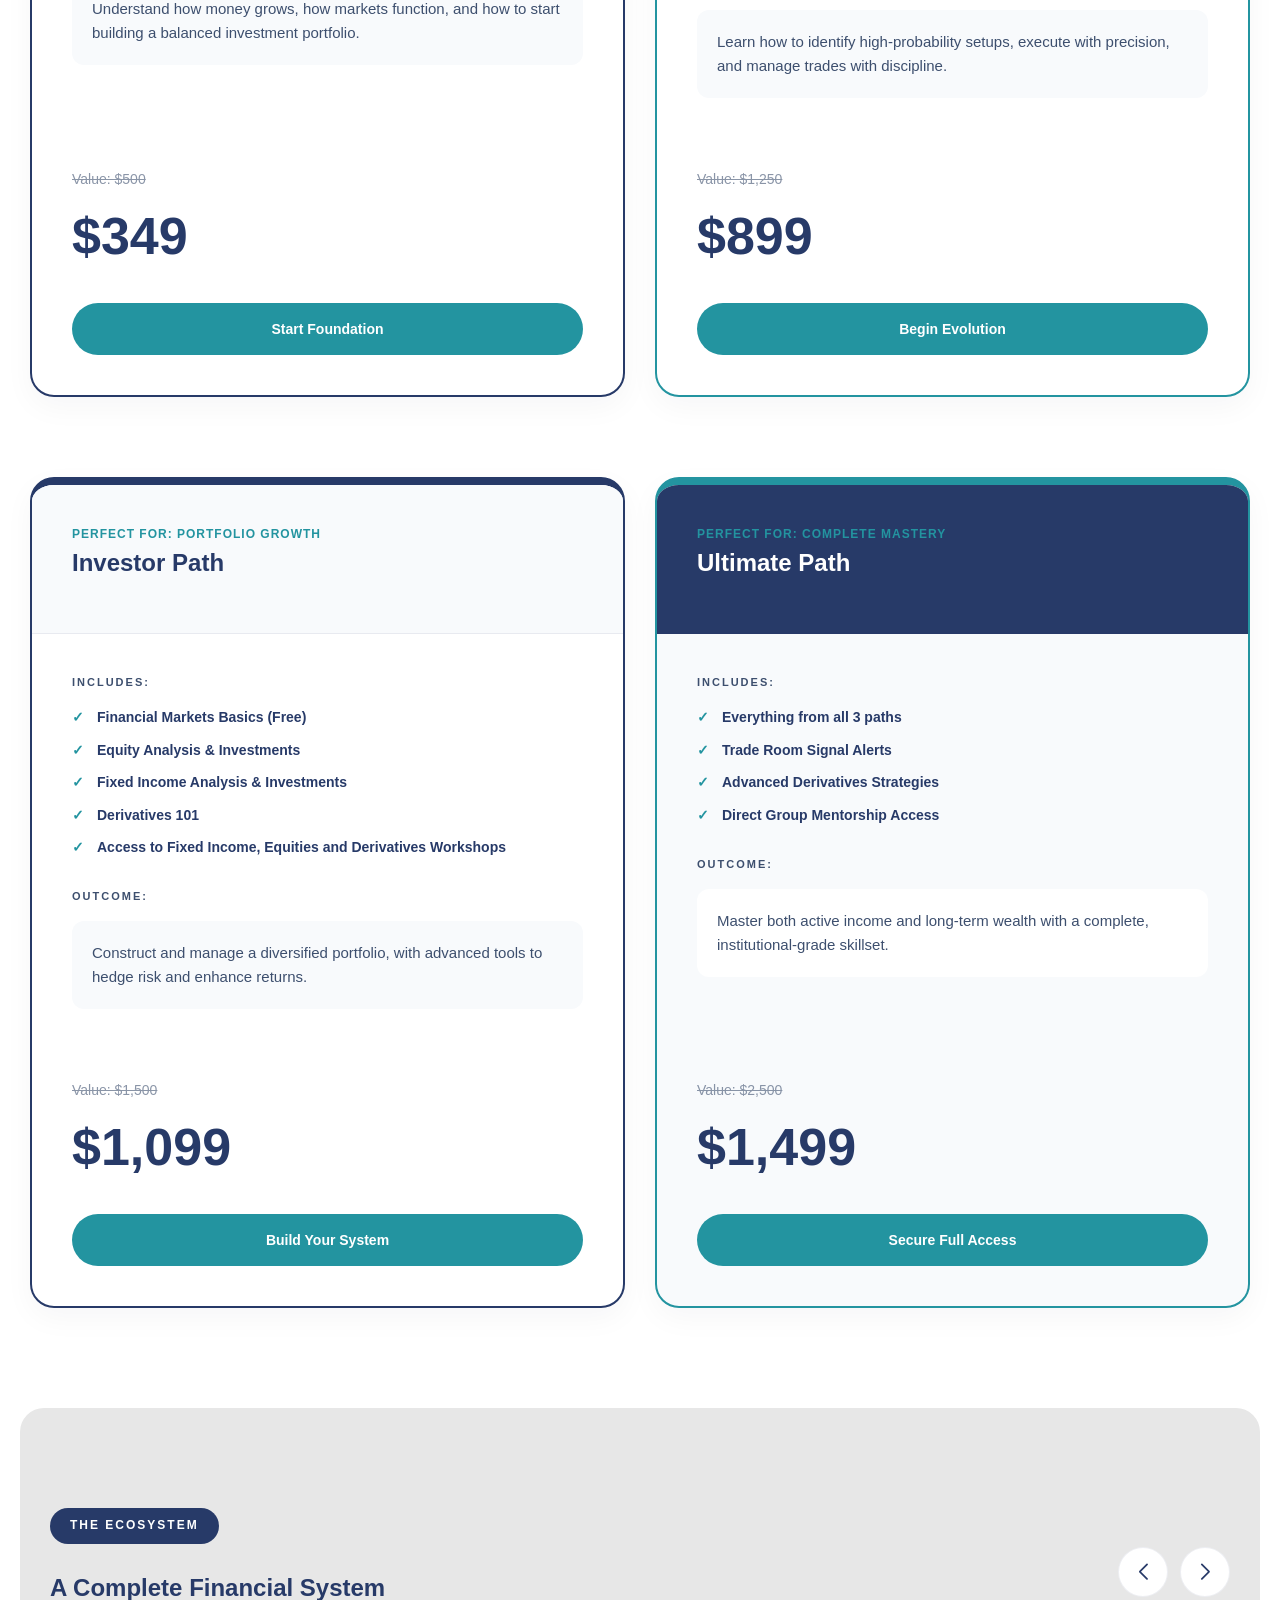
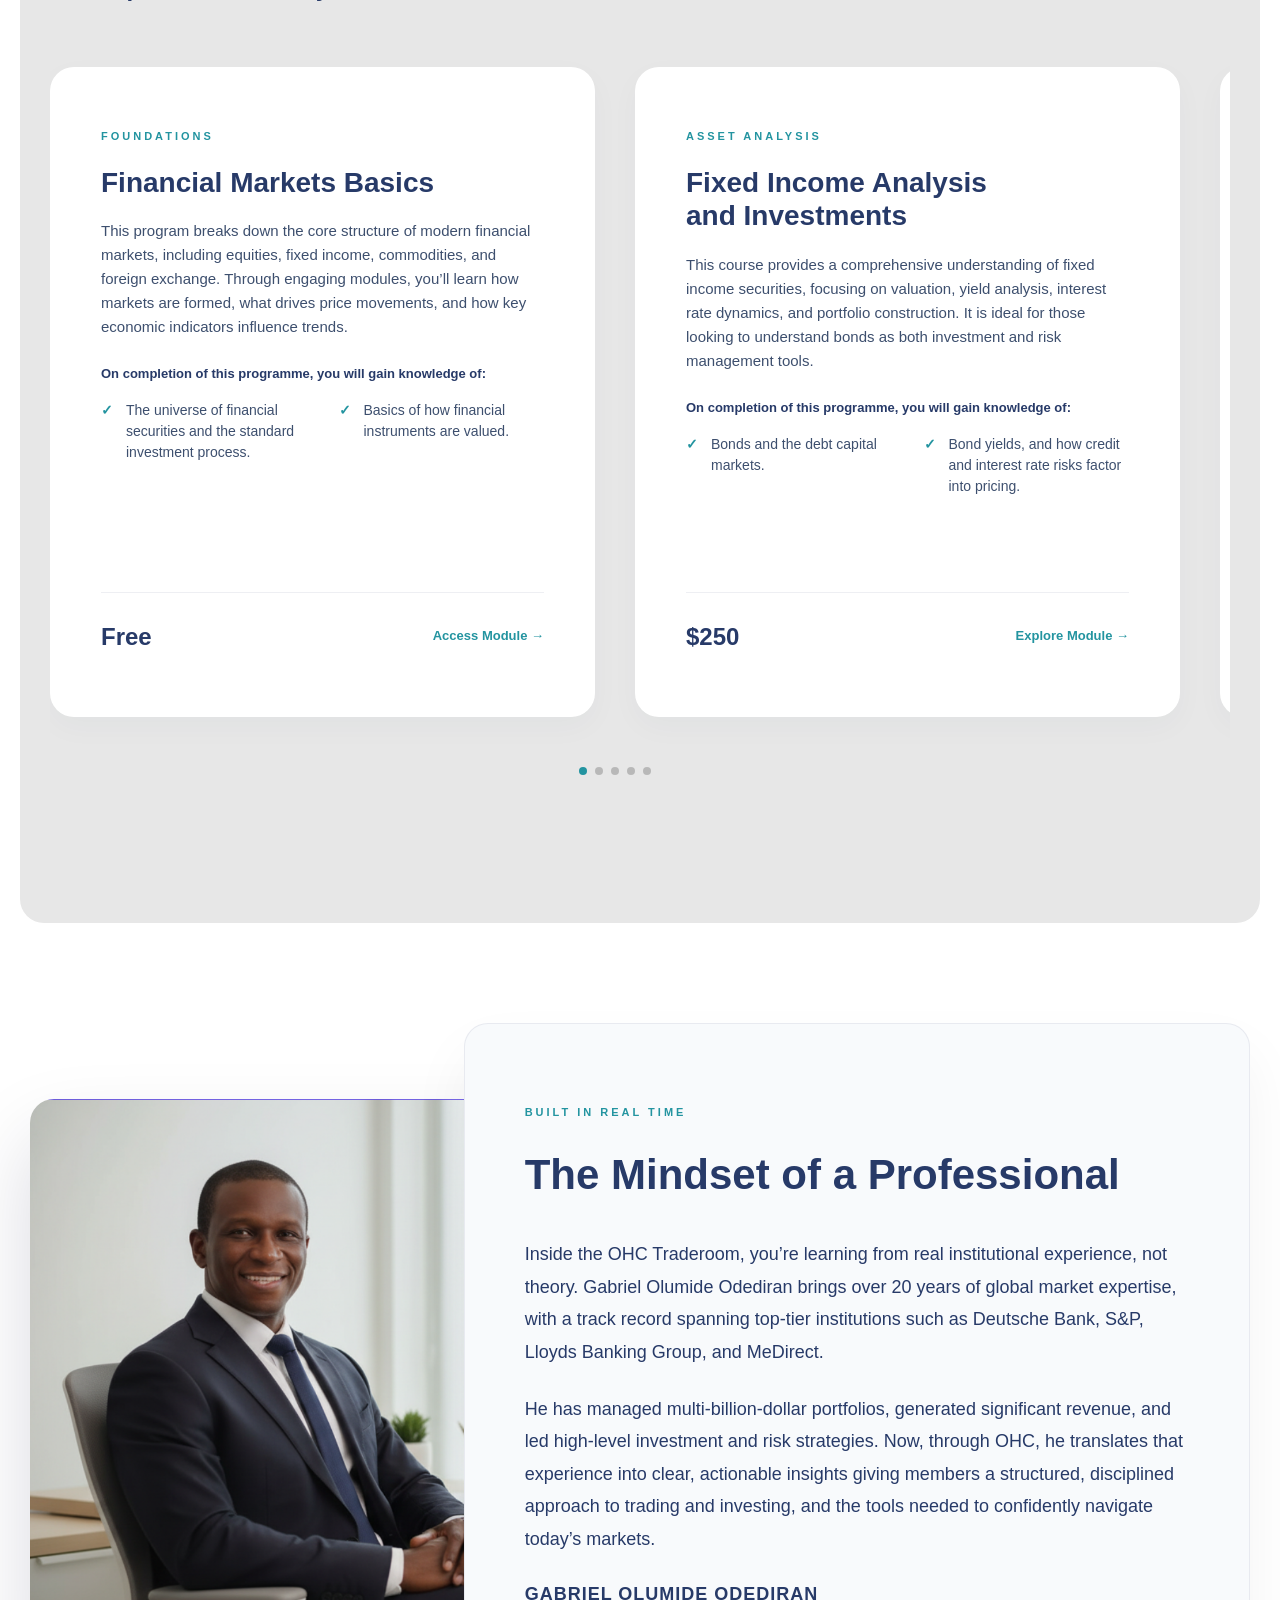
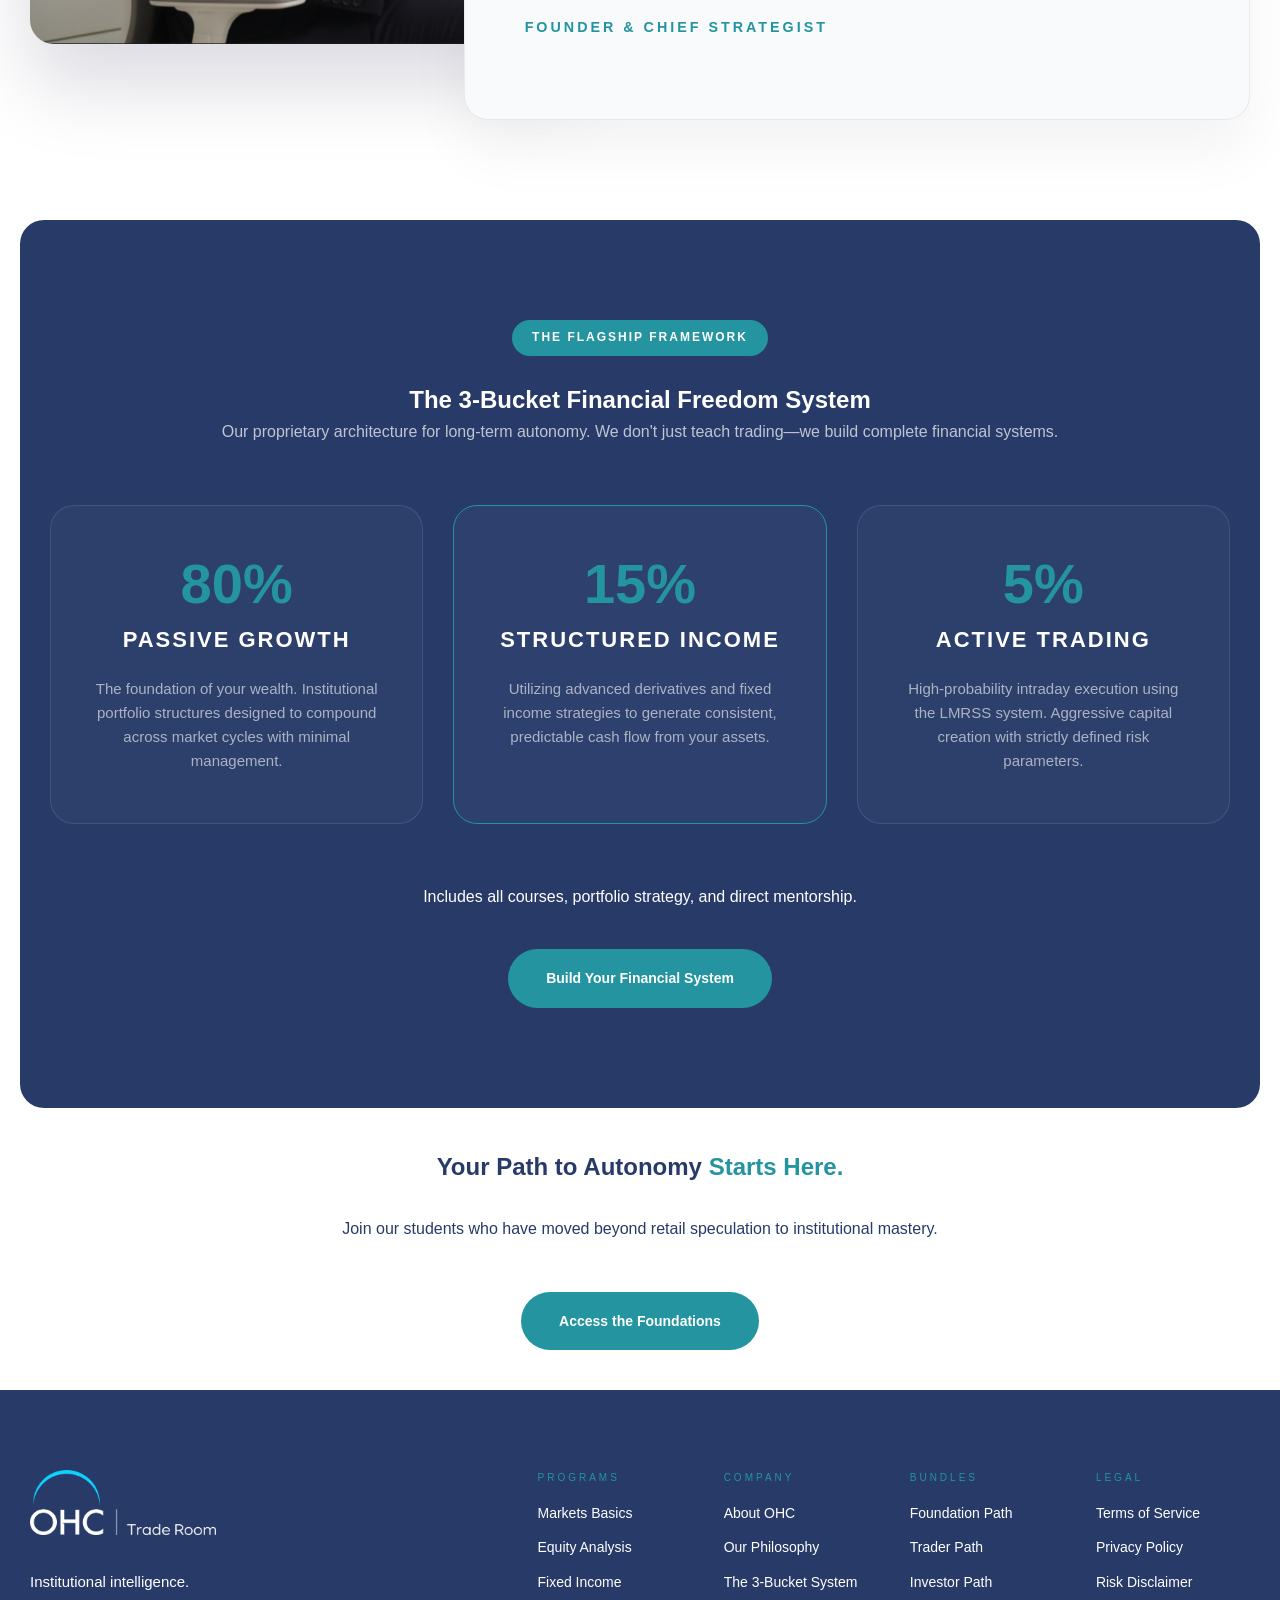
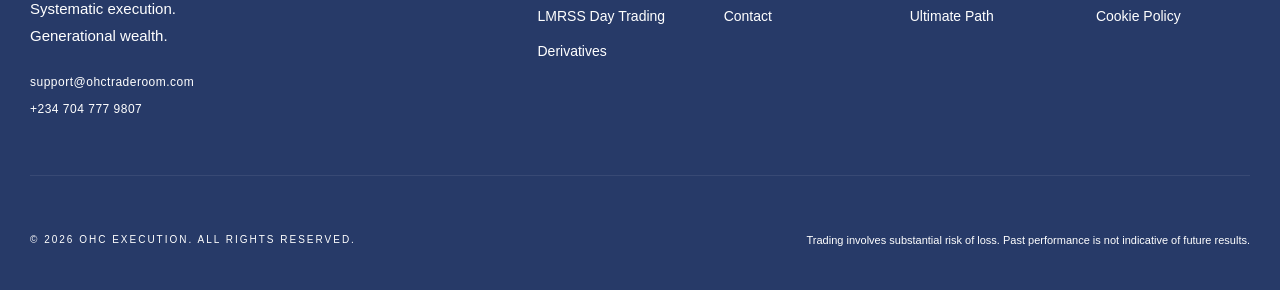
==== commit 03d48058: "Add Terms of Service page with comprehensive legal information and structure" ====
--- a/index.html
+++ b/index.html
@@ -51,10 +51,37 @@
     <!-- HEADER -->
     <nav class="nav">
       <div class="container nav__inner">
-        <a href="#" class="nav__logo"
+        <a href="index.html" class="nav__logo"
           ><img src="images/logo-dark.png" alt="OHC Logo"
         /></a>
         <ul class="nav__links" id="navLinks">
+          <li class="mobile-nav-header">
+            <a href="#" class="mobile-nav-logo">
+              <img
+                src="images/logo-dark.png"
+                alt="OHC Logo"
+                style="
+                  height: 40px;
+                  width: auto;
+                  display: block;
+                  margin: 0 auto 18px;
+                "
+              />
+            </a>
+            <a
+              href="https://courses.ohctraderoom.com/login"
+              target="_blank"
+              class="btn btn--teal nav__login mobile-nav-login"
+              style="
+                width: 100%;
+                margin-bottom: 18px;
+                display: block;
+                text-align: center;
+                color: white;
+              "
+              >Login &nbsp; →</a
+            >
+          </li>
           <li><a href="about.html">About</a></li>
           <li><a href="index.html#solution">Framework</a></li>
           <li><a href="index.html#ecosystem">Courses</a></li>
@@ -1067,9 +1094,10 @@
             </div>
             <div class="footer__col">
               <div class="footer__col-ttl">Legal</div>
-              <a href="#">Terms of Service</a>
-              <a href="#">Privacy Policy</a>
-              <a href="#">Risk Disclaimer</a>
+              <a href="terms.html">Terms of Service</a>
+              <a href="privacy.html">Privacy Policy</a>
+              <a href="risk-disclaimer.html">Risk Disclaimer</a>
+              <a href="cookie-policy.html">Cookie Policy</a>
             </div>
           </div>
         </div>
--- a/css/style.css
+++ b/css/style.css
@@ -1,3 +1,10 @@
+@media (min-width: 769px) {
+  .mobile-nav-header,
+  .mobile-nav-logo,
+  .mobile-nav-login {
+    display: none !important;
+  }
+}
 /* ═══════════════════════════════════════════════════════════
    OHC TRADE ROOM — Institutional Design System (Light)
 ═══════════════════════════════════════════════════════════ */
@@ -278,10 +285,12 @@
 .btn--teal {
   background: var(--teal);
   color: var(--white);
+  border: 2px solid transparent;
+  transition: all 0.5s ease;
 }
 
 .btn--teal:hover {
-  background: transparent;
+  background: white;
   color: var(--teal);
   border: 2px solid var(--teal);
   transform: translateY(-4px);
@@ -1415,6 +1424,36 @@
     list-style: none;
   }
 
+  .mobile-nav-header {
+    border-bottom: 1px solid var(--border);
+    margin-bottom: 10px;
+    padding-bottom: 10px;
+    text-align: center;
+  }
+  .mobile-nav-logo img {
+    height: 40px;
+    width: auto;
+    margin: 0 auto 18px auto;
+    display: block;
+  }
+  .mobile-nav-login {
+    display: block !important;
+    width: 100%;
+    margin-bottom: 18px;
+    text-align: center;
+    font-size: 16px;
+    padding: 12px 0;
+    border-radius: 100px;
+    font-weight: 700;
+  }
+  @media (min-width: 769px) {
+    .mobile-nav-header,
+    .mobile-nav-logo,
+    .mobile-nav-login {
+      display: none !important;
+    }
+  }
+
   .nav__links.active {
     right: 0;
   }
@@ -1435,6 +1474,9 @@
   .nav__login {
     display: none !important;
   }
+  .mobile-nav-login {
+    display: block !important;
+  }
   /* User avatar stays visible on mobile */
   .nav__user-menu {
     margin-right: 8px;
